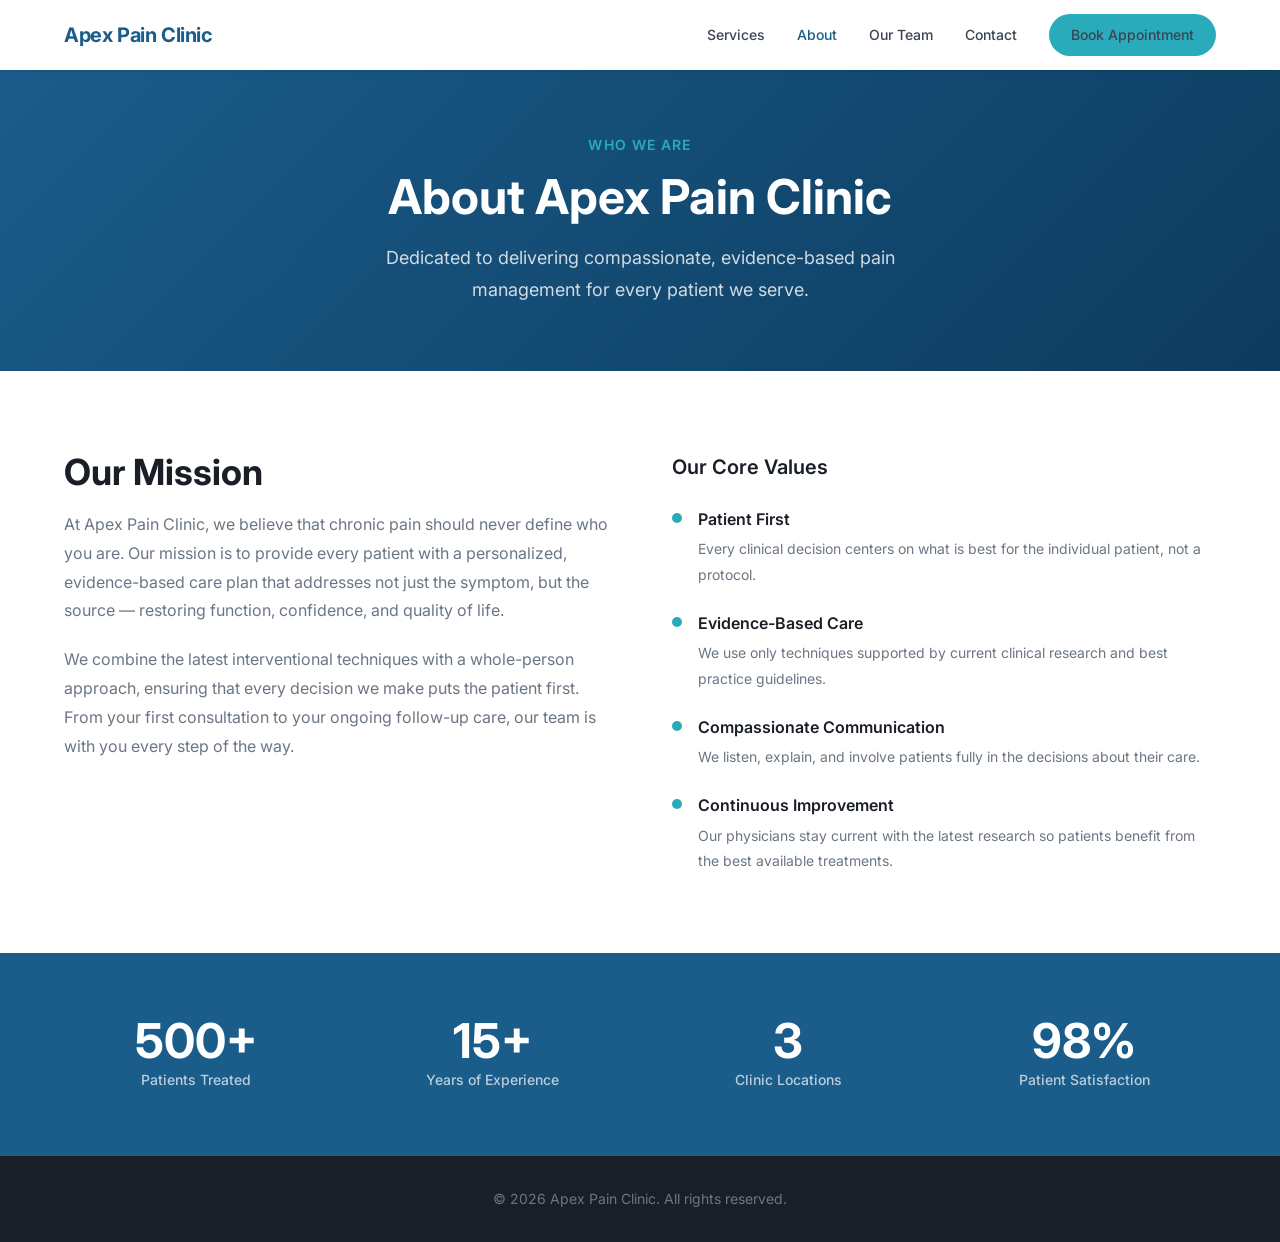
==== about.html @ 62c6f2ca "Session 3: Add about/team teasers on homepage, create about.html and team.html" ====
<!DOCTYPE html>
<html lang="en">
<head>
  <meta charset="UTF-8" />
  <meta name="viewport" content="width=device-width, initial-scale=1.0" />
  <meta name="description" content="About Apex Pain Clinic – Our mission, values, and commitment to patient-centered care." />
  <title>About Us – Apex Pain Clinic</title>
  <link rel="stylesheet" href="css/tokens.css" />
  <link rel="stylesheet" href="css/style.css" />
</head>
<body>

  <a class="skip-link" href="#main">Skip to main content</a>

  <header class="site-header" role="banner">
    <nav class="nav container" aria-label="Primary navigation">
      <a class="nav__logo" href="index.html">Apex Pain Clinic</a>
      <button class="nav__toggle" aria-label="Open navigation menu" aria-expanded="false" aria-controls="nav-menu">
        <span class="hamburger"></span>
        <span class="hamburger"></span>
        <span class="hamburger"></span>
      </button>
      <ul class="nav__links" id="nav-menu" role="list">
        <li><a href="index.html#services">Services</a></li>
        <li><a href="about.html" aria-current="page">About</a></li>
        <li><a href="team.html">Our Team</a></li>
        <li><a href="index.html#contact">Contact</a></li>
        <li><a class="btn btn--nav" href="index.html#contact">Book Appointment</a></li>
      </ul>
    </nav>
  </header>

  <main id="main">

    <!-- PAGE BANNER -->
    <section class="page-banner" aria-labelledby="about-banner-heading">
      <div class="container">
        <p class="section__eyebrow">Who We Are</p>
        <h1 id="about-banner-heading" class="page-banner__heading">About Apex Pain Clinic</h1>
        <p class="page-banner__sub">Dedicated to delivering compassionate, evidence-based pain management for every patient we serve.</p>
      </div>
    </section>

    <!-- MISSION -->
    <section class="section" aria-labelledby="mission-heading">
      <div class="container about-mission">
        <div class="about-mission__text">
          <h2 id="mission-heading" class="section__heading" style="text-align:left;">Our Mission</h2>
          <p>At Apex Pain Clinic, we believe that chronic pain should never define who you are. Our mission is to provide every patient with a personalized, evidence-based care plan that addresses not just the symptom, but the source — restoring function, confidence, and quality of life.</p>
          <p>We combine the latest interventional techniques with a whole-person approach, ensuring that every decision we make puts the patient first. From your first consultation to your ongoing follow-up care, our team is with you every step of the way.</p>
        </div>
        <div class="about-mission__values">
          <h3 class="about-values__heading">Our Core Values</h3>
          <ul class="values-list" role="list">
            <li class="values-list__item">
              <span class="values-list__dot" aria-hidden="true"></span>
              <div>
                <strong>Patient First</strong>
                <p>Every clinical decision centers on what is best for the individual patient, not a protocol.</p>
              </div>
            </li>
            <li class="values-list__item">
              <span class="values-list__dot" aria-hidden="true"></span>
              <div>
                <strong>Evidence-Based Care</strong>
                <p>We use only techniques supported by current clinical research and best practice guidelines.</p>
              </div>
            </li>
            <li class="values-list__item">
              <span class="values-list__dot" aria-hidden="true"></span>
              <div>
                <strong>Compassionate Communication</strong>
                <p>We listen, explain, and involve patients fully in the decisions about their care.</p>
              </div>
            </li>
            <li class="values-list__item">
              <span class="values-list__dot" aria-hidden="true"></span>
              <div>
                <strong>Continuous Improvement</strong>
                <p>Our physicians stay current with the latest research so patients benefit from the best available treatments.</p>
              </div>
            </li>
          </ul>
        </div>
      </div>
    </section>

    <!-- STATS ROW -->
    <section class="stats-band" aria-label="Clinic statistics">
      <div class="container stats-band__grid">
        <div class="stat stat--large">
          <span class="stat__number">500+</span>
          <span class="stat__label">Patients Treated</span>
        </div>
        <div class="stat stat--large">
          <span class="stat__number">15+</span>
          <span class="stat__label">Years of Experience</span>
        </div>
        <div class="stat stat--large">
          <span class="stat__number">3</span>
          <span class="stat__label">Clinic Locations</span>
        </div>
        <div class="stat stat--large">
          <span class="stat__number">98%</span>
          <span class="stat__label">Patient Satisfaction</span>
        </div>
      </div>
    </section>

  </main>

  <footer class="site-footer">
    <div class="container">
      <p>&copy; 2026 Apex Pain Clinic. All rights reserved.</p>
    </div>
  </footer>

  <script src="js/main.js"></script>
</body>
</html>
---- css/tokens.css ----
/* =============================================
   DESIGN TOKENS – Apex Pain Clinic v2
   ============================================= */

:root {

  /* --- Brand Colors --- */
  --color-primary:       #1A5C8A;   /* deep medical blue */
  --color-primary-dark:  #134770;   /* hover / active */
  --color-primary-light: #E8F2FA;   /* tinted backgrounds */
  --color-accent:        #2AABBB;   /* teal accent */
  --color-accent-dark:   #1E8A99;

  /* --- Neutrals --- */
  --color-white:   #FFFFFF;
  --color-gray-50: #F8FAFB;
  --color-gray-100:#EEF1F4;
  --color-gray-200:#D8DDE3;
  --color-gray-500:#6B7684;
  --color-gray-700:#3A4452;
  --color-gray-900:#1A1F27;

  /* --- Semantic --- */
  --color-text:        var(--color-gray-900);
  --color-text-muted:  var(--color-gray-500);
  --color-bg:          var(--color-white);
  --color-surface:     var(--color-gray-50);
  --color-border:      var(--color-gray-200);

  /* --- Typography --- */
  --font-sans:    'Inter', system-ui, -apple-system, sans-serif;
  --font-heading: 'Inter', system-ui, -apple-system, sans-serif;

  --text-xs:   0.75rem;   /* 12px */
  --text-sm:   0.875rem;  /* 14px */
  --text-base: 1rem;      /* 16px */
  --text-lg:   1.125rem;  /* 18px */
  --text-xl:   1.25rem;   /* 20px */
  --text-2xl:  1.5rem;    /* 24px */
  --text-3xl:  1.875rem;  /* 30px */
  --text-4xl:  2.25rem;   /* 36px */
  --text-5xl:  3rem;      /* 48px */

  --font-weight-normal:   400;
  --font-weight-medium:   500;
  --font-weight-semibold: 600;
  --font-weight-bold:     700;

  --line-height-tight:  1.2;
  --line-height-normal: 1.6;
  --line-height-loose:  1.8;

  /* --- Spacing --- */
  --space-1:  0.25rem;  /* 4px  */
  --space-2:  0.5rem;   /* 8px  */
  --space-3:  0.75rem;  /* 12px */
  --space-4:  1rem;     /* 16px */
  --space-5:  1.25rem;  /* 20px */
  --space-6:  1.5rem;   /* 24px */
  --space-8:  2rem;     /* 32px */
  --space-10: 2.5rem;   /* 40px */
  --space-12: 3rem;     /* 48px */
  --space-16: 4rem;     /* 64px */
  --space-20: 5rem;     /* 80px */
  --space-24: 6rem;     /* 96px */

  /* --- Layout --- */
  --container-max: 1200px;
  --container-pad: var(--space-6);

  /* --- Radius --- */
  --radius-sm:   4px;
  --radius-md:   8px;
  --radius-lg:   12px;
  --radius-full: 9999px;

  /* --- Shadows --- */
  --shadow-sm: 0 1px 3px rgba(0,0,0,0.08), 0 1px 2px rgba(0,0,0,0.04);
  --shadow-md: 0 4px 12px rgba(0,0,0,0.10), 0 2px 4px rgba(0,0,0,0.06);
  --shadow-lg: 0 10px 30px rgba(0,0,0,0.12), 0 4px 8px rgba(0,0,0,0.06);

  /* --- Transitions --- */
  --transition-fast:   150ms ease;
  --transition-normal: 250ms ease;
  --transition-slow:   400ms ease;

  /* --- Z-index --- */
  --z-nav:     100;
  --z-overlay: 200;
  --z-modal:   300;
}
---- css/style.css ----
/* =============================================
   GLOBAL STYLES – Apex Pain Clinic v2
   ============================================= */

@import url('https://fonts.googleapis.com/css2?family=Inter:wght@400;500;600;700&display=swap');

/* --- Reset --- */
*, *::before, *::after { box-sizing: border-box; margin: 0; padding: 0; }
img, video { max-width: 100%; display: block; }
a { color: inherit; text-decoration: none; }
ul { list-style: none; }

/* --- Base --- */
html { scroll-behavior: smooth; }
body {
  font-family: var(--font-sans);
  font-size: var(--text-base);
  color: var(--color-text);
  background: var(--color-bg);
  line-height: var(--line-height-normal);
  -webkit-font-smoothing: antialiased;
}

/* --- Skip Link --- */
.skip-link {
  position: absolute;
  top: -100%;
  left: var(--space-4);
  background: var(--color-primary);
  color: var(--color-white);
  padding: var(--space-2) var(--space-4);
  border-radius: var(--radius-md);
  font-weight: var(--font-weight-semibold);
  z-index: var(--z-modal);
  transition: top var(--transition-fast);
}
.skip-link:focus { top: var(--space-4); }

/* --- Screen reader only --- */
.sr-only {
  position: absolute;
  width: 1px; height: 1px;
  padding: 0; margin: -1px;
  overflow: hidden;
  clip: rect(0,0,0,0);
  white-space: nowrap;
  border: 0;
}

/* --- Container --- */
.container {
  max-width: var(--container-max);
  margin-inline: auto;
  padding-inline: var(--container-pad);
}

/* =============================================
   BUTTONS
   ============================================= */
.btn {
  display: inline-flex;
  align-items: center;
  gap: var(--space-2);
  padding: var(--space-3) var(--space-6);
  border-radius: var(--radius-full);
  font-family: var(--font-sans);
  font-size: var(--text-sm);
  font-weight: var(--font-weight-semibold);
  cursor: pointer;
  border: 2px solid transparent;
  transition: background var(--transition-fast), color var(--transition-fast), border-color var(--transition-fast), transform var(--transition-fast), box-shadow var(--transition-fast);
  white-space: nowrap;
}
.btn:focus-visible { outline: 3px solid var(--color-accent); outline-offset: 3px; }
.btn--primary { background: var(--color-primary); color: var(--color-white); }
.btn--primary:hover { background: var(--color-primary-dark); transform: translateY(-1px); box-shadow: var(--shadow-md); }
.btn--ghost { background: transparent; color: var(--color-white); border-color: rgba(255,255,255,0.6); }
.btn--ghost:hover { background: rgba(255,255,255,0.12); border-color: var(--color-white); }
.btn--nav { background: var(--color-accent); color: var(--color-white); padding: var(--space-2) var(--space-5); }
.btn--nav:hover { background: var(--color-accent-dark); }

/* =============================================
   HEADER / NAV
   ============================================= */
.site-header {
  position: sticky;
  top: 0;
  z-index: var(--z-nav);
  background: var(--color-white);
  box-shadow: var(--shadow-sm);
}
.nav {
  display: flex;
  align-items: center;
  justify-content: space-between;
  height: 70px;
  gap: var(--space-8);
}
.nav__logo {
  font-size: var(--text-xl);
  font-weight: var(--font-weight-bold);
  color: var(--color-primary);
  letter-spacing: -0.02em;
  flex-shrink: 0;
}
.nav__links { display: flex; align-items: center; gap: var(--space-8); }
.nav__links a { font-size: var(--text-sm); font-weight: var(--font-weight-medium); color: var(--color-gray-700); transition: color var(--transition-fast); }
.nav__links a:hover, .nav__links a[aria-current="page"] { color: var(--color-primary); }
.nav__toggle { display: none; flex-direction: column; gap: 5px; background: none; border: none; cursor: pointer; padding: var(--space-2); border-radius: var(--radius-sm); }
.nav__toggle:focus-visible { outline: 3px solid var(--color-primary); }
.hamburger { display: block; width: 24px; height: 2px; background: var(--color-gray-700); border-radius: 2px; transition: transform var(--transition-normal), opacity var(--transition-normal); }

/* =============================================
   HERO
   ============================================= */
.hero {
  position: relative;
  min-height: 92vh;
  display: flex;
  align-items: center;
  background: linear-gradient(135deg, var(--color-primary) 0%, #0d3b5e 60%, #1a2a3d 100%);
  overflow: hidden;
}
.hero__overlay {
  position: absolute; inset: 0;
  background: url('https://images.unsplash.com/photo-1579684385127-1ef15d508118?w=1600&auto=format&fit=crop&q=60') center/cover no-repeat;
  opacity: 0.08; pointer-events: none;
}
.hero__content { position: relative; z-index: 1; max-width: 680px; padding-block: var(--space-20); }
.hero__eyebrow { font-size: var(--text-sm); font-weight: var(--font-weight-semibold); color: var(--color-accent); letter-spacing: 0.08em; text-transform: uppercase; margin-bottom: var(--space-4); }
.hero__heading { font-size: clamp(var(--text-3xl), 5vw, var(--text-5xl)); font-weight: var(--font-weight-bold); color: var(--color-white); line-height: var(--line-height-tight); margin-bottom: var(--space-6); }
.hero__subtext { font-size: var(--text-lg); color: rgba(255,255,255,0.80); line-height: var(--line-height-loose); margin-bottom: var(--space-10); max-width: 540px; }
.hero__actions { display: flex; gap: var(--space-4); flex-wrap: wrap; }

/* =============================================
   PAGE BANNER (inner pages)
   ============================================= */
.page-banner {
  background: linear-gradient(135deg, var(--color-primary) 0%, #0d3b5e 100%);
  padding-block: var(--space-16);
  text-align: center;
}
.page-banner .section__eyebrow { margin-bottom: var(--space-3); }
.page-banner__heading {
  font-size: clamp(var(--text-3xl), 4vw, var(--text-5xl));
  font-weight: var(--font-weight-bold);
  color: var(--color-white);
  line-height: var(--line-height-tight);
  margin-bottom: var(--space-4);
}
.page-banner__sub {
  font-size: var(--text-lg);
  color: rgba(255,255,255,0.80);
  max-width: 560px;
  margin-inline: auto;
  line-height: var(--line-height-loose);
}

/* =============================================
   TRUST BAR
   ============================================= */
.trust-bar { background: var(--color-primary); padding-block: var(--space-5); }
.trust-bar__list { display: flex; align-items: center; justify-content: center; flex-wrap: wrap; gap: var(--space-8); }
.trust-bar__item { display: flex; align-items: center; gap: var(--space-3); color: var(--color-white); font-size: var(--text-sm); font-weight: var(--font-weight-medium); }
.trust-bar__icon { width: 20px; height: 20px; color: var(--color-accent); flex-shrink: 0; }

/* =============================================
   SECTION SHARED
   ============================================= */
.section { padding-block: var(--space-20); }
.section__header { text-align: center; max-width: 640px; margin-inline: auto; margin-bottom: var(--space-12); }
.section__eyebrow { font-size: var(--text-sm); font-weight: var(--font-weight-semibold); color: var(--color-accent); letter-spacing: 0.08em; text-transform: uppercase; margin-bottom: var(--space-3); }
.section__heading { font-size: clamp(var(--text-2xl), 3.5vw, var(--text-4xl)); font-weight: var(--font-weight-bold); color: var(--color-gray-900); line-height: var(--line-height-tight); margin-bottom: var(--space-4); }
.section__subtext { font-size: var(--text-lg); color: var(--color-text-muted); line-height: var(--line-height-loose); }

/* =============================================
   SERVICES
   ============================================= */
.services { background: var(--color-surface); }
.services__grid { display: grid; grid-template-columns: repeat(3, 1fr); gap: var(--space-6); }
.service-card { background: var(--color-white); border: 1px solid var(--color-border); border-radius: var(--radius-lg); padding: var(--space-8); transition: transform var(--transition-normal), box-shadow var(--transition-normal); }
.service-card:hover { transform: translateY(-4px); box-shadow: var(--shadow-lg); }
.service-card__icon { width: 48px; height: 48px; background: var(--color-primary-light); border-radius: var(--radius-md); display: flex; align-items: center; justify-content: center; margin-bottom: var(--space-5); color: var(--color-primary); }
.service-card__icon svg { width: 24px; height: 24px; }
.service-card__title { font-size: var(--text-lg); font-weight: var(--font-weight-semibold); color: var(--color-gray-900); margin-bottom: var(--space-3); line-height: var(--line-height-tight); }
.service-card__desc { font-size: var(--text-sm); color: var(--color-text-muted); line-height: var(--line-height-loose); }

/* =============================================
   TEASER SECTIONS (homepage)
   ============================================= */
.teaser { background: var(--color-white); }
.teaser--alt { background: var(--color-surface); }
.teaser__inner {
  display: grid;
  grid-template-columns: 1fr 1fr;
  gap: var(--space-16);
  align-items: center;
}
.teaser__text .section__eyebrow { text-align: left; }
.teaser__text .section__heading { text-align: left; margin-bottom: var(--space-4); }
.teaser__body { font-size: var(--text-base); color: var(--color-text-muted); line-height: var(--line-height-loose); margin-bottom: var(--space-8); }

/* Stats in teaser */
.teaser__stats { display: flex; flex-direction: column; gap: var(--space-6); }
.stat { display: flex; flex-direction: column; }
.stat__number { font-size: var(--text-4xl); font-weight: var(--font-weight-bold); color: var(--color-primary); line-height: 1; }
.stat__label { font-size: var(--text-sm); color: var(--color-text-muted); font-weight: var(--font-weight-medium); margin-top: var(--space-1); }
.stat--large .stat__number { font-size: clamp(var(--text-3xl), 4vw, var(--text-5xl)); }

/* Avatar row in team teaser */
.teaser__avatar-row { display: flex; gap: var(--space-6); justify-content: center; }
.avatar-placeholder {
  width: 120px; height: 120px;
  border-radius: 50%;
  background: var(--color-gray-100);
  border: 3px solid var(--color-border);
}

/* =============================================
   ABOUT PAGE
   ============================================= */
.about-mission {
  display: grid;
  grid-template-columns: 1fr 1fr;
  gap: var(--space-16);
  align-items: start;
}
.about-mission__text p {
  color: var(--color-text-muted);
  line-height: var(--line-height-loose);
  margin-bottom: var(--space-5);
}
.about-values__heading {
  font-size: var(--text-xl);
  font-weight: var(--font-weight-semibold);
  color: var(--color-gray-900);
  margin-bottom: var(--space-6);
}
.values-list { display: flex; flex-direction: column; gap: var(--space-6); }
.values-list__item { display: flex; gap: var(--space-4); align-items: flex-start; }
.values-list__dot {
  width: 10px; height: 10px;
  border-radius: 50%;
  background: var(--color-accent);
  flex-shrink: 0;
  margin-top: 6px;
}
.values-list__item strong { display: block; font-weight: var(--font-weight-semibold); color: var(--color-gray-900); margin-bottom: var(--space-1); }
.values-list__item p { font-size: var(--text-sm); color: var(--color-text-muted); line-height: var(--line-height-loose); margin: 0; }

/* Stats band */
.stats-band { background: var(--color-primary); padding-block: var(--space-16); }
.stats-band__grid { display: grid; grid-template-columns: repeat(4, 1fr); gap: var(--space-8); text-align: center; }
.stats-band .stat__number { color: var(--color-white); }
.stats-band .stat__label { color: rgba(255,255,255,0.70); }

/* =============================================
   TEAM PAGE
   ============================================= */
.team-grid {
  display: grid;
  grid-template-columns: repeat(3, 1fr);
  gap: var(--space-8);
}
.doctor-card {
  background: var(--color-white);
  border: 1px solid var(--color-border);
  border-radius: var(--radius-lg);
  overflow: hidden;
  transition: transform var(--transition-normal), box-shadow var(--transition-normal);
}
.doctor-card:hover { transform: translateY(-4px); box-shadow: var(--shadow-lg); }
.doctor-card__avatar {
  background: var(--color-gray-100);
  height: 180px;
  display: flex;
  align-items: center;
  justify-content: center;
  color: var(--color-gray-200);
}
.doctor-card__avatar svg { width: 80px; height: 80px; stroke: var(--color-gray-200); }
.doctor-card__body { padding: var(--space-6); }
.doctor-card__name { font-size: var(--text-xl); font-weight: var(--font-weight-bold); color: var(--color-gray-900); margin-bottom: var(--space-1); }
.doctor-card__specialty { font-size: var(--text-sm); font-weight: var(--font-weight-semibold); color: var(--color-accent); text-transform: uppercase; letter-spacing: 0.06em; margin-bottom: var(--space-4); }
.doctor-card__bio { font-size: var(--text-sm); color: var(--color-text-muted); line-height: var(--line-height-loose); margin-bottom: var(--space-5); }
.doctor-card__tags { display: flex; flex-wrap: wrap; gap: var(--space-2); }
.doctor-card__tags li { font-size: var(--text-xs); font-weight: var(--font-weight-medium); color: var(--color-primary); background: var(--color-primary-light); padding: var(--space-1) var(--space-3); border-radius: var(--radius-full); }

/* =============================================
   FOOTER
   ============================================= */
.site-footer { background: var(--color-gray-900); color: var(--color-gray-500); text-align: center; padding-block: var(--space-8); font-size: var(--text-sm); }

/* =============================================
   RESPONSIVE
   ============================================= */
@media (max-width: 900px) {
  .services__grid { grid-template-columns: repeat(2, 1fr); }
  .team-grid { grid-template-columns: repeat(2, 1fr); }
  .stats-band__grid { grid-template-columns: repeat(2, 1fr); }
  .about-mission { grid-template-columns: 1fr; gap: var(--space-10); }
  .teaser__inner { grid-template-columns: 1fr; gap: var(--space-10); }
}
@media (max-width: 768px) {
  .nav__toggle { display: flex; }
  .nav__links {
    display: none;
    position: absolute; top: 70px; left: 0; right: 0;
    background: var(--color-white);
    flex-direction: column;
    padding: var(--space-6);
    gap: var(--space-5);
    box-shadow: var(--shadow-md);
    z-index: var(--z-nav);
  }
  .nav__links.is-open { display: flex; }
  .nav { position: relative; }
  .hero__content { padding-block: var(--space-16); }
  .hero__actions { flex-direction: column; }
  .btn { width: 100%; justify-content: center; }
  .trust-bar__list { gap: var(--space-5); }
  .services__grid { grid-template-columns: 1fr; }
  .team-grid { grid-template-columns: 1fr; }
  .stats-band__grid { grid-template-columns: repeat(2, 1fr); }
  .teaser__avatar-row { gap: var(--space-4); }
  .avatar-placeholder { width: 80px; height: 80px; }
}

/* Reduced motion */
@media (prefers-reduced-motion: reduce) {
  *, *::before, *::after { transition-duration: 0.01ms !important; animation-duration: 0.01ms !important; }
  html { scroll-behavior: auto; }
}
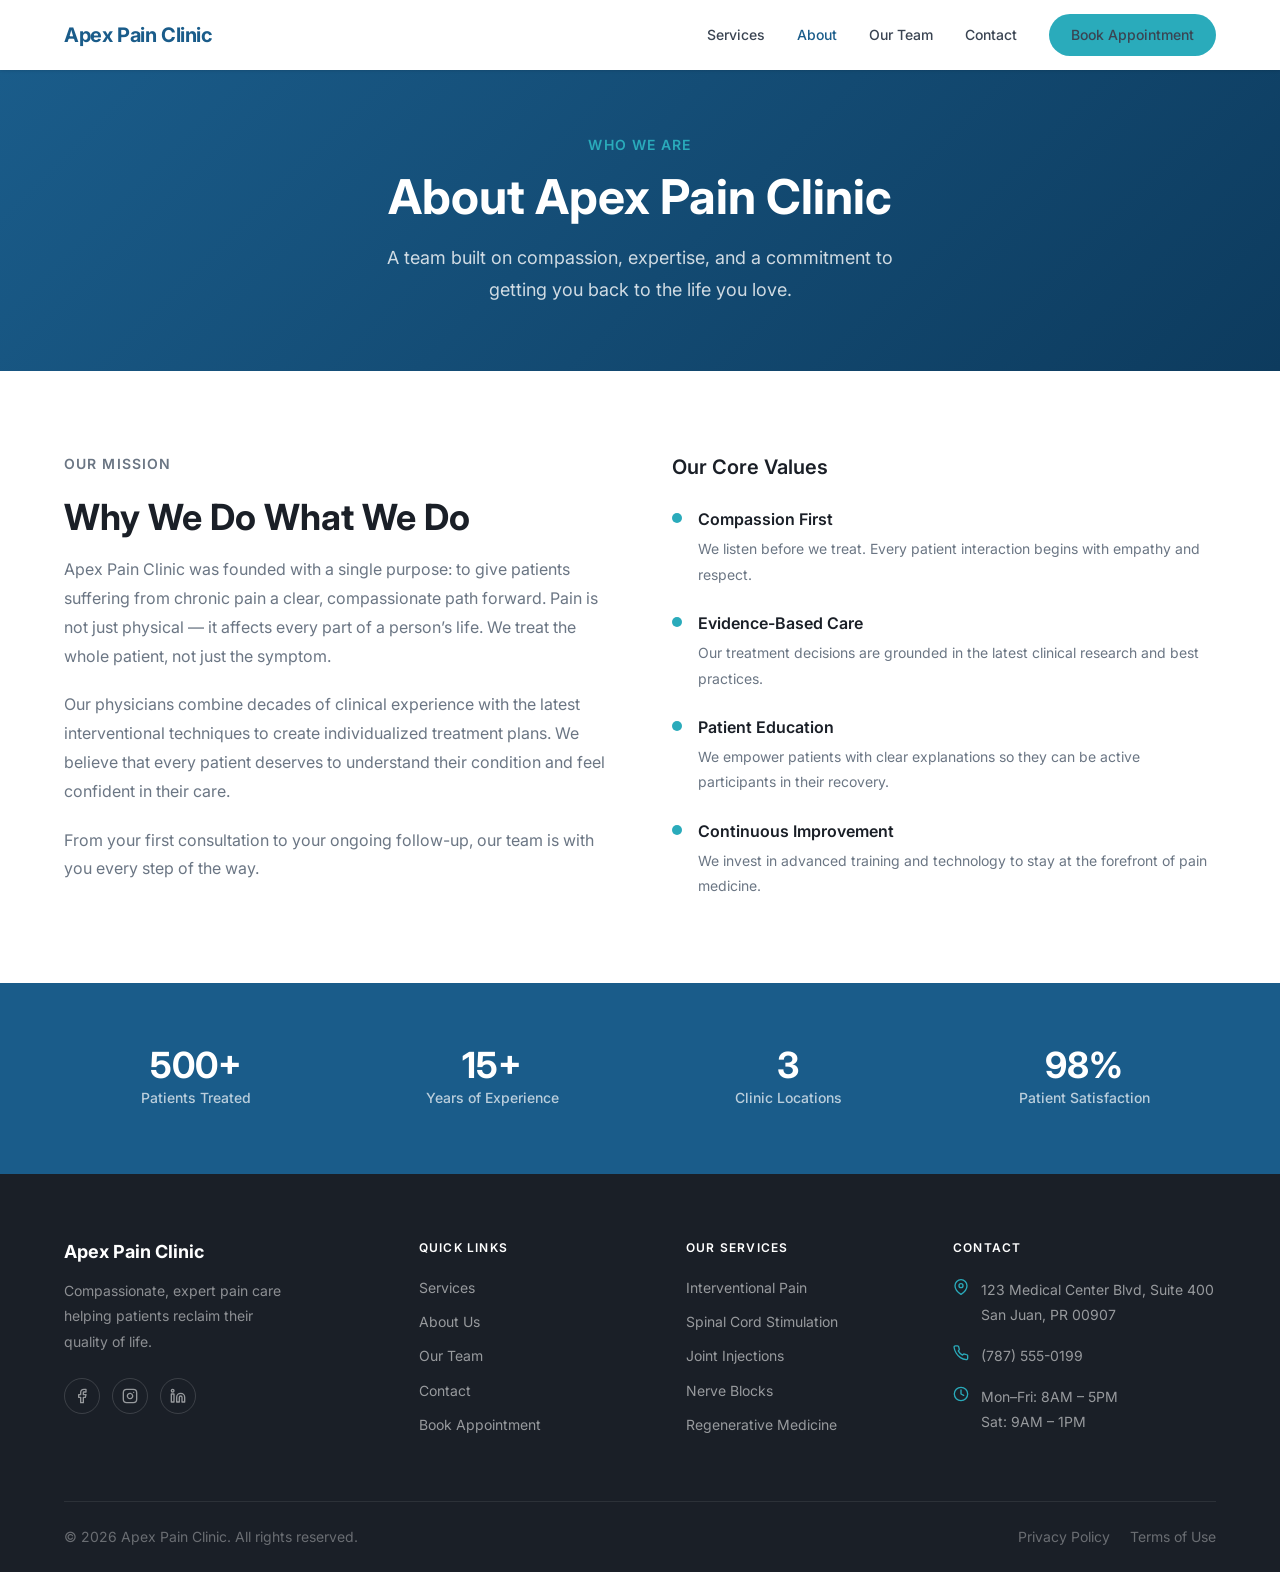
==== commit 5478ea95: "feat: sync full 4-column footer to about.html, team.html, services.html" ====
--- a/about.html
+++ b/about.html
@@ -3,8 +3,8 @@
 <head>
   <meta charset="UTF-8" />
   <meta name="viewport" content="width=device-width, initial-scale=1.0" />
-  <meta name="description" content="About Apex Pain Clinic – Our mission, values, and commitment to patient-centered care." />
-  <title>About Us – Apex Pain Clinic</title>
+  <meta name="description" content="About Apex Pain Clinic – Our mission, values, and story." />
+  <title>About – Apex Pain Clinic</title>
   <link rel="stylesheet" href="css/tokens.css" />
   <link rel="stylesheet" href="css/style.css" />
 </head>
@@ -21,7 +21,7 @@
         <span class="hamburger"></span>
       </button>
       <ul class="nav__links" id="nav-menu" role="list">
-        <li><a href="index.html#services">Services</a></li>
+        <li><a href="services.html">Services</a></li>
         <li><a href="about.html" aria-current="page">About</a></li>
         <li><a href="team.html">Our Team</a></li>
         <li><a href="index.html#contact">Contact</a></li>
@@ -32,89 +32,101 @@
 
   <main id="main">
 
-    <!-- PAGE BANNER -->
     <section class="page-banner" aria-labelledby="about-banner-heading">
       <div class="container">
         <p class="section__eyebrow">Who We Are</p>
         <h1 id="about-banner-heading" class="page-banner__heading">About Apex Pain Clinic</h1>
-        <p class="page-banner__sub">Dedicated to delivering compassionate, evidence-based pain management for every patient we serve.</p>
+        <p class="page-banner__sub">A team built on compassion, expertise, and a commitment to getting you back to the life you love.</p>
       </div>
     </section>
 
-    <!-- MISSION -->
     <section class="section" aria-labelledby="mission-heading">
-      <div class="container about-mission">
-        <div class="about-mission__text">
-          <h2 id="mission-heading" class="section__heading" style="text-align:left;">Our Mission</h2>
-          <p>At Apex Pain Clinic, we believe that chronic pain should never define who you are. Our mission is to provide every patient with a personalized, evidence-based care plan that addresses not just the symptom, but the source — restoring function, confidence, and quality of life.</p>
-          <p>We combine the latest interventional techniques with a whole-person approach, ensuring that every decision we make puts the patient first. From your first consultation to your ongoing follow-up care, our team is with you every step of the way.</p>
-        </div>
-        <div class="about-mission__values">
-          <h3 class="about-values__heading">Our Core Values</h3>
-          <ul class="values-list" role="list">
-            <li class="values-list__item">
-              <span class="values-list__dot" aria-hidden="true"></span>
-              <div>
-                <strong>Patient First</strong>
-                <p>Every clinical decision centers on what is best for the individual patient, not a protocol.</p>
-              </div>
-            </li>
-            <li class="values-list__item">
-              <span class="values-list__dot" aria-hidden="true"></span>
-              <div>
-                <strong>Evidence-Based Care</strong>
-                <p>We use only techniques supported by current clinical research and best practice guidelines.</p>
-              </div>
-            </li>
-            <li class="values-list__item">
-              <span class="values-list__dot" aria-hidden="true"></span>
-              <div>
-                <strong>Compassionate Communication</strong>
-                <p>We listen, explain, and involve patients fully in the decisions about their care.</p>
-              </div>
-            </li>
-            <li class="values-list__item">
-              <span class="values-list__dot" aria-hidden="true"></span>
-              <div>
-                <strong>Continuous Improvement</strong>
-                <p>Our physicians stay current with the latest research so patients benefit from the best available treatments.</p>
-              </div>
-            </li>
-          </ul>
+      <div class="container">
+        <div class="about-mission">
+          <div class="about-mission__text">
+            <p class="section__eyebrow">Our Mission</p>
+            <h2 id="mission-heading" class="section__heading" style="text-align:left;">Why We Do What We Do</h2>
+            <p>Apex Pain Clinic was founded with a single purpose: to give patients suffering from chronic pain a clear, compassionate path forward. Pain is not just physical — it affects every part of a person’s life. We treat the whole patient, not just the symptom.</p>
+            <p>Our physicians combine decades of clinical experience with the latest interventional techniques to create individualized treatment plans. We believe that every patient deserves to understand their condition and feel confident in their care.</p>
+            <p>From your first consultation to your ongoing follow-up, our team is with you every step of the way.</p>
+          </div>
+          <div class="about-values">
+            <h3 class="about-values__heading">Our Core Values</h3>
+            <ul class="values-list" role="list">
+              <li class="values-list__item"><span class="values-list__dot"></span><div><strong>Compassion First</strong><p>We listen before we treat. Every patient interaction begins with empathy and respect.</p></div></li>
+              <li class="values-list__item"><span class="values-list__dot"></span><div><strong>Evidence-Based Care</strong><p>Our treatment decisions are grounded in the latest clinical research and best practices.</p></div></li>
+              <li class="values-list__item"><span class="values-list__dot"></span><div><strong>Patient Education</strong><p>We empower patients with clear explanations so they can be active participants in their recovery.</p></div></li>
+              <li class="values-list__item"><span class="values-list__dot"></span><div><strong>Continuous Improvement</strong><p>We invest in advanced training and technology to stay at the forefront of pain medicine.</p></div></li>
+            </ul>
+          </div>
         </div>
       </div>
     </section>
 
-    <!-- STATS ROW -->
     <section class="stats-band" aria-label="Clinic statistics">
-      <div class="container stats-band__grid">
-        <div class="stat stat--large">
-          <span class="stat__number">500+</span>
-          <span class="stat__label">Patients Treated</span>
-        </div>
-        <div class="stat stat--large">
-          <span class="stat__number">15+</span>
-          <span class="stat__label">Years of Experience</span>
-        </div>
-        <div class="stat stat--large">
-          <span class="stat__number">3</span>
-          <span class="stat__label">Clinic Locations</span>
-        </div>
-        <div class="stat stat--large">
-          <span class="stat__number">98%</span>
-          <span class="stat__label">Patient Satisfaction</span>
+      <div class="container">
+        <div class="stats-band__grid">
+          <div class="stat"><span class="stat__number">500+</span><span class="stat__label">Patients Treated</span></div>
+          <div class="stat"><span class="stat__number">15+</span><span class="stat__label">Years of Experience</span></div>
+          <div class="stat"><span class="stat__number">3</span><span class="stat__label">Clinic Locations</span></div>
+          <div class="stat"><span class="stat__number">98%</span><span class="stat__label">Patient Satisfaction</span></div>
         </div>
       </div>
     </section>
 
   </main>
 
-  <footer class="site-footer">
+  <footer class="site-footer" role="contentinfo">
     <div class="container">
-      <p>&copy; 2026 Apex Pain Clinic. All rights reserved.</p>
+      <div class="footer__main">
+        <div class="footer__brand">
+          <p class="footer__brand-name">Apex Pain Clinic</p>
+          <p class="footer__tagline">Compassionate, expert pain care helping patients reclaim their quality of life.</p>
+          <div class="footer__socials">
+            <a class="footer__social-link" href="#" aria-label="Facebook"><svg xmlns="http://www.w3.org/2000/svg" viewBox="0 0 24 24" fill="none" stroke="currentColor" stroke-width="2" stroke-linecap="round" stroke-linejoin="round" aria-hidden="true"><path d="M18 2h-3a5 5 0 0 0-5 5v3H7v4h3v8h4v-8h3l1-4h-4V7a1 1 0 0 1 1-1h3z"/></svg></a>
+            <a class="footer__social-link" href="#" aria-label="Instagram"><svg xmlns="http://www.w3.org/2000/svg" viewBox="0 0 24 24" fill="none" stroke="currentColor" stroke-width="2" stroke-linecap="round" stroke-linejoin="round" aria-hidden="true"><rect x="2" y="2" width="20" height="20" rx="5" ry="5"/><path d="M16 11.37A4 4 0 1 1 12.63 8 4 4 0 0 1 16 11.37z"/><line x1="17.5" y1="6.5" x2="17.51" y2="6.5"/></svg></a>
+            <a class="footer__social-link" href="#" aria-label="LinkedIn"><svg xmlns="http://www.w3.org/2000/svg" viewBox="0 0 24 24" fill="none" stroke="currentColor" stroke-width="2" stroke-linecap="round" stroke-linejoin="round" aria-hidden="true"><path d="M16 8a6 6 0 0 1 6 6v7h-4v-7a2 2 0 0 0-2-2 2 2 0 0 0-2 2v7h-4v-7a6 6 0 0 1 6-6z"/><rect x="2" y="9" width="4" height="12"/><circle cx="4" cy="4" r="2"/></svg></a>
+          </div>
+        </div>
+        <div class="footer__col">
+          <h3 class="footer__col-heading">Quick Links</h3>
+          <ul class="footer__links" role="list">
+            <li><a href="services.html">Services</a></li>
+            <li><a href="about.html">About Us</a></li>
+            <li><a href="team.html">Our Team</a></li>
+            <li><a href="index.html#contact">Contact</a></li>
+            <li><a href="index.html#contact">Book Appointment</a></li>
+          </ul>
+        </div>
+        <div class="footer__col">
+          <h3 class="footer__col-heading">Our Services</h3>
+          <ul class="footer__links" role="list">
+            <li><a href="services.html">Interventional Pain</a></li>
+            <li><a href="services.html">Spinal Cord Stimulation</a></li>
+            <li><a href="services.html">Joint Injections</a></li>
+            <li><a href="services.html">Nerve Blocks</a></li>
+            <li><a href="services.html">Regenerative Medicine</a></li>
+          </ul>
+        </div>
+        <div class="footer__col">
+          <h3 class="footer__col-heading">Contact</h3>
+          <ul class="footer__contact-list" role="list">
+            <li class="footer__contact-item"><svg class="footer__contact-icon" xmlns="http://www.w3.org/2000/svg" viewBox="0 0 24 24" fill="none" stroke="currentColor" stroke-width="2" stroke-linecap="round" stroke-linejoin="round" aria-hidden="true"><path d="M21 10c0 7-9 13-9 13s-9-6-9-13a9 9 0 0 1 18 0z"/><circle cx="12" cy="10" r="3"/></svg><p>123 Medical Center Blvd, Suite 400<br>San Juan, PR 00907</p></li>
+            <li class="footer__contact-item"><svg class="footer__contact-icon" xmlns="http://www.w3.org/2000/svg" viewBox="0 0 24 24" fill="none" stroke="currentColor" stroke-width="2" stroke-linecap="round" stroke-linejoin="round" aria-hidden="true"><path d="M22 16.92v3a2 2 0 0 1-2.18 2 19.79 19.79 0 0 1-8.63-3.07A19.5 19.5 0 0 1 4.69 12 19.79 19.79 0 0 1 1.61 3.41 2 2 0 0 1 3.6 1.22h3a2 2 0 0 1 2 1.72c.127.96.361 1.903.7 2.81a2 2 0 0 1-.45 2.11L7.91 8.82a16 16 0 0 0 6.29 6.29l.96-.96a2 2 0 0 1 2.11-.45c.907.339 1.85.573 2.81.7A2 2 0 0 1 22 16.92z"/></svg><p><a href="tel:+17875550199">(787) 555-0199</a></p></li>
+            <li class="footer__contact-item"><svg class="footer__contact-icon" xmlns="http://www.w3.org/2000/svg" viewBox="0 0 24 24" fill="none" stroke="currentColor" stroke-width="2" stroke-linecap="round" stroke-linejoin="round" aria-hidden="true"><circle cx="12" cy="12" r="10"/><polyline points="12 6 12 12 16 14"/></svg><p>Mon&ndash;Fri: 8AM &ndash; 5PM<br>Sat: 9AM &ndash; 1PM</p></li>
+          </ul>
+        </div>
+      </div>
+      <div class="footer__bottom">
+        <p>&copy; 2026 Apex Pain Clinic. All rights reserved.</p>
+        <nav class="footer__legal" aria-label="Legal links">
+          <a href="#">Privacy Policy</a>
+          <a href="#">Terms of Use</a>
+        </nav>
+      </div>
     </div>
   </footer>
 
   <script src="js/main.js"></script>
 </body>
-</html>
+</html>
--- a/css/style.css
+++ b/css/style.css
@@ -132,6 +132,29 @@
 .hero__subtext { font-size: var(--text-lg); color: rgba(255,255,255,0.80); line-height: var(--line-height-loose); margin-bottom: var(--space-10); max-width: 540px; }
 .hero__actions { display: flex; gap: var(--space-4); flex-wrap: wrap; }
 
+/* Scroll arrow */
+.hero__scroll-arrow {
+  position: absolute;
+  bottom: var(--space-8);
+  left: 50%;
+  transform: translateX(-50%);
+  display: flex;
+  align-items: center;
+  justify-content: center;
+  width: 44px;
+  height: 44px;
+  color: rgba(255,255,255,0.55);
+  transition: color var(--transition-fast);
+  animation: arrow-bounce 2s ease-in-out infinite;
+  z-index: 1;
+}
+.hero__scroll-arrow:hover { color: rgba(255,255,255,0.9); }
+.hero__scroll-arrow svg { width: 28px; height: 28px; }
+@keyframes arrow-bounce {
+  0%, 100% { transform: translateX(-50%) translateY(0); }
+  50% { transform: translateX(-50%) translateY(8px); }
+}
+
 /* =============================================
    PAGE BANNER (inner pages)
    ============================================= */
@@ -157,12 +180,41 @@
 }
 
 /* =============================================
-   TRUST BAR
-   ============================================= */
-.trust-bar { background: var(--color-primary); padding-block: var(--space-5); }
-.trust-bar__list { display: flex; align-items: center; justify-content: center; flex-wrap: wrap; gap: var(--space-8); }
-.trust-bar__item { display: flex; align-items: center; gap: var(--space-3); color: var(--color-white); font-size: var(--text-sm); font-weight: var(--font-weight-medium); }
+   TRUST BAR — TICKER
+   ============================================= */
+.trust-bar {
+  background: var(--color-primary);
+  padding-block: var(--space-5);
+  overflow: hidden;
+}
+.trust-bar__track {
+  display: flex;
+  width: 100%;
+  overflow: hidden;
+}
+.trust-bar__list {
+  display: flex;
+  align-items: center;
+  gap: var(--space-12);
+  white-space: nowrap;
+  animation: ticker-scroll 22s linear infinite;
+  flex-shrink: 0;
+  padding-right: var(--space-12);
+}
+.trust-bar__item {
+  display: inline-flex;
+  align-items: center;
+  gap: var(--space-3);
+  color: var(--color-white);
+  font-size: var(--text-sm);
+  font-weight: var(--font-weight-medium);
+  flex-shrink: 0;
+}
 .trust-bar__icon { width: 20px; height: 20px; color: var(--color-accent); flex-shrink: 0; }
+@keyframes ticker-scroll {
+  0%   { transform: translateX(0); }
+  100% { transform: translateX(-50%); }
+}
 
 /* =============================================
    SECTION SHARED
@@ -178,77 +230,76 @@
    ============================================= */
 .services { background: var(--color-surface); }
 .services__grid { display: grid; grid-template-columns: repeat(3, 1fr); gap: var(--space-6); }
-.service-card { background: var(--color-white); border: 1px solid var(--color-border); border-radius: var(--radius-lg); padding: var(--space-8); transition: transform var(--transition-normal), box-shadow var(--transition-normal); }
-.service-card:hover { transform: translateY(-4px); box-shadow: var(--shadow-lg); }
+.service-card {
+  background: var(--color-white);
+  border: 1px solid var(--color-border);
+  border-left: 3px solid transparent;
+  border-radius: var(--radius-lg);
+  padding: var(--space-8);
+  transition: transform var(--transition-normal), box-shadow var(--transition-normal), border-left-color var(--transition-normal);
+}
+.service-card:hover {
+  transform: translateY(-4px);
+  box-shadow: var(--shadow-lg);
+  border-left-color: var(--color-accent);
+}
 .service-card__icon { width: 48px; height: 48px; background: var(--color-primary-light); border-radius: var(--radius-md); display: flex; align-items: center; justify-content: center; margin-bottom: var(--space-5); color: var(--color-primary); }
 .service-card__icon svg { width: 24px; height: 24px; }
 .service-card__title { font-size: var(--text-lg); font-weight: var(--font-weight-semibold); color: var(--color-gray-900); margin-bottom: var(--space-3); line-height: var(--line-height-tight); }
 .service-card__desc { font-size: var(--text-sm); color: var(--color-text-muted); line-height: var(--line-height-loose); }
+.services__cta { text-align: center; margin-top: var(--space-10); }
 
 /* =============================================
    TEASER SECTIONS (homepage)
    ============================================= */
 .teaser { background: var(--color-white); }
 .teaser--alt { background: var(--color-surface); }
-.teaser__inner {
-  display: grid;
-  grid-template-columns: 1fr 1fr;
-  gap: var(--space-16);
-  align-items: center;
-}
+.teaser__inner { display: grid; grid-template-columns: 1fr 1fr; gap: var(--space-16); align-items: center; }
 .teaser__text .section__eyebrow { text-align: left; }
 .teaser__text .section__heading { text-align: left; margin-bottom: var(--space-4); }
 .teaser__body { font-size: var(--text-base); color: var(--color-text-muted); line-height: var(--line-height-loose); margin-bottom: var(--space-8); }
-
-/* Stats in teaser */
-.teaser__stats { display: flex; flex-direction: column; gap: var(--space-6); }
+.teaser__stats { display: flex; flex-direction: column; gap: var(--space-8); }
 .stat { display: flex; flex-direction: column; }
 .stat__number { font-size: var(--text-4xl); font-weight: var(--font-weight-bold); color: var(--color-primary); line-height: 1; }
 .stat__label { font-size: var(--text-sm); color: var(--color-text-muted); font-weight: var(--font-weight-medium); margin-top: var(--space-1); }
-.stat--large .stat__number { font-size: clamp(var(--text-3xl), 4vw, var(--text-5xl)); }
-
-/* Avatar row in team teaser */
+.stat--large .stat__number { font-size: clamp(3rem, 5vw, 4.5rem); }
+.stat--large .stat__label { font-size: var(--text-base); margin-top: var(--space-2); }
 .teaser__avatar-row { display: flex; gap: var(--space-6); justify-content: center; }
 .avatar-placeholder {
-  width: 120px; height: 120px;
+  width: 120px;
+  height: 120px;
   border-radius: 50%;
   background: var(--color-gray-100);
-  border: 3px solid var(--color-border);
+  border: 4px solid var(--color-white);
+  box-shadow: 0 0 0 3px var(--color-primary), var(--shadow-md);
+  overflow: hidden;
+}
+.avatar-placeholder svg {
+  width: 100%;
+  height: 100%;
+  display: block;
+}
+
+/* =============================================
+   SECTION DIVIDER
+   ============================================= */
+.section-divider {
+  border: none;
+  border-top: 1px solid var(--color-border);
+  margin: 0;
 }
 
 /* =============================================
    ABOUT PAGE
    ============================================= */
-.about-mission {
-  display: grid;
-  grid-template-columns: 1fr 1fr;
-  gap: var(--space-16);
-  align-items: start;
-}
-.about-mission__text p {
-  color: var(--color-text-muted);
-  line-height: var(--line-height-loose);
-  margin-bottom: var(--space-5);
-}
-.about-values__heading {
-  font-size: var(--text-xl);
-  font-weight: var(--font-weight-semibold);
-  color: var(--color-gray-900);
-  margin-bottom: var(--space-6);
-}
+.about-mission { display: grid; grid-template-columns: 1fr 1fr; gap: var(--space-16); align-items: start; }
+.about-mission__text p { color: var(--color-text-muted); line-height: var(--line-height-loose); margin-bottom: var(--space-5); }
+.about-values__heading { font-size: var(--text-xl); font-weight: var(--font-weight-semibold); color: var(--color-gray-900); margin-bottom: var(--space-6); }
 .values-list { display: flex; flex-direction: column; gap: var(--space-6); }
 .values-list__item { display: flex; gap: var(--space-4); align-items: flex-start; }
-.values-list__dot {
-  width: 10px; height: 10px;
-  border-radius: 50%;
-  background: var(--color-accent);
-  flex-shrink: 0;
-  margin-top: 6px;
-}
+.values-list__dot { width: 10px; height: 10px; border-radius: 50%; background: var(--color-accent); flex-shrink: 0; margin-top: 6px; }
 .values-list__item strong { display: block; font-weight: var(--font-weight-semibold); color: var(--color-gray-900); margin-bottom: var(--space-1); }
 .values-list__item p { font-size: var(--text-sm); color: var(--color-text-muted); line-height: var(--line-height-loose); margin: 0; }
-
-/* Stats band */
 .stats-band { background: var(--color-primary); padding-block: var(--space-16); }
 .stats-band__grid { display: grid; grid-template-columns: repeat(4, 1fr); gap: var(--space-8); text-align: center; }
 .stats-band .stat__number { color: var(--color-white); }
@@ -257,28 +308,11 @@
 /* =============================================
    TEAM PAGE
    ============================================= */
-.team-grid {
-  display: grid;
-  grid-template-columns: repeat(3, 1fr);
-  gap: var(--space-8);
-}
-.doctor-card {
-  background: var(--color-white);
-  border: 1px solid var(--color-border);
-  border-radius: var(--radius-lg);
-  overflow: hidden;
-  transition: transform var(--transition-normal), box-shadow var(--transition-normal);
-}
+.team-grid { display: grid; grid-template-columns: repeat(3, 1fr); gap: var(--space-8); }
+.doctor-card { background: var(--color-white); border: 1px solid var(--color-border); border-radius: var(--radius-lg); overflow: hidden; transition: transform var(--transition-normal), box-shadow var(--transition-normal); }
 .doctor-card:hover { transform: translateY(-4px); box-shadow: var(--shadow-lg); }
-.doctor-card__avatar {
-  background: var(--color-gray-100);
-  height: 180px;
-  display: flex;
-  align-items: center;
-  justify-content: center;
-  color: var(--color-gray-200);
-}
-.doctor-card__avatar svg { width: 80px; height: 80px; stroke: var(--color-gray-200); }
+.doctor-card__avatar { background: var(--color-gray-100); height: 180px; display: flex; align-items: center; justify-content: center; overflow: hidden; }
+.doctor-card__avatar svg { width: 100%; height: 100%; display: block; }
 .doctor-card__body { padding: var(--space-6); }
 .doctor-card__name { font-size: var(--text-xl); font-weight: var(--font-weight-bold); color: var(--color-gray-900); margin-bottom: var(--space-1); }
 .doctor-card__specialty { font-size: var(--text-sm); font-weight: var(--font-weight-semibold); color: var(--color-accent); text-transform: uppercase; letter-spacing: 0.06em; margin-bottom: var(--space-4); }
@@ -287,9 +321,187 @@
 .doctor-card__tags li { font-size: var(--text-xs); font-weight: var(--font-weight-medium); color: var(--color-primary); background: var(--color-primary-light); padding: var(--space-1) var(--space-3); border-radius: var(--radius-full); }
 
 /* =============================================
+   CONTACT
+   ============================================= */
+.contact { background: var(--color-surface); }
+.contact__header { margin-bottom: var(--space-10); }
+.contact__grid {
+  display: grid;
+  grid-template-columns: 0.95fr 1.05fr;
+  gap: var(--space-10);
+  align-items: start;
+}
+.contact-info,
+.contact-form-wrap {
+  background: var(--color-white);
+  border: 1px solid var(--color-border);
+  border-radius: var(--radius-lg);
+  padding: var(--space-8);
+}
+.contact-info__title {
+  font-size: var(--text-xl);
+  font-weight: var(--font-weight-bold);
+  color: var(--color-gray-900);
+  margin-bottom: var(--space-6);
+}
+.contact-info__list { display: flex; flex-direction: column; gap: var(--space-6); }
+.contact-info__label {
+  display: inline-block;
+  font-size: var(--text-sm);
+  font-weight: var(--font-weight-semibold);
+  color: var(--color-accent);
+  text-transform: uppercase;
+  letter-spacing: 0.06em;
+  margin-bottom: var(--space-2);
+}
+.contact-info__list p,
+.contact-info__list a { color: var(--color-text-muted); line-height: var(--line-height-loose); }
+.contact-form { display: flex; flex-direction: column; gap: var(--space-5); }
+.form-row { display: grid; grid-template-columns: repeat(2, 1fr); gap: var(--space-5); }
+.form-group { display: flex; flex-direction: column; gap: var(--space-2); }
+.form-group label { font-size: var(--text-sm); font-weight: var(--font-weight-semibold); color: var(--color-gray-900); }
+.form-group input,
+.form-group select,
+.form-group textarea {
+  width: 100%;
+  border: 1px solid var(--color-border);
+  border-radius: var(--radius-md);
+  background: var(--color-white);
+  color: var(--color-text);
+  font: inherit;
+  padding: 0.9rem 1rem;
+  transition: border-color var(--transition-fast), box-shadow var(--transition-fast);
+}
+.form-group input:focus,
+.form-group select:focus,
+.form-group textarea:focus {
+  outline: none;
+  border-color: var(--color-primary);
+  box-shadow: 0 0 0 4px rgba(26, 92, 138, 0.12);
+}
+.form-group textarea { resize: vertical; min-height: 140px; }
+.form-note { font-size: var(--text-sm); color: var(--color-text-muted); }
+.form-success {
+  font-size: var(--text-sm);
+  font-weight: var(--font-weight-medium);
+  color: #146c43;
+  background: #e9f7ef;
+  border: 1px solid #b7e4c7;
+  border-radius: var(--radius-md);
+  padding: var(--space-4);
+}
+
+/* =============================================
    FOOTER
    ============================================= */
-.site-footer { background: var(--color-gray-900); color: var(--color-gray-500); text-align: center; padding-block: var(--space-8); font-size: var(--text-sm); }
+.site-footer {
+  background: var(--color-gray-900);
+  color: rgba(255,255,255,0.55);
+  font-size: var(--text-sm);
+}
+.footer__main {
+  display: grid;
+  grid-template-columns: 1.4fr 1fr 1fr 1.2fr;
+  gap: var(--space-12);
+  padding-block: var(--space-16);
+}
+.footer__brand-name {
+  font-size: var(--text-lg);
+  font-weight: var(--font-weight-bold);
+  color: var(--color-white);
+  margin-bottom: var(--space-3);
+}
+.footer__tagline {
+  color: rgba(255,255,255,0.50);
+  line-height: var(--line-height-loose);
+  margin-bottom: var(--space-6);
+  max-width: 220px;
+}
+.footer__socials {
+  display: flex;
+  gap: var(--space-3);
+}
+.footer__social-link {
+  display: flex;
+  align-items: center;
+  justify-content: center;
+  width: 36px;
+  height: 36px;
+  border-radius: 50%;
+  border: 1px solid rgba(255,255,255,0.15);
+  color: rgba(255,255,255,0.55);
+  transition: border-color var(--transition-fast), color var(--transition-fast), background var(--transition-fast);
+}
+.footer__social-link:hover {
+  border-color: var(--color-accent);
+  color: var(--color-accent);
+  background: rgba(32,178,170,0.08);
+}
+.footer__social-link svg { width: 16px; height: 16px; }
+.footer__col-heading {
+  font-size: var(--text-xs);
+  font-weight: var(--font-weight-semibold);
+  color: var(--color-white);
+  text-transform: uppercase;
+  letter-spacing: 0.1em;
+  margin-bottom: var(--space-5);
+}
+.footer__links {
+  display: flex;
+  flex-direction: column;
+  gap: var(--space-3);
+}
+.footer__links a {
+  color: rgba(255,255,255,0.55);
+  transition: color var(--transition-fast);
+  line-height: var(--line-height-normal);
+}
+.footer__links a:hover { color: var(--color-accent); }
+.footer__contact-list {
+  display: flex;
+  flex-direction: column;
+  gap: var(--space-4);
+}
+.footer__contact-item {
+  display: flex;
+  gap: var(--space-3);
+  align-items: flex-start;
+}
+.footer__contact-icon {
+  width: 16px;
+  height: 16px;
+  flex-shrink: 0;
+  margin-top: 2px;
+  color: var(--color-accent);
+}
+.footer__contact-item p {
+  color: rgba(255,255,255,0.55);
+  line-height: var(--line-height-loose);
+}
+.footer__contact-item a {
+  color: rgba(255,255,255,0.55);
+  transition: color var(--transition-fast);
+}
+.footer__contact-item a:hover { color: var(--color-accent); }
+.footer__bottom {
+  border-top: 1px solid rgba(255,255,255,0.08);
+  padding-block: var(--space-6);
+  display: flex;
+  align-items: center;
+  justify-content: space-between;
+  gap: var(--space-4);
+  flex-wrap: wrap;
+}
+.footer__bottom p { color: rgba(255,255,255,0.35); }
+.footer__legal {
+  display: flex;
+  gap: var(--space-5);
+}
+.footer__legal a {
+  color: rgba(255,255,255,0.35);
+  transition: color var(--transition-fast);
+}
+.footer__legal a:hover { color: rgba(255,255,255,0.7); }
 
 /* =============================================
    RESPONSIVE
@@ -300,6 +512,8 @@
   .stats-band__grid { grid-template-columns: repeat(2, 1fr); }
   .about-mission { grid-template-columns: 1fr; gap: var(--space-10); }
   .teaser__inner { grid-template-columns: 1fr; gap: var(--space-10); }
+  .contact__grid { grid-template-columns: 1fr; }
+  .footer__main { grid-template-columns: 1fr 1fr; gap: var(--space-10); }
 }
 @media (max-width: 768px) {
   .nav__toggle { display: flex; }
@@ -318,12 +532,14 @@
   .hero__content { padding-block: var(--space-16); }
   .hero__actions { flex-direction: column; }
   .btn { width: 100%; justify-content: center; }
-  .trust-bar__list { gap: var(--space-5); }
   .services__grid { grid-template-columns: 1fr; }
   .team-grid { grid-template-columns: 1fr; }
   .stats-band__grid { grid-template-columns: repeat(2, 1fr); }
   .teaser__avatar-row { gap: var(--space-4); }
   .avatar-placeholder { width: 80px; height: 80px; }
+  .form-row { grid-template-columns: 1fr; }
+  .footer__main { grid-template-columns: 1fr; gap: var(--space-8); }
+  .footer__bottom { flex-direction: column; align-items: flex-start; gap: var(--space-3); }
 }
 
 /* Reduced motion */
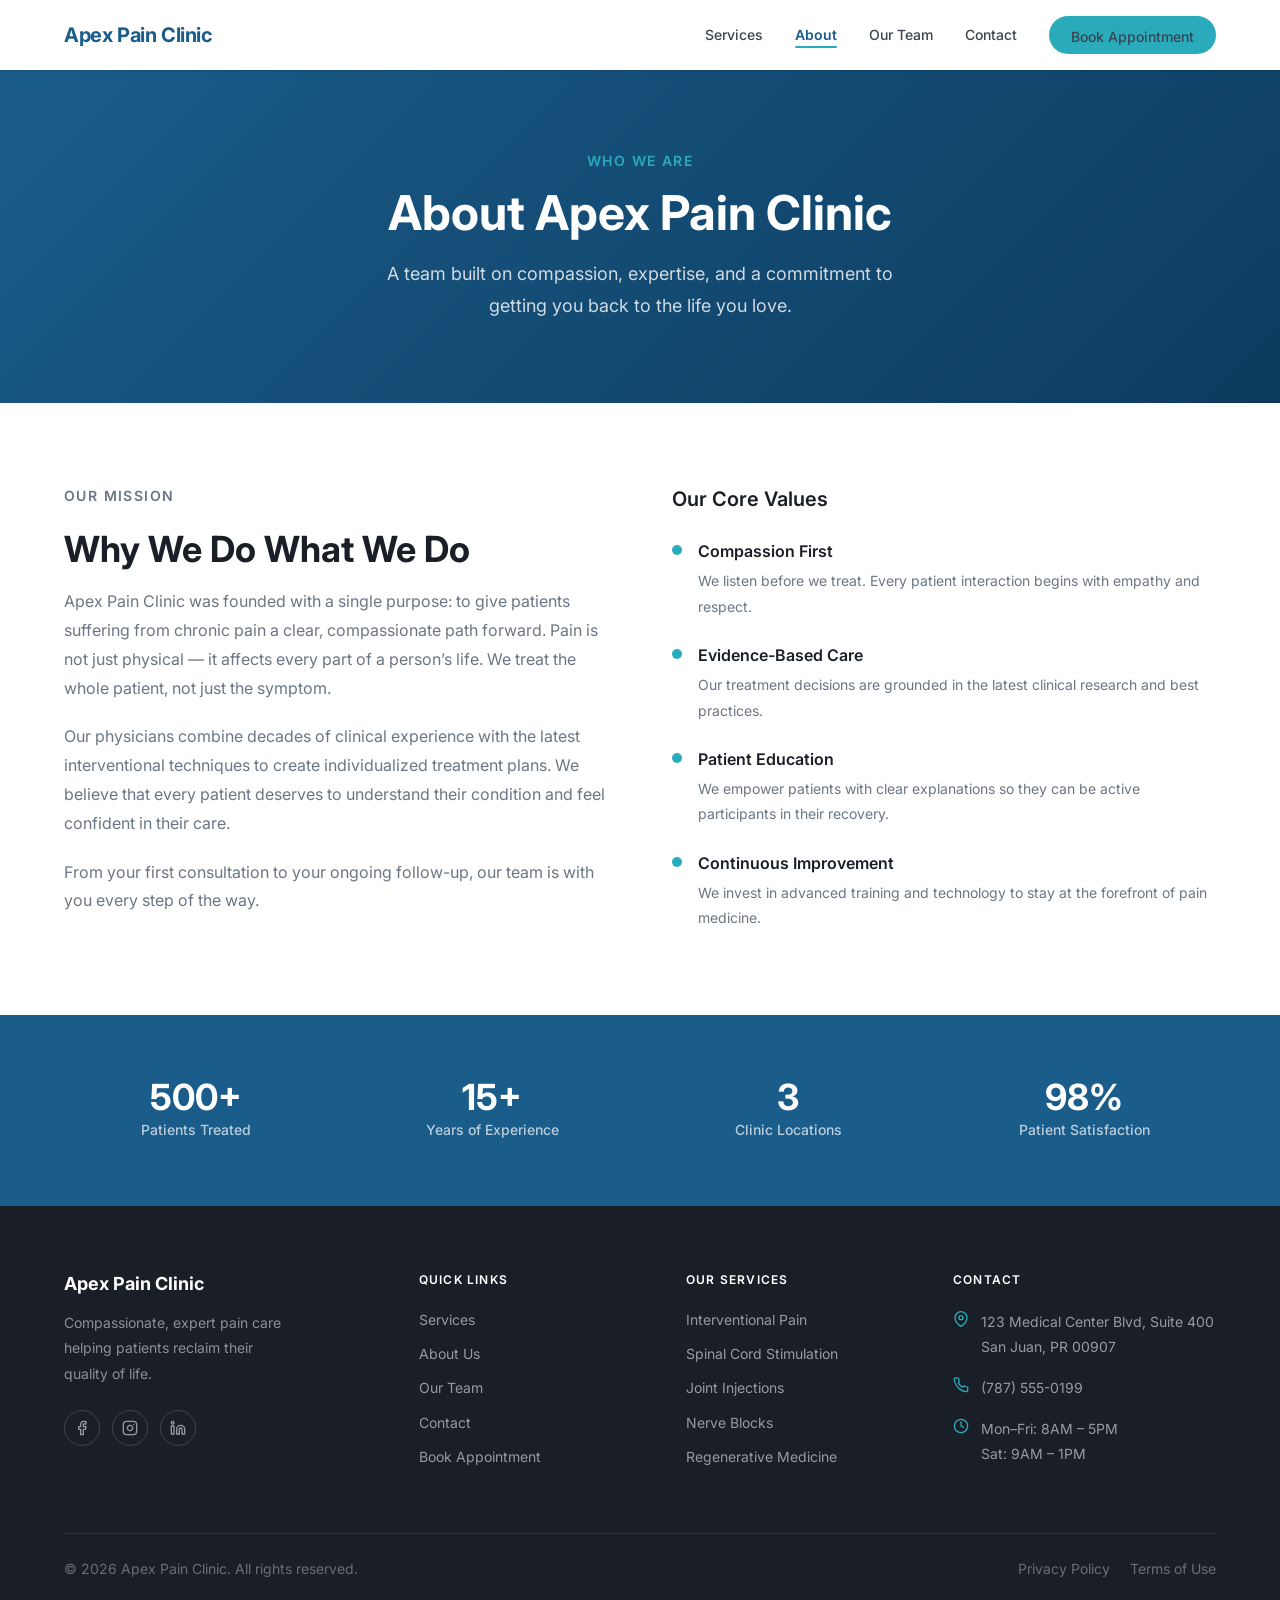
==== commit f0c90a02: "a11y: aria-hidden on decorative dots (about), aria-label on doctor tag lists (team), services clean" ====
--- a/about.html
+++ b/about.html
@@ -53,10 +53,10 @@
           <div class="about-values">
             <h3 class="about-values__heading">Our Core Values</h3>
             <ul class="values-list" role="list">
-              <li class="values-list__item"><span class="values-list__dot"></span><div><strong>Compassion First</strong><p>We listen before we treat. Every patient interaction begins with empathy and respect.</p></div></li>
-              <li class="values-list__item"><span class="values-list__dot"></span><div><strong>Evidence-Based Care</strong><p>Our treatment decisions are grounded in the latest clinical research and best practices.</p></div></li>
-              <li class="values-list__item"><span class="values-list__dot"></span><div><strong>Patient Education</strong><p>We empower patients with clear explanations so they can be active participants in their recovery.</p></div></li>
-              <li class="values-list__item"><span class="values-list__dot"></span><div><strong>Continuous Improvement</strong><p>We invest in advanced training and technology to stay at the forefront of pain medicine.</p></div></li>
+              <li class="values-list__item"><span class="values-list__dot" aria-hidden="true"></span><div><strong>Compassion First</strong><p>We listen before we treat. Every patient interaction begins with empathy and respect.</p></div></li>
+              <li class="values-list__item"><span class="values-list__dot" aria-hidden="true"></span><div><strong>Evidence-Based Care</strong><p>Our treatment decisions are grounded in the latest clinical research and best practices.</p></div></li>
+              <li class="values-list__item"><span class="values-list__dot" aria-hidden="true"></span><div><strong>Patient Education</strong><p>We empower patients with clear explanations so they can be active participants in their recovery.</p></div></li>
+              <li class="values-list__item"><span class="values-list__dot" aria-hidden="true"></span><div><strong>Continuous Improvement</strong><p>We invest in advanced training and technology to stay at the forefront of pain medicine.</p></div></li>
             </ul>
           </div>
         </div>
--- a/css/style.css
+++ b/css/style.css
@@ -71,13 +71,18 @@
   transition: background var(--transition-fast), color var(--transition-fast), border-color var(--transition-fast), transform var(--transition-fast), box-shadow var(--transition-fast);
   white-space: nowrap;
 }
-.btn:focus-visible { outline: 3px solid var(--color-accent); outline-offset: 3px; }
+.btn:focus-visible {
+  outline: 3px solid var(--color-accent);
+  outline-offset: 3px;
+}
 .btn--primary { background: var(--color-primary); color: var(--color-white); }
 .btn--primary:hover { background: var(--color-primary-dark); transform: translateY(-1px); box-shadow: var(--shadow-md); }
+.btn--primary:focus-visible { outline-color: var(--color-primary); }
 .btn--ghost { background: transparent; color: var(--color-white); border-color: rgba(255,255,255,0.6); }
 .btn--ghost:hover { background: rgba(255,255,255,0.12); border-color: var(--color-white); }
 .btn--nav { background: var(--color-accent); color: var(--color-white); padding: var(--space-2) var(--space-5); }
 .btn--nav:hover { background: var(--color-accent-dark); }
+.btn--nav:focus-visible { outline-color: var(--color-accent); }
 
 /* =============================================
    HEADER / NAV
@@ -104,10 +109,36 @@
   flex-shrink: 0;
 }
 .nav__links { display: flex; align-items: center; gap: var(--space-8); }
-.nav__links a { font-size: var(--text-sm); font-weight: var(--font-weight-medium); color: var(--color-gray-700); transition: color var(--transition-fast); }
-.nav__links a:hover, .nav__links a[aria-current="page"] { color: var(--color-primary); }
+.nav__links a {
+  position: relative;
+  font-size: var(--text-sm);
+  font-weight: var(--font-weight-medium);
+  color: var(--color-gray-700);
+  transition: color var(--transition-fast);
+  padding-bottom: 3px;
+}
+.nav__links a::after {
+  content: '';
+  position: absolute;
+  bottom: -2px;
+  left: 0;
+  right: 0;
+  height: 2px;
+  background: var(--color-accent);
+  border-radius: 2px;
+  transform: scaleX(0);
+  transform-origin: left;
+  transition: transform var(--transition-fast);
+}
+.nav__links a:hover { color: var(--color-primary); }
+.nav__links a:hover::after { transform: scaleX(1); }
+.nav__links a[aria-current="page"] {
+  color: var(--color-primary);
+  font-weight: var(--font-weight-semibold);
+}
+.nav__links a[aria-current="page"]::after { transform: scaleX(1); }
 .nav__toggle { display: none; flex-direction: column; gap: 5px; background: none; border: none; cursor: pointer; padding: var(--space-2); border-radius: var(--radius-sm); }
-.nav__toggle:focus-visible { outline: 3px solid var(--color-primary); }
+.nav__toggle:focus-visible { outline: 3px solid var(--color-primary); outline-offset: 2px; }
 .hamburger { display: block; width: 24px; height: 2px; background: var(--color-gray-700); border-radius: 2px; transition: transform var(--transition-normal), opacity var(--transition-normal); }
 
 /* =============================================
@@ -127,7 +158,7 @@
   opacity: 0.08; pointer-events: none;
 }
 .hero__content { position: relative; z-index: 1; max-width: 680px; padding-block: var(--space-20); }
-.hero__eyebrow { font-size: var(--text-sm); font-weight: var(--font-weight-semibold); color: var(--color-accent); letter-spacing: 0.08em; text-transform: uppercase; margin-bottom: var(--space-4); }
+.hero__eyebrow { font-size: var(--text-sm); font-weight: var(--font-weight-semibold); color: var(--color-accent); letter-spacing: 0.10em; text-transform: uppercase; margin-bottom: var(--space-4); }
 .hero__heading { font-size: clamp(var(--text-3xl), 5vw, var(--text-5xl)); font-weight: var(--font-weight-bold); color: var(--color-white); line-height: var(--line-height-tight); margin-bottom: var(--space-6); }
 .hero__subtext { font-size: var(--text-lg); color: rgba(255,255,255,0.80); line-height: var(--line-height-loose); margin-bottom: var(--space-10); max-width: 540px; }
 .hero__actions { display: flex; gap: var(--space-4); flex-wrap: wrap; }
@@ -160,7 +191,7 @@
    ============================================= */
 .page-banner {
   background: linear-gradient(135deg, var(--color-primary) 0%, #0d3b5e 100%);
-  padding-block: var(--space-16);
+  padding-block: var(--space-20);
   text-align: center;
 }
 .page-banner .section__eyebrow { margin-bottom: var(--space-3); }
@@ -221,7 +252,14 @@
    ============================================= */
 .section { padding-block: var(--space-20); }
 .section__header { text-align: center; max-width: 640px; margin-inline: auto; margin-bottom: var(--space-12); }
-.section__eyebrow { font-size: var(--text-sm); font-weight: var(--font-weight-semibold); color: var(--color-accent); letter-spacing: 0.08em; text-transform: uppercase; margin-bottom: var(--space-3); }
+.section__eyebrow {
+  font-size: var(--text-sm);
+  font-weight: var(--font-weight-semibold);
+  color: var(--color-accent);
+  letter-spacing: 0.10em;
+  text-transform: uppercase;
+  margin-bottom: var(--space-3);
+}
 .section__heading { font-size: clamp(var(--text-2xl), 3.5vw, var(--text-4xl)); font-weight: var(--font-weight-bold); color: var(--color-gray-900); line-height: var(--line-height-tight); margin-bottom: var(--space-4); }
 .section__subtext { font-size: var(--text-lg); color: var(--color-text-muted); line-height: var(--line-height-loose); }
 
@@ -243,7 +281,22 @@
   box-shadow: var(--shadow-lg);
   border-left-color: var(--color-accent);
 }
-.service-card__icon { width: 48px; height: 48px; background: var(--color-primary-light); border-radius: var(--radius-md); display: flex; align-items: center; justify-content: center; margin-bottom: var(--space-5); color: var(--color-primary); }
+.service-card__icon {
+  width: 48px;
+  height: 48px;
+  background: var(--color-primary-light);
+  border-radius: var(--radius-md);
+  display: flex;
+  align-items: center;
+  justify-content: center;
+  margin-bottom: var(--space-5);
+  color: var(--color-primary);
+  transition: background var(--transition-fast), color var(--transition-fast);
+}
+.service-card:hover .service-card__icon {
+  background: var(--color-accent);
+  color: var(--color-white);
+}
 .service-card__icon svg { width: 24px; height: 24px; }
 .service-card__title { font-size: var(--text-lg); font-weight: var(--font-weight-semibold); color: var(--color-gray-900); margin-bottom: var(--space-3); line-height: var(--line-height-tight); }
 .service-card__desc { font-size: var(--text-sm); color: var(--color-text-muted); line-height: var(--line-height-loose); }
@@ -273,6 +326,11 @@
   border: 4px solid var(--color-white);
   box-shadow: 0 0 0 3px var(--color-primary), var(--shadow-md);
   overflow: hidden;
+  transition: box-shadow var(--transition-normal), transform var(--transition-normal);
+}
+.avatar-placeholder:hover {
+  box-shadow: 0 0 0 3px var(--color-accent), var(--shadow-lg);
+  transform: translateY(-3px);
 }
 .avatar-placeholder svg {
   width: 100%;
@@ -318,7 +376,19 @@
 .doctor-card__specialty { font-size: var(--text-sm); font-weight: var(--font-weight-semibold); color: var(--color-accent); text-transform: uppercase; letter-spacing: 0.06em; margin-bottom: var(--space-4); }
 .doctor-card__bio { font-size: var(--text-sm); color: var(--color-text-muted); line-height: var(--line-height-loose); margin-bottom: var(--space-5); }
 .doctor-card__tags { display: flex; flex-wrap: wrap; gap: var(--space-2); }
-.doctor-card__tags li { font-size: var(--text-xs); font-weight: var(--font-weight-medium); color: var(--color-primary); background: var(--color-primary-light); padding: var(--space-1) var(--space-3); border-radius: var(--radius-full); }
+.doctor-card__tags li {
+  font-size: var(--text-xs);
+  font-weight: var(--font-weight-medium);
+  color: var(--color-primary);
+  background: var(--color-primary-light);
+  padding: var(--space-1) var(--space-3);
+  border-radius: var(--radius-full);
+  transition: background var(--transition-fast), color var(--transition-fast);
+}
+.doctor-card__tags li:hover {
+  background: var(--color-accent);
+  color: var(--color-white);
+}
 
 /* =============================================
    CONTACT
@@ -372,6 +442,10 @@
   padding: 0.9rem 1rem;
   transition: border-color var(--transition-fast), box-shadow var(--transition-fast);
 }
+.form-group input::placeholder,
+.form-group textarea::placeholder {
+  color: var(--color-gray-400);
+}
 .form-group input:focus,
 .form-group select:focus,
 .form-group textarea:focus {
@@ -437,6 +511,10 @@
   color: var(--color-accent);
   background: rgba(32,178,170,0.08);
 }
+.footer__social-link:focus-visible {
+  outline: 3px solid var(--color-accent);
+  outline-offset: 3px;
+}
 .footer__social-link svg { width: 16px; height: 16px; }
 .footer__col-heading {
   font-size: var(--text-xs);
@@ -453,10 +531,14 @@
 }
 .footer__links a {
   color: rgba(255,255,255,0.55);
-  transition: color var(--transition-fast);
+  transition: color var(--transition-fast), transform var(--transition-fast);
+  display: inline-block;
   line-height: var(--line-height-normal);
 }
-.footer__links a:hover { color: var(--color-accent); }
+.footer__links a:hover {
+  color: var(--color-accent);
+  transform: translateX(3px);
+}
 .footer__contact-list {
   display: flex;
   flex-direction: column;
@@ -504,7 +586,7 @@
 .footer__legal a:hover { color: rgba(255,255,255,0.7); }
 
 /* =============================================
-   RESPONSIVE
+   RESPONSIVE — TABLET (max 900px)
    ============================================= */
 @media (max-width: 900px) {
   .services__grid { grid-template-columns: repeat(2, 1fr); }
@@ -515,7 +597,12 @@
   .contact__grid { grid-template-columns: 1fr; }
   .footer__main { grid-template-columns: 1fr 1fr; gap: var(--space-10); }
 }
+
+/* =============================================
+   RESPONSIVE — MOBILE (max 768px)
+   ============================================= */
 @media (max-width: 768px) {
+  /* Nav */
   .nav__toggle { display: flex; }
   .nav__links {
     display: none;
@@ -528,18 +615,87 @@
     z-index: var(--z-nav);
   }
   .nav__links.is-open { display: flex; }
+  .nav__links a::after { display: none; }
   .nav { position: relative; }
-  .hero__content { padding-block: var(--space-16); }
+
+  /* Hero */
+  .hero { min-height: 80vh; }
+  .hero__content { padding-block: var(--space-12); }
+  .hero__subtext { font-size: var(--text-base); }
   .hero__actions { flex-direction: column; }
-  .btn { width: 100%; justify-content: center; }
+
+  /* Sections */
+  .section { padding-block: var(--space-12); }
+  .section__header { margin-bottom: var(--space-8); }
+
+  /* Page banner */
+  .page-banner { padding-block: var(--space-12); }
+  .page-banner__sub { font-size: var(--text-base); }
+
+  /* Grids */
   .services__grid { grid-template-columns: 1fr; }
   .team-grid { grid-template-columns: 1fr; }
   .stats-band__grid { grid-template-columns: repeat(2, 1fr); }
+  .stats-band { padding-block: var(--space-10); }
+
+  /* Teaser */
   .teaser__avatar-row { gap: var(--space-4); }
   .avatar-placeholder { width: 80px; height: 80px; }
+
+  /* Contact */
+  .contact-info,
+  .contact-form-wrap { padding: var(--space-6); }
   .form-row { grid-template-columns: 1fr; }
-  .footer__main { grid-template-columns: 1fr; gap: var(--space-8); }
+
+  /* Doctor cards */
+  .doctor-card__body { padding: var(--space-4); }
+
+  /* Footer */
+  .footer__main { grid-template-columns: 1fr; gap: var(--space-8); padding-block: var(--space-10); }
   .footer__bottom { flex-direction: column; align-items: flex-start; gap: var(--space-3); }
+}
+
+/* =============================================
+   RESPONSIVE — SMALL MOBILE (max 480px)
+   ============================================= */
+@media (max-width: 480px) {
+  /* Nav logo smaller */
+  .nav__logo { font-size: var(--text-lg); }
+
+  /* Hero tighter */
+  .hero { min-height: 70vh; }
+  .hero__content { padding-block: var(--space-10); }
+  .hero__heading { margin-bottom: var(--space-4); }
+  .hero__subtext { margin-bottom: var(--space-8); }
+
+  /* Sections */
+  .section { padding-block: var(--space-10); }
+  .page-banner { padding-block: var(--space-10); }
+
+  /* Buttons full-width only at 480px and below */
+  .btn { width: 100%; justify-content: center; }
+  /* But keep nav btn compact in the mobile menu */
+  .nav__links .btn--nav { width: auto; justify-content: flex-start; }
+
+  /* Service cards tighter */
+  .service-card { padding: var(--space-6); }
+
+  /* Stats 2-col with smaller numbers */
+  .stats-band__grid { gap: var(--space-4); }
+  .stat--large .stat__number { font-size: clamp(2rem, 8vw, 3rem); }
+
+  /* Contact cards tighter */
+  .contact-info,
+  .contact-form-wrap { padding: var(--space-5); }
+
+  /* Footer tighter */
+  .footer__main { padding-block: var(--space-8); gap: var(--space-6); }
+  .footer__bottom { padding-block: var(--space-4); }
+  .footer__legal { gap: var(--space-4); }
+
+  /* Team card body */
+  .doctor-card__body { padding: var(--space-4); }
+  .doctor-card__name { font-size: var(--text-lg); }
 }
 
 /* Reduced motion */
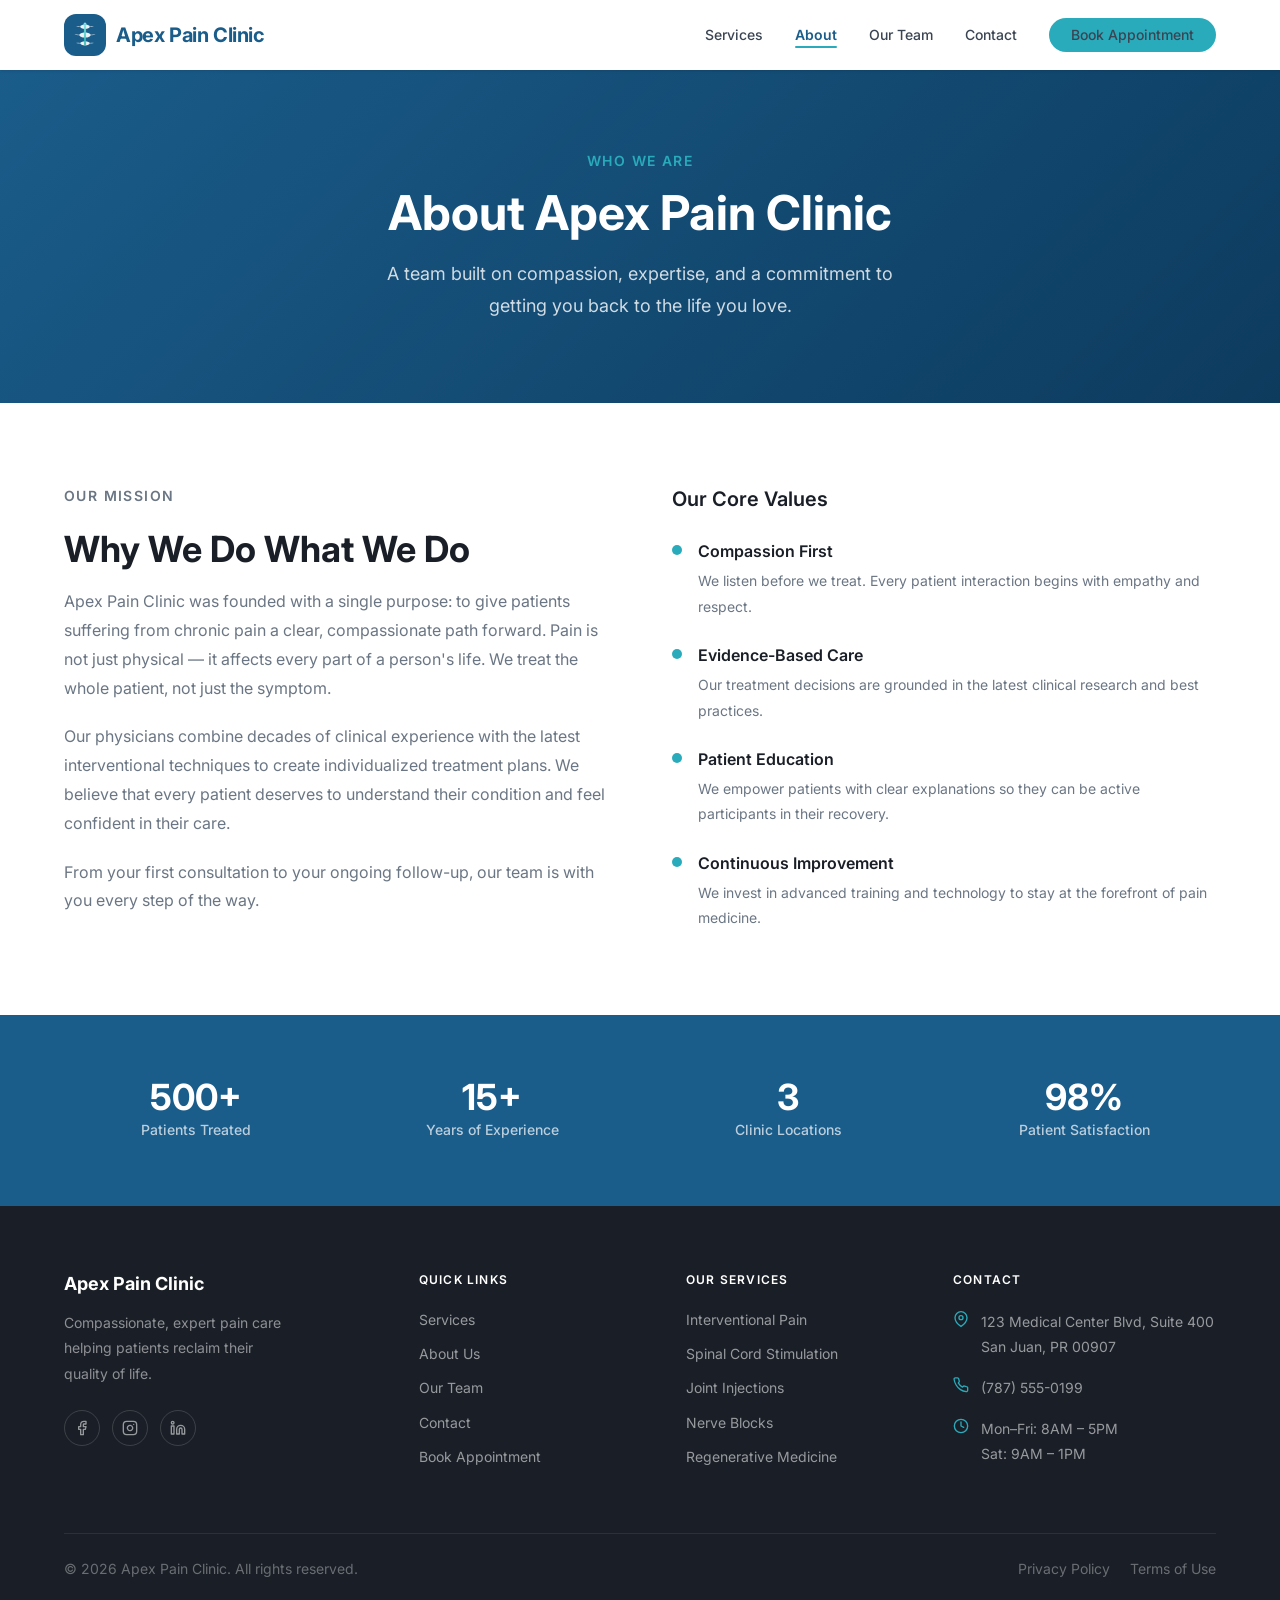
==== commit 86cacf89: "feat: sync nav logo mark + favicon across all pages; replace homepage team teaser blobs with initial" ====
--- a/about.html
+++ b/about.html
@@ -5,6 +5,7 @@
   <meta name="viewport" content="width=device-width, initial-scale=1.0" />
   <meta name="description" content="About Apex Pain Clinic – Our mission, values, and story." />
   <title>About – Apex Pain Clinic</title>
+  <link rel="icon" type="image/svg+xml" href="data:image/svg+xml,%3Csvg xmlns='http://www.w3.org/2000/svg' viewBox='0 0 32 32'%3E%3Crect width='32' height='32' rx='8' fill='%231a5c8a'/%3E%3Cdefs%3E%3ClinearGradient id='cg' x1='0' y1='0' x2='0' y2='1'%3E%3Cstop offset='0' stop-color='%237ee8e4'/%3E%3Cstop offset='1' stop-color='%2320b2aa' stop-opacity='0.6'/%3E%3C/linearGradient%3E%3Cfilter id='gl'%3E%3CfeGaussianBlur stdDeviation='0.6' result='b'/%3E%3CfeMerge%3E%3CfeMergeNode in='b'/%3E%3CfeMergeNode in='SourceGraphic'/%3E%3C/feMerge%3E%3C/filter%3E%3C/defs%3E%3Cpath d='M16 4 C13 4 10.5 5.2 10.5 6.5 C10.5 7.8 13 9 16 9 C19 9 21.5 7.8 21.5 6.5 C21.5 5.2 19 4 16 4Z' fill='rgba(255,255,255,0.92)'/%3E%3Cpath d='M10.5 6.2 C9 5.8 7 5.5 6 6 C7 6.3 9 6.6 10.5 6.8Z' fill='rgba(255,255,255,0.65)'/%3E%3Cpath d='M21.5 6.2 C23 5.8 25 5.5 26 6 C25 6.3 23 6.6 21.5 6.8Z' fill='rgba(255,255,255,0.65)'/%3E%3Cpath d='M16 13 C12.5 13 9.5 14.4 9.5 16 C9.5 17.6 12.5 19 16 19 C19.5 19 22.5 17.6 22.5 16 C22.5 14.4 19.5 13 16 13Z' fill='rgba(255,255,255,0.92)'/%3E%3Cpath d='M9.5 15.6 C7.5 15 5 14.8 4 15.5 C5 15.9 7.5 16.2 9.5 16.4Z' fill='rgba(255,255,255,0.6)'/%3E%3Cpath d='M22.5 15.6 C24.5 15 27 14.8 28 15.5 C27 15.9 24.5 16.2 22.5 16.4Z' fill='rgba(255,255,255,0.6)'/%3E%3Cpath d='M16 23 C13 23 10.5 24.2 10.5 25.5 C10.5 26.8 13 28 16 28 C19 28 21.5 26.8 21.5 25.5 C21.5 24.2 19 23 16 23Z' fill='rgba(255,255,255,0.92)'/%3E%3Cpath d='M10.5 25.2 C9 24.8 7 24.5 6 25 C7 25.3 9 25.6 10.5 25.8Z' fill='rgba(255,255,255,0.65)'/%3E%3Cpath d='M21.5 25.2 C23 24.8 25 24.5 26 25 C25 25.3 23 25.6 21.5 25.8Z' fill='rgba(255,255,255,0.65)'/%3E%3Crect x='14.8' y='4' width='2.4' height='24' rx='1.2' fill='url(%23cg)' filter='url(%23gl)' opacity='0.9'/%3E%3Cpath d='M16 1.5 L13.2 4.2 L16 3.6 L18.8 4.2 Z' fill='%237ee8e4'/%3E%3C/svg%3E" />
   <link rel="stylesheet" href="css/tokens.css" />
   <link rel="stylesheet" href="css/style.css" />
 </head>
@@ -14,7 +15,34 @@
 
   <header class="site-header" role="banner">
     <nav class="nav container" aria-label="Primary navigation">
-      <a class="nav__logo" href="index.html">Apex Pain Clinic</a>
+      <a class="nav__logo" href="index.html">
+        <span class="nav__logo-mark" aria-hidden="true">
+          <svg xmlns="http://www.w3.org/2000/svg" viewBox="0 0 32 32" aria-hidden="true">
+            <defs>
+              <linearGradient id="canalGrad" x1="0" y1="0" x2="0" y2="1">
+                <stop offset="0%" stop-color="#7ee8e4" stop-opacity="1"/>
+                <stop offset="100%" stop-color="#20b2aa" stop-opacity="0.6"/>
+              </linearGradient>
+              <filter id="glow" x="-50%" y="-50%" width="200%" height="200%">
+                <feGaussianBlur stdDeviation="0.6" result="blur"/>
+                <feMerge><feMergeNode in="blur"/><feMergeNode in="SourceGraphic"/></feMerge>
+              </filter>
+            </defs>
+            <path d="M16 4 C13 4 10.5 5.2 10.5 6.5 C10.5 7.8 13 9 16 9 C19 9 21.5 7.8 21.5 6.5 C21.5 5.2 19 4 16 4Z" fill="rgba(255,255,255,0.92)"/>
+            <path d="M10.5 6.2 C9 5.8 7 5.5 6 6 C7 6.3 9 6.6 10.5 6.8Z" fill="rgba(255,255,255,0.65)"/>
+            <path d="M21.5 6.2 C23 5.8 25 5.5 26 6 C25 6.3 23 6.6 21.5 6.8Z" fill="rgba(255,255,255,0.65)"/>
+            <path d="M16 13 C12.5 13 9.5 14.4 9.5 16 C9.5 17.6 12.5 19 16 19 C19.5 19 22.5 17.6 22.5 16 C22.5 14.4 19.5 13 16 13Z" fill="rgba(255,255,255,0.92)"/>
+            <path d="M9.5 15.6 C7.5 15 5 14.8 4 15.5 C5 15.9 7.5 16.2 9.5 16.4Z" fill="rgba(255,255,255,0.6)"/>
+            <path d="M22.5 15.6 C24.5 15 27 14.8 28 15.5 C27 15.9 24.5 16.2 22.5 16.4Z" fill="rgba(255,255,255,0.6)"/>
+            <path d="M16 23 C13 23 10.5 24.2 10.5 25.5 C10.5 26.8 13 28 16 28 C19 28 21.5 26.8 21.5 25.5 C21.5 24.2 19 23 16 23Z" fill="rgba(255,255,255,0.92)"/>
+            <path d="M10.5 25.2 C9 24.8 7 24.5 6 25 C7 25.3 9 25.6 10.5 25.8Z" fill="rgba(255,255,255,0.65)"/>
+            <path d="M21.5 25.2 C23 24.8 25 24.5 26 25 C25 25.3 23 25.6 21.5 25.8Z" fill="rgba(255,255,255,0.65)"/>
+            <rect x="14.8" y="4" width="2.4" height="24" rx="1.2" fill="url(#canalGrad)" filter="url(#glow)" opacity="0.9"/>
+            <path d="M16 1.5 L13.2 4.2 L16 3.6 L18.8 4.2 Z" fill="#7ee8e4"/>
+          </svg>
+        </span>
+        <span>Apex Pain Clinic</span>
+      </a>
       <button class="nav__toggle" aria-label="Open navigation menu" aria-expanded="false" aria-controls="nav-menu">
         <span class="hamburger"></span>
         <span class="hamburger"></span>
@@ -46,7 +74,7 @@
           <div class="about-mission__text">
             <p class="section__eyebrow">Our Mission</p>
             <h2 id="mission-heading" class="section__heading" style="text-align:left;">Why We Do What We Do</h2>
-            <p>Apex Pain Clinic was founded with a single purpose: to give patients suffering from chronic pain a clear, compassionate path forward. Pain is not just physical — it affects every part of a person’s life. We treat the whole patient, not just the symptom.</p>
+            <p>Apex Pain Clinic was founded with a single purpose: to give patients suffering from chronic pain a clear, compassionate path forward. Pain is not just physical — it affects every part of a person's life. We treat the whole patient, not just the symptom.</p>
             <p>Our physicians combine decades of clinical experience with the latest interventional techniques to create individualized treatment plans. We believe that every patient deserves to understand their condition and feel confident in their care.</p>
             <p>From your first consultation to your ongoing follow-up, our team is with you every step of the way.</p>
           </div>
@@ -88,41 +116,13 @@
             <a class="footer__social-link" href="#" aria-label="LinkedIn"><svg xmlns="http://www.w3.org/2000/svg" viewBox="0 0 24 24" fill="none" stroke="currentColor" stroke-width="2" stroke-linecap="round" stroke-linejoin="round" aria-hidden="true"><path d="M16 8a6 6 0 0 1 6 6v7h-4v-7a2 2 0 0 0-2-2 2 2 0 0 0-2 2v7h-4v-7a6 6 0 0 1 6-6z"/><rect x="2" y="9" width="4" height="12"/><circle cx="4" cy="4" r="2"/></svg></a>
           </div>
         </div>
-        <div class="footer__col">
-          <h3 class="footer__col-heading">Quick Links</h3>
-          <ul class="footer__links" role="list">
-            <li><a href="services.html">Services</a></li>
-            <li><a href="about.html">About Us</a></li>
-            <li><a href="team.html">Our Team</a></li>
-            <li><a href="index.html#contact">Contact</a></li>
-            <li><a href="index.html#contact">Book Appointment</a></li>
-          </ul>
-        </div>
-        <div class="footer__col">
-          <h3 class="footer__col-heading">Our Services</h3>
-          <ul class="footer__links" role="list">
-            <li><a href="services.html">Interventional Pain</a></li>
-            <li><a href="services.html">Spinal Cord Stimulation</a></li>
-            <li><a href="services.html">Joint Injections</a></li>
-            <li><a href="services.html">Nerve Blocks</a></li>
-            <li><a href="services.html">Regenerative Medicine</a></li>
-          </ul>
-        </div>
-        <div class="footer__col">
-          <h3 class="footer__col-heading">Contact</h3>
-          <ul class="footer__contact-list" role="list">
-            <li class="footer__contact-item"><svg class="footer__contact-icon" xmlns="http://www.w3.org/2000/svg" viewBox="0 0 24 24" fill="none" stroke="currentColor" stroke-width="2" stroke-linecap="round" stroke-linejoin="round" aria-hidden="true"><path d="M21 10c0 7-9 13-9 13s-9-6-9-13a9 9 0 0 1 18 0z"/><circle cx="12" cy="10" r="3"/></svg><p>123 Medical Center Blvd, Suite 400<br>San Juan, PR 00907</p></li>
-            <li class="footer__contact-item"><svg class="footer__contact-icon" xmlns="http://www.w3.org/2000/svg" viewBox="0 0 24 24" fill="none" stroke="currentColor" stroke-width="2" stroke-linecap="round" stroke-linejoin="round" aria-hidden="true"><path d="M22 16.92v3a2 2 0 0 1-2.18 2 19.79 19.79 0 0 1-8.63-3.07A19.5 19.5 0 0 1 4.69 12 19.79 19.79 0 0 1 1.61 3.41 2 2 0 0 1 3.6 1.22h3a2 2 0 0 1 2 1.72c.127.96.361 1.903.7 2.81a2 2 0 0 1-.45 2.11L7.91 8.82a16 16 0 0 0 6.29 6.29l.96-.96a2 2 0 0 1 2.11-.45c.907.339 1.85.573 2.81.7A2 2 0 0 1 22 16.92z"/></svg><p><a href="tel:+17875550199">(787) 555-0199</a></p></li>
-            <li class="footer__contact-item"><svg class="footer__contact-icon" xmlns="http://www.w3.org/2000/svg" viewBox="0 0 24 24" fill="none" stroke="currentColor" stroke-width="2" stroke-linecap="round" stroke-linejoin="round" aria-hidden="true"><circle cx="12" cy="12" r="10"/><polyline points="12 6 12 12 16 14"/></svg><p>Mon&ndash;Fri: 8AM &ndash; 5PM<br>Sat: 9AM &ndash; 1PM</p></li>
-          </ul>
-        </div>
+        <div class="footer__col"><h3 class="footer__col-heading">Quick Links</h3><ul class="footer__links" role="list"><li><a href="services.html">Services</a></li><li><a href="about.html">About Us</a></li><li><a href="team.html">Our Team</a></li><li><a href="index.html#contact">Contact</a></li><li><a href="index.html#contact">Book Appointment</a></li></ul></div>
+        <div class="footer__col"><h3 class="footer__col-heading">Our Services</h3><ul class="footer__links" role="list"><li><a href="services.html">Interventional Pain</a></li><li><a href="services.html">Spinal Cord Stimulation</a></li><li><a href="services.html">Joint Injections</a></li><li><a href="services.html">Nerve Blocks</a></li><li><a href="services.html">Regenerative Medicine</a></li></ul></div>
+        <div class="footer__col"><h3 class="footer__col-heading">Contact</h3><ul class="footer__contact-list" role="list"><li class="footer__contact-item"><svg class="footer__contact-icon" xmlns="http://www.w3.org/2000/svg" viewBox="0 0 24 24" fill="none" stroke="currentColor" stroke-width="2" stroke-linecap="round" stroke-linejoin="round" aria-hidden="true"><path d="M21 10c0 7-9 13-9 13s-9-6-9-13a9 9 0 0 1 18 0z"/><circle cx="12" cy="10" r="3"/></svg><p>123 Medical Center Blvd, Suite 400<br>San Juan, PR 00907</p></li><li class="footer__contact-item"><svg class="footer__contact-icon" xmlns="http://www.w3.org/2000/svg" viewBox="0 0 24 24" fill="none" stroke="currentColor" stroke-width="2" stroke-linecap="round" stroke-linejoin="round" aria-hidden="true"><path d="M22 16.92v3a2 2 0 0 1-2.18 2 19.79 19.79 0 0 1-8.63-3.07A19.5 19.5 0 0 1 4.69 12 19.79 19.79 0 0 1 1.61 3.41 2 2 0 0 1 3.6 1.22h3a2 2 0 0 1 2 1.72c.127.96.361 1.903.7 2.81a2 2 0 0 1-.45 2.11L7.91 8.82a16 16 0 0 0 6.29 6.29l.96-.96a2 2 0 0 1 2.11-.45c.907.339 1.85.573 2.81.7A2 2 0 0 1 22 16.92z"/></svg><p><a href="tel:+17875550199">(787) 555-0199</a></p></li><li class="footer__contact-item"><svg class="footer__contact-icon" xmlns="http://www.w3.org/2000/svg" viewBox="0 0 24 24" fill="none" stroke="currentColor" stroke-width="2" stroke-linecap="round" stroke-linejoin="round" aria-hidden="true"><circle cx="12" cy="12" r="10"/><polyline points="12 6 12 12 16 14"/></svg><p>Mon&ndash;Fri: 8AM &ndash; 5PM<br>Sat: 9AM &ndash; 1PM</p></li></ul></div>
       </div>
       <div class="footer__bottom">
         <p>&copy; 2026 Apex Pain Clinic. All rights reserved.</p>
-        <nav class="footer__legal" aria-label="Legal links">
-          <a href="#">Privacy Policy</a>
-          <a href="#">Terms of Use</a>
-        </nav>
+        <nav class="footer__legal" aria-label="Legal links"><a href="#">Privacy Policy</a><a href="#">Terms of Use</a></nav>
       </div>
     </div>
   </footer>
--- a/css/style.css
+++ b/css/style.css
@@ -60,16 +60,19 @@
 .btn {
   display: inline-flex;
   align-items: center;
+  justify-content: center;
   gap: var(--space-2);
   padding: var(--space-3) var(--space-6);
   border-radius: var(--radius-full);
   font-family: var(--font-sans);
   font-size: var(--text-sm);
   font-weight: var(--font-weight-semibold);
+  line-height: 1;
   cursor: pointer;
   border: 2px solid transparent;
   transition: background var(--transition-fast), color var(--transition-fast), border-color var(--transition-fast), transform var(--transition-fast), box-shadow var(--transition-fast);
   white-space: nowrap;
+  vertical-align: middle;
 }
 .btn:focus-visible {
   outline: 3px solid var(--color-accent);
@@ -80,9 +83,21 @@
 .btn--primary:focus-visible { outline-color: var(--color-primary); }
 .btn--ghost { background: transparent; color: var(--color-white); border-color: rgba(255,255,255,0.6); }
 .btn--ghost:hover { background: rgba(255,255,255,0.12); border-color: var(--color-white); }
-.btn--nav { background: var(--color-accent); color: var(--color-white); padding: var(--space-2) var(--space-5); }
+.btn--nav {
+  background: var(--color-accent);
+  color: var(--color-white);
+  padding: var(--space-2) var(--space-5);
+  line-height: 1;
+  display: inline-flex;
+  align-items: center;
+  justify-content: center;
+  padding-bottom: var(--space-2);
+}
 .btn--nav:hover { background: var(--color-accent-dark); }
 .btn--nav:focus-visible { outline-color: var(--color-accent); }
+/* Neutralise the underline pseudo-element on the nav btn */
+.nav__links .btn--nav::after { display: none !important; }
+.nav__links .btn--nav { padding-bottom: var(--space-2); }
 
 /* =============================================
    HEADER / NAV
@@ -101,13 +116,40 @@
   height: 70px;
   gap: var(--space-8);
 }
+
+/* Logo lockup */
 .nav__logo {
+  display: inline-flex;
+  align-items: center;
+  gap: 10px;
   font-size: var(--text-xl);
   font-weight: var(--font-weight-bold);
   color: var(--color-primary);
   letter-spacing: -0.02em;
   flex-shrink: 0;
-}
+  text-decoration: none;
+}
+.nav__logo-mark {
+  display: flex;
+  align-items: center;
+  justify-content: center;
+  width: 42px;
+  height: 42px;
+  background: var(--color-primary);
+  border-radius: 12px;
+  flex-shrink: 0;
+  color: var(--color-white);
+  transition: background var(--transition-fast);
+  overflow: hidden;
+}
+.nav__logo:hover .nav__logo-mark {
+  background: var(--color-accent);
+}
+.nav__logo-mark svg {
+  width: 28px;
+  height: 28px;
+}
+
 .nav__links { display: flex; align-items: center; gap: var(--space-8); }
 .nav__links a {
   position: relative;
@@ -369,8 +411,35 @@
 .team-grid { display: grid; grid-template-columns: repeat(3, 1fr); gap: var(--space-8); }
 .doctor-card { background: var(--color-white); border: 1px solid var(--color-border); border-radius: var(--radius-lg); overflow: hidden; transition: transform var(--transition-normal), box-shadow var(--transition-normal); }
 .doctor-card:hover { transform: translateY(-4px); box-shadow: var(--shadow-lg); }
-.doctor-card__avatar { background: var(--color-gray-100); height: 180px; display: flex; align-items: center; justify-content: center; overflow: hidden; }
+.doctor-card__avatar {
+  height: 180px;
+  display: flex;
+  align-items: center;
+  justify-content: center;
+  overflow: hidden;
+  background: var(--color-gray-100);
+}
 .doctor-card__avatar svg { width: 100%; height: 100%; display: block; }
+
+/* Initials-based colored avatar */
+.avatar-initials {
+  width: 96px;
+  height: 96px;
+  border-radius: 50%;
+  background: var(--avatar-bg, var(--color-primary));
+  box-shadow: 0 0 0 4px rgba(255,255,255,0.9), 0 0 0 6px var(--avatar-ring, var(--color-accent));
+  display: flex;
+  align-items: center;
+  justify-content: center;
+  font-family: var(--font-sans);
+  font-size: 1.75rem;
+  font-weight: var(--font-weight-bold);
+  color: #ffffff;
+  letter-spacing: 0.04em;
+  user-select: none;
+  flex-shrink: 0;
+}
+
 .doctor-card__body { padding: var(--space-6); }
 .doctor-card__name { font-size: var(--text-xl); font-weight: var(--font-weight-bold); color: var(--color-gray-900); margin-bottom: var(--space-1); }
 .doctor-card__specialty { font-size: var(--text-sm); font-weight: var(--font-weight-semibold); color: var(--color-accent); text-transform: uppercase; letter-spacing: 0.06em; margin-bottom: var(--space-4); }
@@ -586,6 +655,27 @@
 .footer__legal a:hover { color: rgba(255,255,255,0.7); }
 
 /* =============================================
+   SCROLL ANIMATIONS
+   ============================================= */
+.fade-up {
+  opacity: 0;
+  transform: translateY(28px);
+  transition: opacity 0.55s ease, transform 0.55s ease;
+}
+.fade-up.is-visible {
+  opacity: 1;
+  transform: translateY(0);
+}
+/* Stagger cards within a grid */
+.services__grid .fade-up:nth-child(2),
+.team-grid .fade-up:nth-child(2) { transition-delay: 0.10s; }
+.services__grid .fade-up:nth-child(3),
+.team-grid .fade-up:nth-child(3) { transition-delay: 0.20s; }
+.services__grid .fade-up:nth-child(4) { transition-delay: 0.05s; }
+.services__grid .fade-up:nth-child(5) { transition-delay: 0.15s; }
+.services__grid .fade-up:nth-child(6) { transition-delay: 0.25s; }
+
+/* =============================================
    RESPONSIVE — TABLET (max 900px)
    ============================================= */
 @media (max-width: 900px) {
@@ -661,6 +751,8 @@
 @media (max-width: 480px) {
   /* Nav logo smaller */
   .nav__logo { font-size: var(--text-lg); }
+  .nav__logo-mark { width: 36px; height: 36px; border-radius: 10px; }
+  .nav__logo-mark svg { width: 22px; height: 22px; }
 
   /* Hero tighter */
   .hero { min-height: 70vh; }
@@ -696,6 +788,9 @@
   /* Team card body */
   .doctor-card__body { padding: var(--space-4); }
   .doctor-card__name { font-size: var(--text-lg); }
+
+  /* Avatar initials scale down on small screens */
+  .avatar-initials { width: 80px; height: 80px; font-size: 1.4rem; }
 }
 
 /* Reduced motion */
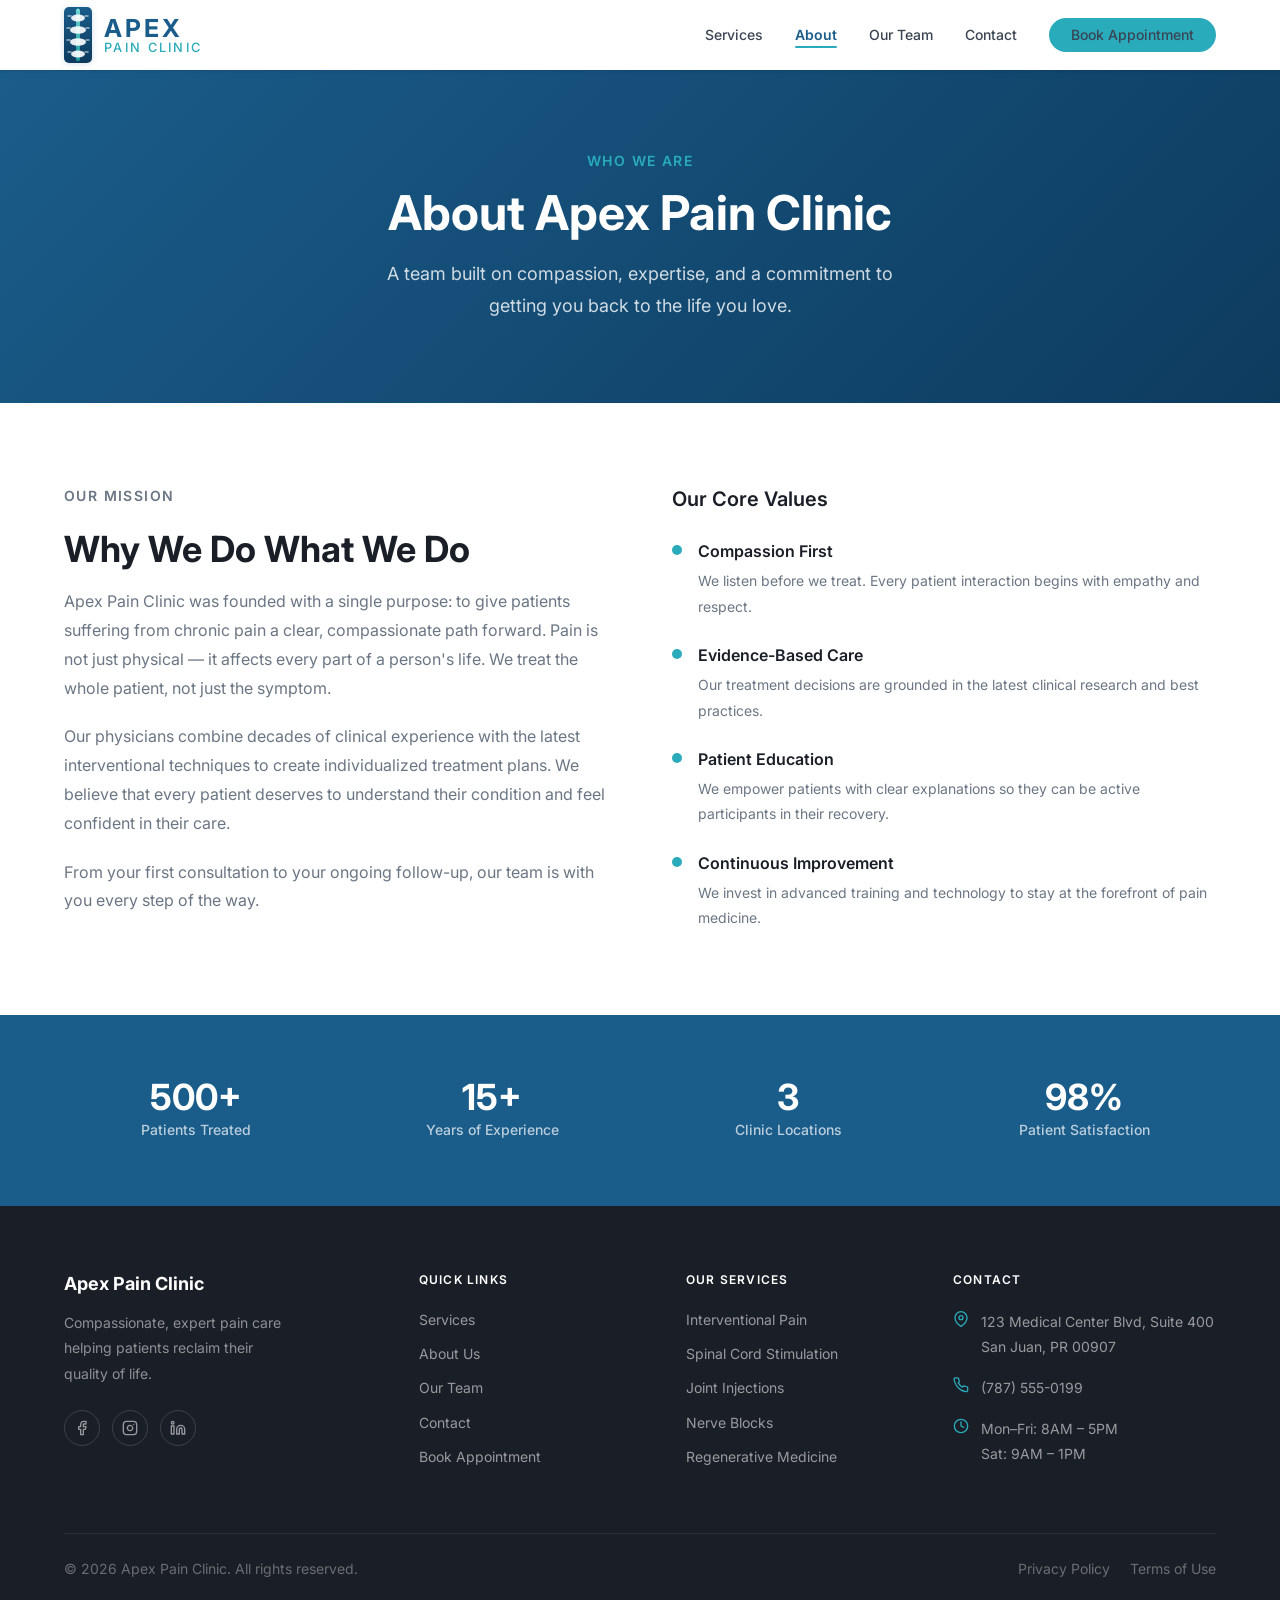
==== commit b1d6d172: "nav: sync updated spine logo + favicon across services, about, team pages" ====
--- a/about.html
+++ b/about.html
@@ -5,7 +5,7 @@
   <meta name="viewport" content="width=device-width, initial-scale=1.0" />
   <meta name="description" content="About Apex Pain Clinic – Our mission, values, and story." />
   <title>About – Apex Pain Clinic</title>
-  <link rel="icon" type="image/svg+xml" href="data:image/svg+xml,%3Csvg xmlns='http://www.w3.org/2000/svg' viewBox='0 0 32 32'%3E%3Crect width='32' height='32' rx='8' fill='%231a5c8a'/%3E%3Cdefs%3E%3ClinearGradient id='cg' x1='0' y1='0' x2='0' y2='1'%3E%3Cstop offset='0' stop-color='%237ee8e4'/%3E%3Cstop offset='1' stop-color='%2320b2aa' stop-opacity='0.6'/%3E%3C/linearGradient%3E%3Cfilter id='gl'%3E%3CfeGaussianBlur stdDeviation='0.6' result='b'/%3E%3CfeMerge%3E%3CfeMergeNode in='b'/%3E%3CfeMergeNode in='SourceGraphic'/%3E%3C/feMerge%3E%3C/filter%3E%3C/defs%3E%3Cpath d='M16 4 C13 4 10.5 5.2 10.5 6.5 C10.5 7.8 13 9 16 9 C19 9 21.5 7.8 21.5 6.5 C21.5 5.2 19 4 16 4Z' fill='rgba(255,255,255,0.92)'/%3E%3Cpath d='M10.5 6.2 C9 5.8 7 5.5 6 6 C7 6.3 9 6.6 10.5 6.8Z' fill='rgba(255,255,255,0.65)'/%3E%3Cpath d='M21.5 6.2 C23 5.8 25 5.5 26 6 C25 6.3 23 6.6 21.5 6.8Z' fill='rgba(255,255,255,0.65)'/%3E%3Cpath d='M16 13 C12.5 13 9.5 14.4 9.5 16 C9.5 17.6 12.5 19 16 19 C19.5 19 22.5 17.6 22.5 16 C22.5 14.4 19.5 13 16 13Z' fill='rgba(255,255,255,0.92)'/%3E%3Cpath d='M9.5 15.6 C7.5 15 5 14.8 4 15.5 C5 15.9 7.5 16.2 9.5 16.4Z' fill='rgba(255,255,255,0.6)'/%3E%3Cpath d='M22.5 15.6 C24.5 15 27 14.8 28 15.5 C27 15.9 24.5 16.2 22.5 16.4Z' fill='rgba(255,255,255,0.6)'/%3E%3Cpath d='M16 23 C13 23 10.5 24.2 10.5 25.5 C10.5 26.8 13 28 16 28 C19 28 21.5 26.8 21.5 25.5 C21.5 24.2 19 23 16 23Z' fill='rgba(255,255,255,0.92)'/%3E%3Cpath d='M10.5 25.2 C9 24.8 7 24.5 6 25 C7 25.3 9 25.6 10.5 25.8Z' fill='rgba(255,255,255,0.65)'/%3E%3Cpath d='M21.5 25.2 C23 24.8 25 24.5 26 25 C25 25.3 23 25.6 21.5 25.8Z' fill='rgba(255,255,255,0.65)'/%3E%3Crect x='14.8' y='4' width='2.4' height='24' rx='1.2' fill='url(%23cg)' filter='url(%23gl)' opacity='0.9'/%3E%3Cpath d='M16 1.5 L13.2 4.2 L16 3.6 L18.8 4.2 Z' fill='%237ee8e4'/%3E%3C/svg%3E" />
+  <link rel="icon" type="image/svg+xml" href="data:image/svg+xml,%3Csvg xmlns='http://www.w3.org/2000/svg' viewBox='0 0 28 56'%3E%3Cdefs%3E%3ClinearGradient id='sg' x1='0' y1='0' x2='0' y2='1'%3E%3Cstop offset='0' stop-color='%237ee8e4'/%3E%3Cstop offset='1' stop-color='%2320b2aa' stop-opacity='0.7'/%3E%3C/linearGradient%3E%3ClinearGradient id='bg' x1='0' y1='0' x2='0' y2='1'%3E%3Cstop offset='0' stop-color='%231a5c8a'/%3E%3Cstop offset='1' stop-color='%230d3b5e'/%3E%3C/linearGradient%3E%3Cfilter id='gl'%3E%3CfeGaussianBlur stdDeviation='0.5' result='b'/%3E%3CfeMerge%3E%3CfeMergeNode in='b'/%3E%3CfeMergeNode in='SourceGraphic'/%3E%3C/feMerge%3E%3C/filter%3E%3C/defs%3E%3Crect width='28' height='56' rx='5' fill='url(%23bg)'/%3E%3Crect x='12' y='2' width='4' height='52' rx='2' fill='url(%23sg)' opacity='0.85' filter='url(%23gl)'/%3E%3Cellipse cx='14' cy='11' rx='7' ry='3.5' fill='rgba(255,255,255,0.90)'/%3E%3Cline x1='7' y1='9' x2='4' y2='9' stroke='rgba(255,255,255,0.60)' stroke-width='1.5' stroke-linecap='round'/%3E%3Cline x1='21' y1='9' x2='24' y2='9' stroke='rgba(255,255,255,0.60)' stroke-width='1.5' stroke-linecap='round'/%3E%3Cellipse cx='14' cy='23' rx='8' ry='3.8' fill='rgba(255,255,255,0.90)'/%3E%3Cline x1='6' y1='21' x2='3' y2='21' stroke='rgba(255,255,255,0.60)' stroke-width='1.5' stroke-linecap='round'/%3E%3Cline x1='22' y1='21' x2='25' y2='21' stroke='rgba(255,255,255,0.60)' stroke-width='1.5' stroke-linecap='round'/%3E%3Cellipse cx='14' cy='35' rx='8' ry='3.8' fill='rgba(255,255,255,0.90)'/%3E%3Cline x1='6' y1='33' x2='3' y2='33' stroke='rgba(255,255,255,0.60)' stroke-width='1.5' stroke-linecap='round'/%3E%3Cline x1='22' y1='33' x2='25' y2='33' stroke='rgba(255,255,255,0.60)' stroke-width='1.5' stroke-linecap='round'/%3E%3Cellipse cx='14' cy='47' rx='7' ry='3.5' fill='rgba(255,255,255,0.90)'/%3E%3Cline x1='7' y1='45' x2='4' y2='45' stroke='rgba(255,255,255,0.60)' stroke-width='1.5' stroke-linecap='round'/%3E%3Cline x1='21' y1='45' x2='24' y2='45' stroke='rgba(255,255,255,0.60)' stroke-width='1.5' stroke-linecap='round'/%3E%3Cpolygon points='14,1 16,4 14,3.2 12,4' fill='%237ee8e4'/%3E%3C/svg%3E" />
   <link rel="stylesheet" href="css/tokens.css" />
   <link rel="stylesheet" href="css/style.css" />
 </head>
@@ -15,33 +15,44 @@
 
   <header class="site-header" role="banner">
     <nav class="nav container" aria-label="Primary navigation">
-      <a class="nav__logo" href="index.html">
-        <span class="nav__logo-mark" aria-hidden="true">
-          <svg xmlns="http://www.w3.org/2000/svg" viewBox="0 0 32 32" aria-hidden="true">
+      <a class="nav__logo" href="index.html" aria-label="Apex Pain Clinic home">
+        <span class="nav__logo-emblem" aria-hidden="true">
+          <svg class="nav__logo-spine" xmlns="http://www.w3.org/2000/svg" viewBox="0 0 28 56" aria-hidden="true" focusable="false">
             <defs>
-              <linearGradient id="canalGrad" x1="0" y1="0" x2="0" y2="1">
+              <linearGradient id="spine-grad-a" x1="0" y1="0" x2="0" y2="1">
                 <stop offset="0%" stop-color="#7ee8e4" stop-opacity="1"/>
-                <stop offset="100%" stop-color="#20b2aa" stop-opacity="0.6"/>
+                <stop offset="100%" stop-color="#20b2aa" stop-opacity="0.7"/>
               </linearGradient>
-              <filter id="glow" x="-50%" y="-50%" width="200%" height="200%">
-                <feGaussianBlur stdDeviation="0.6" result="blur"/>
+              <linearGradient id="bg-grad-a" x1="0" y1="0" x2="0" y2="1">
+                <stop offset="0%" stop-color="#1a5c8a"/>
+                <stop offset="100%" stop-color="#0d3b5e"/>
+              </linearGradient>
+              <filter id="glow-a">
+                <feGaussianBlur stdDeviation="0.5" result="blur"/>
                 <feMerge><feMergeNode in="blur"/><feMergeNode in="SourceGraphic"/></feMerge>
               </filter>
             </defs>
-            <path d="M16 4 C13 4 10.5 5.2 10.5 6.5 C10.5 7.8 13 9 16 9 C19 9 21.5 7.8 21.5 6.5 C21.5 5.2 19 4 16 4Z" fill="rgba(255,255,255,0.92)"/>
-            <path d="M10.5 6.2 C9 5.8 7 5.5 6 6 C7 6.3 9 6.6 10.5 6.8Z" fill="rgba(255,255,255,0.65)"/>
-            <path d="M21.5 6.2 C23 5.8 25 5.5 26 6 C25 6.3 23 6.6 21.5 6.8Z" fill="rgba(255,255,255,0.65)"/>
-            <path d="M16 13 C12.5 13 9.5 14.4 9.5 16 C9.5 17.6 12.5 19 16 19 C19.5 19 22.5 17.6 22.5 16 C22.5 14.4 19.5 13 16 13Z" fill="rgba(255,255,255,0.92)"/>
-            <path d="M9.5 15.6 C7.5 15 5 14.8 4 15.5 C5 15.9 7.5 16.2 9.5 16.4Z" fill="rgba(255,255,255,0.6)"/>
-            <path d="M22.5 15.6 C24.5 15 27 14.8 28 15.5 C27 15.9 24.5 16.2 22.5 16.4Z" fill="rgba(255,255,255,0.6)"/>
-            <path d="M16 23 C13 23 10.5 24.2 10.5 25.5 C10.5 26.8 13 28 16 28 C19 28 21.5 26.8 21.5 25.5 C21.5 24.2 19 23 16 23Z" fill="rgba(255,255,255,0.92)"/>
-            <path d="M10.5 25.2 C9 24.8 7 24.5 6 25 C7 25.3 9 25.6 10.5 25.8Z" fill="rgba(255,255,255,0.65)"/>
-            <path d="M21.5 25.2 C23 24.8 25 24.5 26 25 C25 25.3 23 25.6 21.5 25.8Z" fill="rgba(255,255,255,0.65)"/>
-            <rect x="14.8" y="4" width="2.4" height="24" rx="1.2" fill="url(#canalGrad)" filter="url(#glow)" opacity="0.9"/>
-            <path d="M16 1.5 L13.2 4.2 L16 3.6 L18.8 4.2 Z" fill="#7ee8e4"/>
+            <rect width="28" height="56" rx="5" fill="url(#bg-grad-a)"/>
+            <rect x="12" y="2" width="4" height="52" rx="2" fill="url(#spine-grad-a)" opacity="0.85" filter="url(#glow-a)"/>
+            <ellipse cx="14" cy="11" rx="7" ry="3.5" fill="rgba(255,255,255,0.90)"/>
+            <line x1="7" y1="9" x2="4" y2="9" stroke="rgba(255,255,255,0.60)" stroke-width="1.5" stroke-linecap="round"/>
+            <line x1="21" y1="9" x2="24" y2="9" stroke="rgba(255,255,255,0.60)" stroke-width="1.5" stroke-linecap="round"/>
+            <ellipse cx="14" cy="23" rx="8" ry="3.8" fill="rgba(255,255,255,0.90)"/>
+            <line x1="6" y1="21" x2="3" y2="21" stroke="rgba(255,255,255,0.60)" stroke-width="1.5" stroke-linecap="round"/>
+            <line x1="22" y1="21" x2="25" y2="21" stroke="rgba(255,255,255,0.60)" stroke-width="1.5" stroke-linecap="round"/>
+            <ellipse cx="14" cy="35" rx="8" ry="3.8" fill="rgba(255,255,255,0.90)"/>
+            <line x1="6" y1="33" x2="3" y2="33" stroke="rgba(255,255,255,0.60)" stroke-width="1.5" stroke-linecap="round"/>
+            <line x1="22" y1="33" x2="25" y2="33" stroke="rgba(255,255,255,0.60)" stroke-width="1.5" stroke-linecap="round"/>
+            <ellipse cx="14" cy="47" rx="7" ry="3.5" fill="rgba(255,255,255,0.90)"/>
+            <line x1="7" y1="45" x2="4" y2="45" stroke="rgba(255,255,255,0.60)" stroke-width="1.5" stroke-linecap="round"/>
+            <line x1="21" y1="45" x2="24" y2="45" stroke="rgba(255,255,255,0.60)" stroke-width="1.5" stroke-linecap="round"/>
+            <polygon points="14,1 16,4 14,3.2 12,4" fill="#7ee8e4"/>
           </svg>
         </span>
-        <span>Apex Pain Clinic</span>
+        <span class="nav__logo-wordmark">
+          <span class="nav__logo-apex">APEX</span>
+          <span class="nav__logo-sub">Pain Clinic</span>
+        </span>
       </a>
       <button class="nav__toggle" aria-label="Open navigation menu" aria-expanded="false" aria-controls="nav-menu">
         <span class="hamburger"></span>
@@ -129,4 +140,4 @@
 
   <script src="js/main.js"></script>
 </body>
-</html>+</html>
--- a/css/style.css
+++ b/css/style.css
@@ -95,7 +95,6 @@
 }
 .btn--nav:hover { background: var(--color-accent-dark); }
 .btn--nav:focus-visible { outline-color: var(--color-accent); }
-/* Neutralise the underline pseudo-element on the nav btn */
 .nav__links .btn--nav::after { display: none !important; }
 .nav__links .btn--nav { padding-bottom: var(--space-2); }
 
@@ -117,37 +116,63 @@
   gap: var(--space-8);
 }
 
-/* Logo lockup */
+/* --- Logo: Horizontal Emblem + Wordmark --- */
 .nav__logo {
   display: inline-flex;
   align-items: center;
-  gap: 10px;
-  font-size: var(--text-xl);
-  font-weight: var(--font-weight-bold);
+  gap: var(--space-3);
+  text-decoration: none;
+  flex-shrink: 0;
+  transition: opacity var(--transition-fast);
+}
+.nav__logo:hover { opacity: 0.82; }
+.nav__logo:focus-visible {
+  outline: 3px solid var(--color-primary);
+  outline-offset: 4px;
+  border-radius: var(--radius-sm);
+}
+
+.nav__logo-emblem {
+  display: flex;
+  align-items: center;
+  flex-shrink: 0;
+}
+
+/* Spine tile: increased from 22×44 to 28×56 */
+.nav__logo-spine {
+  width: 28px;
+  height: 56px;
+  display: block;
+  filter: drop-shadow(0 1px 3px rgba(26,92,138,0.18));
+  transition: filter var(--transition-fast);
+}
+.nav__logo:hover .nav__logo-spine {
+  filter: drop-shadow(0 2px 6px rgba(42,171,187,0.35));
+}
+
+/* Wordmark stacked text — scaled proportionally */
+.nav__logo-wordmark {
+  display: flex;
+  flex-direction: column;
+  gap: 1px;
+  line-height: 1;
+}
+.nav__logo-apex {
+  font-size: 1.55rem;
+  font-weight: 700;
+  letter-spacing: 0.12em;
   color: var(--color-primary);
-  letter-spacing: -0.02em;
-  flex-shrink: 0;
-  text-decoration: none;
-}
-.nav__logo-mark {
-  display: flex;
-  align-items: center;
-  justify-content: center;
-  width: 42px;
-  height: 42px;
-  background: var(--color-primary);
-  border-radius: 12px;
-  flex-shrink: 0;
-  color: var(--color-white);
-  transition: background var(--transition-fast);
-  overflow: hidden;
-}
-.nav__logo:hover .nav__logo-mark {
-  background: var(--color-accent);
-}
-.nav__logo-mark svg {
-  width: 28px;
-  height: 28px;
+  line-height: 1;
+  font-family: var(--font-sans);
+}
+.nav__logo-sub {
+  font-size: 0.80rem;
+  font-weight: 500;
+  letter-spacing: 0.18em;
+  color: var(--color-accent);
+  text-transform: uppercase;
+  line-height: 1;
+  font-family: var(--font-sans);
 }
 
 .nav__links { display: flex; align-items: center; gap: var(--space-8); }
@@ -174,10 +199,7 @@
 }
 .nav__links a:hover { color: var(--color-primary); }
 .nav__links a:hover::after { transform: scaleX(1); }
-.nav__links a[aria-current="page"] {
-  color: var(--color-primary);
-  font-weight: var(--font-weight-semibold);
-}
+.nav__links a[aria-current="page"] { color: var(--color-primary); font-weight: var(--font-weight-semibold); }
 .nav__links a[aria-current="page"]::after { transform: scaleX(1); }
 .nav__toggle { display: none; flex-direction: column; gap: 5px; background: none; border: none; cursor: pointer; padding: var(--space-2); border-radius: var(--radius-sm); }
 .nav__toggle:focus-visible { outline: 3px solid var(--color-primary); outline-offset: 2px; }
@@ -204,8 +226,6 @@
 .hero__heading { font-size: clamp(var(--text-3xl), 5vw, var(--text-5xl)); font-weight: var(--font-weight-bold); color: var(--color-white); line-height: var(--line-height-tight); margin-bottom: var(--space-6); }
 .hero__subtext { font-size: var(--text-lg); color: rgba(255,255,255,0.80); line-height: var(--line-height-loose); margin-bottom: var(--space-10); max-width: 540px; }
 .hero__actions { display: flex; gap: var(--space-4); flex-wrap: wrap; }
-
-/* Scroll arrow */
 .hero__scroll-arrow {
   position: absolute;
   bottom: var(--space-8);
@@ -225,7 +245,7 @@
 .hero__scroll-arrow svg { width: 28px; height: 28px; }
 @keyframes arrow-bounce {
   0%, 100% { transform: translateX(-50%) translateY(0); }
-  50% { transform: translateX(-50%) translateY(8px); }
+  50%       { transform: translateX(-50%) translateY(8px); }
 }
 
 /* =============================================
@@ -253,18 +273,14 @@
 }
 
 /* =============================================
-   TRUST BAR — TICKER
+   TRUST BAR
    ============================================= */
 .trust-bar {
   background: var(--color-primary);
   padding-block: var(--space-5);
   overflow: hidden;
 }
-.trust-bar__track {
-  display: flex;
-  width: 100%;
-  overflow: hidden;
-}
+.trust-bar__track { display: flex; width: 100%; overflow: hidden; }
 .trust-bar__list {
   display: flex;
   align-items: center;
@@ -310,7 +326,11 @@
    ============================================= */
 .services { background: var(--color-surface); }
 .services__grid { display: grid; grid-template-columns: repeat(3, 1fr); gap: var(--space-6); }
+
+/* Card base — ghost image lives in ::before */
 .service-card {
+  position: relative;
+  overflow: hidden;
   background: var(--color-white);
   border: 1px solid var(--color-border);
   border-left: 3px solid transparent;
@@ -323,23 +343,47 @@
   box-shadow: var(--shadow-lg);
   border-left-color: var(--color-accent);
 }
-.service-card__icon {
-  width: 48px;
-  height: 48px;
-  background: var(--color-primary-light);
-  border-radius: var(--radius-md);
-  display: flex;
-  align-items: center;
-  justify-content: center;
-  margin-bottom: var(--space-5);
-  color: var(--color-primary);
-  transition: background var(--transition-fast), color var(--transition-fast);
-}
-.service-card:hover .service-card__icon {
-  background: var(--color-accent);
-  color: var(--color-white);
-}
-.service-card__icon svg { width: 24px; height: 24px; }
+
+/* Ghost background image */
+.service-card::before {
+  content: '';
+  position: absolute;
+  inset: 0;
+  background-size: cover;
+  background-position: center;
+  background-repeat: no-repeat;
+  opacity: 0.13;
+  transition: opacity var(--transition-normal);
+  z-index: 0;
+  border-radius: inherit;
+}
+.service-card:hover::before {
+  opacity: 0.18;
+}
+
+/* Lift all direct children above the ghost layer */
+.service-card > * { position: relative; z-index: 1; }
+
+/* Per-card image assignments */
+.service-card--pain::before {
+  background-image: url('https://images.pexels.com/photos/7298867/pexels-photo-7298867.jpeg?auto=compress&cs=tinysrgb&w=1920&q=90');
+}
+.service-card--scs::before {
+  background-image: url('https://images.pexels.com/photos/13185359/pexels-photo-13185359.jpeg?auto=compress&cs=tinysrgb&w=1920&q=90');
+}
+.service-card--joint::before {
+  background-image: url('https://images.pexels.com/photos/11349880/pexels-photo-11349880.jpeg?auto=compress&cs=tinysrgb&w=1920&q=90');
+}
+.service-card--nerve::before {
+  background-image: url('https://images.unsplash.com/photo-1559757148-5c350d0d3c56?w=1920&auto=format&fit=crop&q=90');
+}
+.service-card--prp::before {
+  background-image: url('https://images.unsplash.com/photo-1615461066841-6116e61058f4?w=1920&auto=format&fit=crop&q=90');
+}
+.service-card--meds::before {
+  background-image: url('https://images.unsplash.com/photo-1584308666744-24d5c474f2ae?w=1920&auto=format&fit=crop&q=90');
+}
+
 .service-card__title { font-size: var(--text-lg); font-weight: var(--font-weight-semibold); color: var(--color-gray-900); margin-bottom: var(--space-3); line-height: var(--line-height-tight); }
 .service-card__desc { font-size: var(--text-sm); color: var(--color-text-muted); line-height: var(--line-height-loose); }
 .services__cta { text-align: center; margin-top: var(--space-10); }
@@ -359,35 +403,20 @@
 .stat__label { font-size: var(--text-sm); color: var(--color-text-muted); font-weight: var(--font-weight-medium); margin-top: var(--space-1); }
 .stat--large .stat__number { font-size: clamp(3rem, 5vw, 4.5rem); }
 .stat--large .stat__label { font-size: var(--text-base); margin-top: var(--space-2); }
-.teaser__avatar-row { display: flex; gap: var(--space-6); justify-content: center; }
-.avatar-placeholder {
-  width: 120px;
-  height: 120px;
-  border-radius: 50%;
-  background: var(--color-gray-100);
-  border: 4px solid var(--color-white);
-  box-shadow: 0 0 0 3px var(--color-primary), var(--shadow-md);
-  overflow: hidden;
-  transition: box-shadow var(--transition-normal), transform var(--transition-normal);
-}
-.avatar-placeholder:hover {
-  box-shadow: 0 0 0 3px var(--color-accent), var(--shadow-lg);
-  transform: translateY(-3px);
-}
-.avatar-placeholder svg {
-  width: 100%;
-  height: 100%;
-  display: block;
-}
+.teaser__avatar-row {
+  display: flex;
+  gap: var(--space-8);
+  justify-content: center;
+  align-items: center;
+  padding: var(--space-6) 0;
+}
+.avatar-placeholder { display: flex; align-items: center; justify-content: center; transition: transform var(--transition-normal); }
+.avatar-placeholder:hover { transform: translateY(-4px); }
 
 /* =============================================
    SECTION DIVIDER
    ============================================= */
-.section-divider {
-  border: none;
-  border-top: 1px solid var(--color-border);
-  margin: 0;
-}
+.section-divider { border: none; border-top: 1px solid var(--color-border); margin: 0; }
 
 /* =============================================
    ABOUT PAGE
@@ -416,18 +445,16 @@
   display: flex;
   align-items: center;
   justify-content: center;
-  overflow: hidden;
+  overflow: visible;
   background: var(--color-gray-100);
 }
 .doctor-card__avatar svg { width: 100%; height: 100%; display: block; }
-
-/* Initials-based colored avatar */
 .avatar-initials {
   width: 96px;
   height: 96px;
   border-radius: 50%;
   background: var(--avatar-bg, var(--color-primary));
-  box-shadow: 0 0 0 4px rgba(255,255,255,0.9), 0 0 0 6px var(--avatar-ring, var(--color-accent));
+  box-shadow: 0 0 0 4px rgba(255,255,255,0.9), 0 0 0 7px var(--avatar-ring, var(--color-accent));
   display: flex;
   align-items: center;
   justify-content: center;
@@ -439,7 +466,6 @@
   user-select: none;
   flex-shrink: 0;
 }
-
 .doctor-card__body { padding: var(--space-6); }
 .doctor-card__name { font-size: var(--text-xl); font-weight: var(--font-weight-bold); color: var(--color-gray-900); margin-bottom: var(--space-1); }
 .doctor-card__specialty { font-size: var(--text-sm); font-weight: var(--font-weight-semibold); color: var(--color-accent); text-transform: uppercase; letter-spacing: 0.06em; margin-bottom: var(--space-4); }
@@ -454,10 +480,7 @@
   border-radius: var(--radius-full);
   transition: background var(--transition-fast), color var(--transition-fast);
 }
-.doctor-card__tags li:hover {
-  background: var(--color-accent);
-  color: var(--color-white);
-}
+.doctor-card__tags li:hover { background: var(--color-accent); color: var(--color-white); }
 
 /* =============================================
    CONTACT
@@ -477,12 +500,7 @@
   border-radius: var(--radius-lg);
   padding: var(--space-8);
 }
-.contact-info__title {
-  font-size: var(--text-xl);
-  font-weight: var(--font-weight-bold);
-  color: var(--color-gray-900);
-  margin-bottom: var(--space-6);
-}
+.contact-info__title { font-size: var(--text-xl); font-weight: var(--font-weight-bold); color: var(--color-gray-900); margin-bottom: var(--space-6); }
 .contact-info__list { display: flex; flex-direction: column; gap: var(--space-6); }
 .contact-info__label {
   display: inline-block;
@@ -512,9 +530,7 @@
   transition: border-color var(--transition-fast), box-shadow var(--transition-fast);
 }
 .form-group input::placeholder,
-.form-group textarea::placeholder {
-  color: var(--color-gray-400);
-}
+.form-group textarea::placeholder { color: var(--color-gray-400); }
 .form-group input:focus,
 .form-group select:focus,
 .form-group textarea:focus {
@@ -548,22 +564,9 @@
   gap: var(--space-12);
   padding-block: var(--space-16);
 }
-.footer__brand-name {
-  font-size: var(--text-lg);
-  font-weight: var(--font-weight-bold);
-  color: var(--color-white);
-  margin-bottom: var(--space-3);
-}
-.footer__tagline {
-  color: rgba(255,255,255,0.50);
-  line-height: var(--line-height-loose);
-  margin-bottom: var(--space-6);
-  max-width: 220px;
-}
-.footer__socials {
-  display: flex;
-  gap: var(--space-3);
-}
+.footer__brand-name { font-size: var(--text-lg); font-weight: var(--font-weight-bold); color: var(--color-white); margin-bottom: var(--space-3); }
+.footer__tagline { color: rgba(255,255,255,0.50); line-height: var(--line-height-loose); margin-bottom: var(--space-6); max-width: 220px; }
+.footer__socials { display: flex; gap: var(--space-3); }
 .footer__social-link {
   display: flex;
   align-items: center;
@@ -575,15 +578,8 @@
   color: rgba(255,255,255,0.55);
   transition: border-color var(--transition-fast), color var(--transition-fast), background var(--transition-fast);
 }
-.footer__social-link:hover {
-  border-color: var(--color-accent);
-  color: var(--color-accent);
-  background: rgba(32,178,170,0.08);
-}
-.footer__social-link:focus-visible {
-  outline: 3px solid var(--color-accent);
-  outline-offset: 3px;
-}
+.footer__social-link:hover { border-color: var(--color-accent); color: var(--color-accent); background: rgba(32,178,170,0.08); }
+.footer__social-link:focus-visible { outline: 3px solid var(--color-accent); outline-offset: 3px; }
 .footer__social-link svg { width: 16px; height: 16px; }
 .footer__col-heading {
   font-size: var(--text-xs);
@@ -593,46 +589,14 @@
   letter-spacing: 0.1em;
   margin-bottom: var(--space-5);
 }
-.footer__links {
-  display: flex;
-  flex-direction: column;
-  gap: var(--space-3);
-}
-.footer__links a {
-  color: rgba(255,255,255,0.55);
-  transition: color var(--transition-fast), transform var(--transition-fast);
-  display: inline-block;
-  line-height: var(--line-height-normal);
-}
-.footer__links a:hover {
-  color: var(--color-accent);
-  transform: translateX(3px);
-}
-.footer__contact-list {
-  display: flex;
-  flex-direction: column;
-  gap: var(--space-4);
-}
-.footer__contact-item {
-  display: flex;
-  gap: var(--space-3);
-  align-items: flex-start;
-}
-.footer__contact-icon {
-  width: 16px;
-  height: 16px;
-  flex-shrink: 0;
-  margin-top: 2px;
-  color: var(--color-accent);
-}
-.footer__contact-item p {
-  color: rgba(255,255,255,0.55);
-  line-height: var(--line-height-loose);
-}
-.footer__contact-item a {
-  color: rgba(255,255,255,0.55);
-  transition: color var(--transition-fast);
-}
+.footer__links { display: flex; flex-direction: column; gap: var(--space-3); }
+.footer__links a { color: rgba(255,255,255,0.55); transition: color var(--transition-fast), transform var(--transition-fast); display: inline-block; line-height: var(--line-height-normal); }
+.footer__links a:hover { color: var(--color-accent); transform: translateX(3px); }
+.footer__contact-list { display: flex; flex-direction: column; gap: var(--space-4); }
+.footer__contact-item { display: flex; gap: var(--space-3); align-items: flex-start; }
+.footer__contact-icon { width: 16px; height: 16px; flex-shrink: 0; margin-top: 2px; color: var(--color-accent); }
+.footer__contact-item p { color: rgba(255,255,255,0.55); line-height: var(--line-height-loose); }
+.footer__contact-item a { color: rgba(255,255,255,0.55); transition: color var(--transition-fast); }
 .footer__contact-item a:hover { color: var(--color-accent); }
 .footer__bottom {
   border-top: 1px solid rgba(255,255,255,0.08);
@@ -644,14 +608,8 @@
   flex-wrap: wrap;
 }
 .footer__bottom p { color: rgba(255,255,255,0.35); }
-.footer__legal {
-  display: flex;
-  gap: var(--space-5);
-}
-.footer__legal a {
-  color: rgba(255,255,255,0.35);
-  transition: color var(--transition-fast);
-}
+.footer__legal { display: flex; gap: var(--space-5); }
+.footer__legal a { color: rgba(255,255,255,0.35); transition: color var(--transition-fast); }
 .footer__legal a:hover { color: rgba(255,255,255,0.7); }
 
 /* =============================================
@@ -662,11 +620,7 @@
   transform: translateY(28px);
   transition: opacity 0.55s ease, transform 0.55s ease;
 }
-.fade-up.is-visible {
-  opacity: 1;
-  transform: translateY(0);
-}
-/* Stagger cards within a grid */
+.fade-up.is-visible { opacity: 1; transform: translateY(0); }
 .services__grid .fade-up:nth-child(2),
 .team-grid .fade-up:nth-child(2) { transition-delay: 0.10s; }
 .services__grid .fade-up:nth-child(3),
@@ -692,7 +646,6 @@
    RESPONSIVE — MOBILE (max 768px)
    ============================================= */
 @media (max-width: 768px) {
-  /* Nav */
   .nav__toggle { display: flex; }
   .nav__links {
     display: none;
@@ -707,90 +660,59 @@
   .nav__links.is-open { display: flex; }
   .nav__links a::after { display: none; }
   .nav { position: relative; }
-
-  /* Hero */
   .hero { min-height: 80vh; }
   .hero__content { padding-block: var(--space-12); }
   .hero__subtext { font-size: var(--text-base); }
   .hero__actions { flex-direction: column; }
-
-  /* Sections */
   .section { padding-block: var(--space-12); }
   .section__header { margin-bottom: var(--space-8); }
-
-  /* Page banner */
   .page-banner { padding-block: var(--space-12); }
   .page-banner__sub { font-size: var(--text-base); }
-
-  /* Grids */
   .services__grid { grid-template-columns: 1fr; }
   .team-grid { grid-template-columns: 1fr; }
   .stats-band__grid { grid-template-columns: repeat(2, 1fr); }
   .stats-band { padding-block: var(--space-10); }
-
-  /* Teaser */
-  .teaser__avatar-row { gap: var(--space-4); }
-  .avatar-placeholder { width: 80px; height: 80px; }
-
-  /* Contact */
+  .teaser__avatar-row { gap: var(--space-5); }
   .contact-info,
   .contact-form-wrap { padding: var(--space-6); }
   .form-row { grid-template-columns: 1fr; }
-
-  /* Doctor cards */
   .doctor-card__body { padding: var(--space-4); }
-
-  /* Footer */
   .footer__main { grid-template-columns: 1fr; gap: var(--space-8); padding-block: var(--space-10); }
   .footer__bottom { flex-direction: column; align-items: flex-start; gap: var(--space-3); }
+  /* Spine logo mobile scale */
+  .nav__logo-spine { width: 22px; height: 44px; }
+  .nav__logo-apex { font-size: 1.30rem; }
+  .nav__logo-sub { font-size: 0.70rem; }
 }
 
 /* =============================================
    RESPONSIVE — SMALL MOBILE (max 480px)
    ============================================= */
 @media (max-width: 480px) {
-  /* Nav logo smaller */
-  .nav__logo { font-size: var(--text-lg); }
-  .nav__logo-mark { width: 36px; height: 36px; border-radius: 10px; }
-  .nav__logo-mark svg { width: 22px; height: 22px; }
-
-  /* Hero tighter */
+  .nav__logo { gap: var(--space-2); }
+  .nav__logo-spine { width: 18px; height: 36px; }
+  .nav__logo-apex { font-size: 1.10rem; letter-spacing: 0.09em; }
+  .nav__logo-sub { font-size: 0.63rem; letter-spacing: 0.14em; }
   .hero { min-height: 70vh; }
   .hero__content { padding-block: var(--space-10); }
   .hero__heading { margin-bottom: var(--space-4); }
   .hero__subtext { margin-bottom: var(--space-8); }
-
-  /* Sections */
   .section { padding-block: var(--space-10); }
   .page-banner { padding-block: var(--space-10); }
-
-  /* Buttons full-width only at 480px and below */
   .btn { width: 100%; justify-content: center; }
-  /* But keep nav btn compact in the mobile menu */
   .nav__links .btn--nav { width: auto; justify-content: flex-start; }
-
-  /* Service cards tighter */
   .service-card { padding: var(--space-6); }
-
-  /* Stats 2-col with smaller numbers */
   .stats-band__grid { gap: var(--space-4); }
   .stat--large .stat__number { font-size: clamp(2rem, 8vw, 3rem); }
-
-  /* Contact cards tighter */
   .contact-info,
   .contact-form-wrap { padding: var(--space-5); }
-
-  /* Footer tighter */
   .footer__main { padding-block: var(--space-8); gap: var(--space-6); }
   .footer__bottom { padding-block: var(--space-4); }
   .footer__legal { gap: var(--space-4); }
-
-  /* Team card body */
   .doctor-card__body { padding: var(--space-4); }
   .doctor-card__name { font-size: var(--text-lg); }
-
-  /* Avatar initials scale down on small screens */
-  .avatar-initials { width: 80px; height: 80px; font-size: 1.4rem; }
+  .avatar-initials { width: 76px; height: 76px; font-size: 1.3rem; }
+  .teaser__avatar-row { gap: var(--space-4); }
 }
 
 /* Reduced motion */
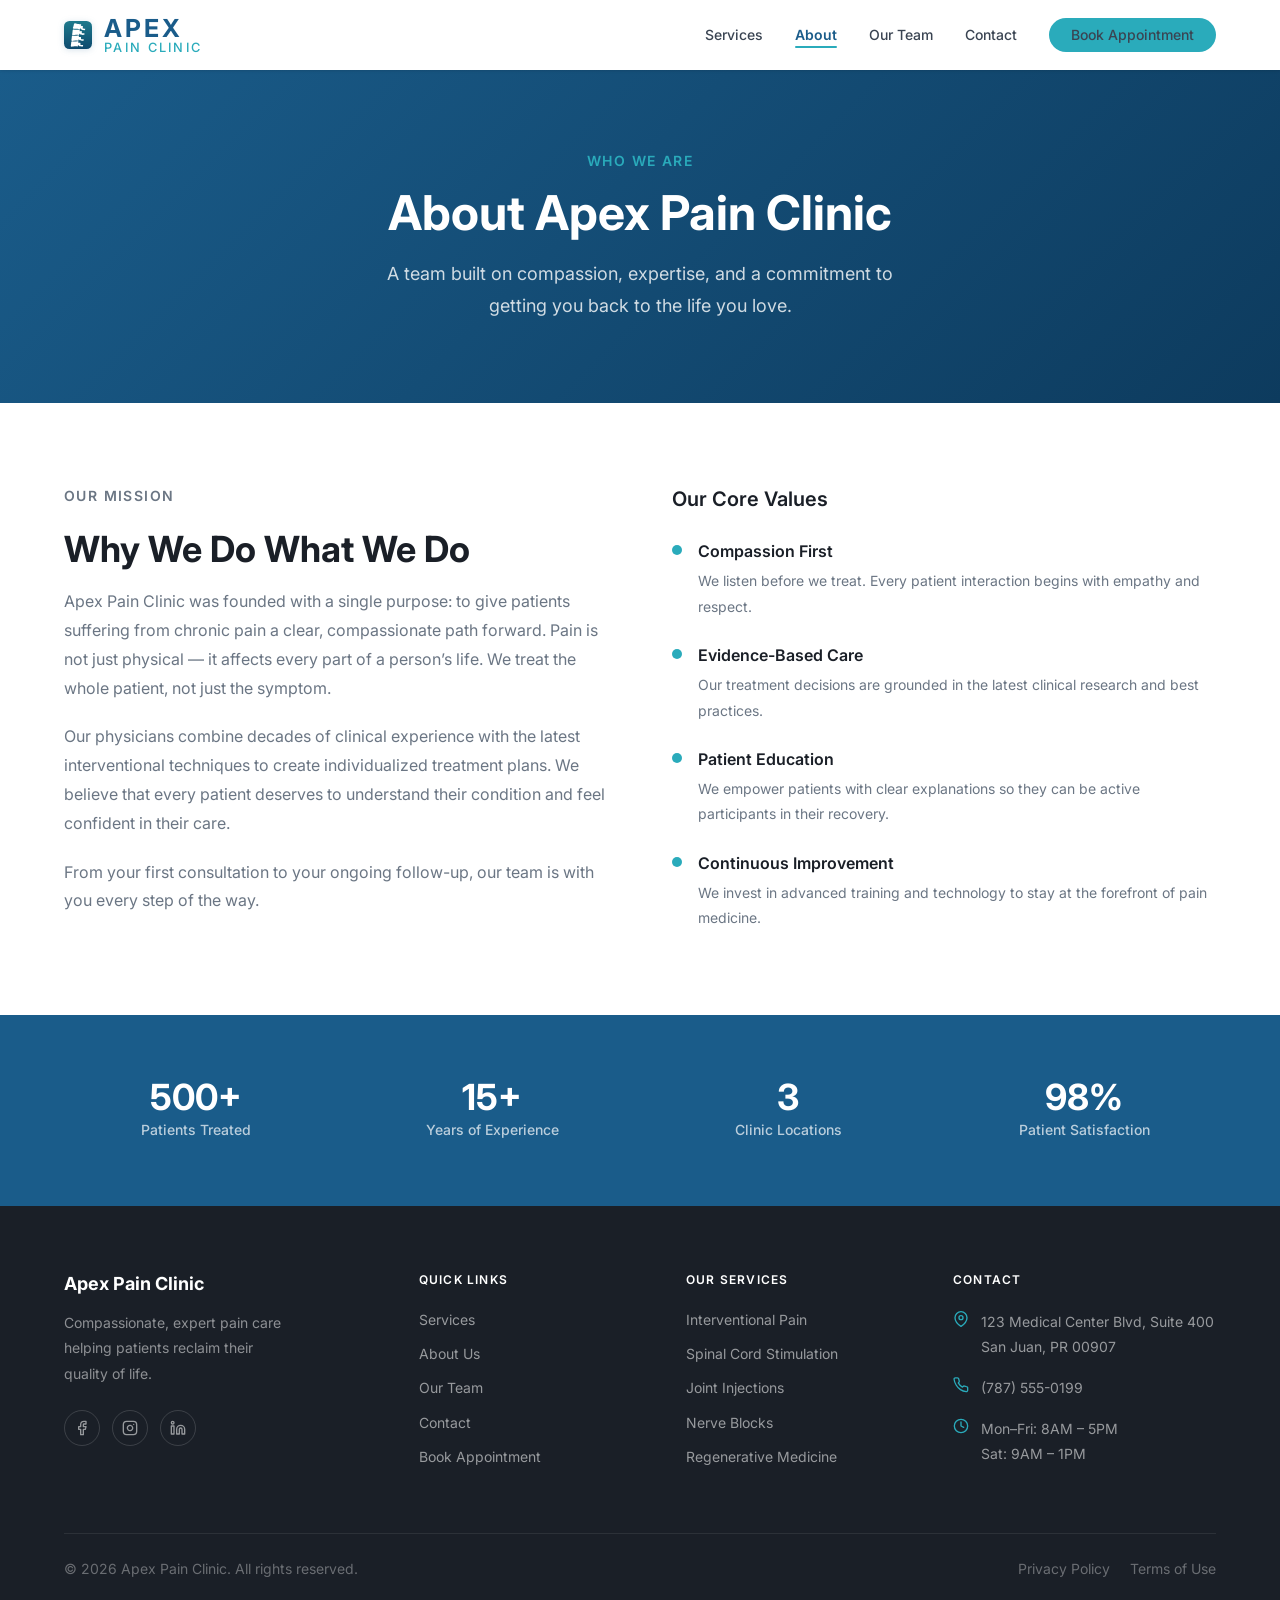
==== commit fd93898b: "nav: about.html — replace logo + favicon with exact homepage version" ====
--- a/about.html
+++ b/about.html
@@ -5,9 +5,9 @@
   <meta name="viewport" content="width=device-width, initial-scale=1.0" />
   <meta name="description" content="About Apex Pain Clinic – Our mission, values, and story." />
   <title>About – Apex Pain Clinic</title>
-  <link rel="icon" type="image/svg+xml" href="data:image/svg+xml,%3Csvg xmlns='http://www.w3.org/2000/svg' viewBox='0 0 28 56'%3E%3Cdefs%3E%3ClinearGradient id='sg' x1='0' y1='0' x2='0' y2='1'%3E%3Cstop offset='0' stop-color='%237ee8e4'/%3E%3Cstop offset='1' stop-color='%2320b2aa' stop-opacity='0.7'/%3E%3C/linearGradient%3E%3ClinearGradient id='bg' x1='0' y1='0' x2='0' y2='1'%3E%3Cstop offset='0' stop-color='%231a5c8a'/%3E%3Cstop offset='1' stop-color='%230d3b5e'/%3E%3C/linearGradient%3E%3Cfilter id='gl'%3E%3CfeGaussianBlur stdDeviation='0.5' result='b'/%3E%3CfeMerge%3E%3CfeMergeNode in='b'/%3E%3CfeMergeNode in='SourceGraphic'/%3E%3C/feMerge%3E%3C/filter%3E%3C/defs%3E%3Crect width='28' height='56' rx='5' fill='url(%23bg)'/%3E%3Crect x='12' y='2' width='4' height='52' rx='2' fill='url(%23sg)' opacity='0.85' filter='url(%23gl)'/%3E%3Cellipse cx='14' cy='11' rx='7' ry='3.5' fill='rgba(255,255,255,0.90)'/%3E%3Cline x1='7' y1='9' x2='4' y2='9' stroke='rgba(255,255,255,0.60)' stroke-width='1.5' stroke-linecap='round'/%3E%3Cline x1='21' y1='9' x2='24' y2='9' stroke='rgba(255,255,255,0.60)' stroke-width='1.5' stroke-linecap='round'/%3E%3Cellipse cx='14' cy='23' rx='8' ry='3.8' fill='rgba(255,255,255,0.90)'/%3E%3Cline x1='6' y1='21' x2='3' y2='21' stroke='rgba(255,255,255,0.60)' stroke-width='1.5' stroke-linecap='round'/%3E%3Cline x1='22' y1='21' x2='25' y2='21' stroke='rgba(255,255,255,0.60)' stroke-width='1.5' stroke-linecap='round'/%3E%3Cellipse cx='14' cy='35' rx='8' ry='3.8' fill='rgba(255,255,255,0.90)'/%3E%3Cline x1='6' y1='33' x2='3' y2='33' stroke='rgba(255,255,255,0.60)' stroke-width='1.5' stroke-linecap='round'/%3E%3Cline x1='22' y1='33' x2='25' y2='33' stroke='rgba(255,255,255,0.60)' stroke-width='1.5' stroke-linecap='round'/%3E%3Cellipse cx='14' cy='47' rx='7' ry='3.5' fill='rgba(255,255,255,0.90)'/%3E%3Cline x1='7' y1='45' x2='4' y2='45' stroke='rgba(255,255,255,0.60)' stroke-width='1.5' stroke-linecap='round'/%3E%3Cline x1='21' y1='45' x2='24' y2='45' stroke='rgba(255,255,255,0.60)' stroke-width='1.5' stroke-linecap='round'/%3E%3Cpolygon points='14,1 16,4 14,3.2 12,4' fill='%237ee8e4'/%3E%3C/svg%3E" />
-  <link rel="stylesheet" href="css/tokens.css" />
-  <link rel="stylesheet" href="css/style.css" />
+  <link rel="icon" type="image/svg+xml" href="data:image/svg+xml,%3Csvg xmlns='http://www.w3.org/2000/svg' viewBox='0 0 32 32'%3E%3Crect width='32' height='32' rx='7' fill='%231a5c8a'/%3E%3Cg transform='translate(2,2) scale(0.0578)'%3E%3Cpath d='M391.745,114.138c-0.769-1.032-1.965-1.659-3.251-1.706c-0.367-0.014-35.121-1.422-51.205-12.485c3.222-8.449,9.949-28.502,5.212-37.722c-1.381-2.689-3.611-4.463-6.449-5.131c-5.178-1.218-11.607-1.598-17.826-1.965c-6.818-0.402-14.374-0.848-18.805-2.454l9.026-25.79c0.446-1.274,0.26-2.684-0.5-3.799c-0.761-1.115-2.006-1.802-3.355-1.852c-0.788-0.029-79.312-3.105-123.326-20.853c-0.274-0.111-0.56-0.192-0.851-0.244C180.182,0.096,179.534,0,178.565,0c-3.549,0-15.517,1.498-20.512,20.766c-1.353,5.217-2.554,10.132-3.715,14.885c-3.186,13.042-6.195,25.359-11.495,40.2c-1.017,2.847-1.983,5.368-2.837,7.592c-3.173,8.275-5.088,13.271-2.841,18.025c2.019,4.272,6.726,6.545,14.173,9.027c6.715,2.238,19.115,2.331,34.815,2.447c26.736,0.199,63.316,0.47,81.36,12.918c0.808,0.686,2.686,1.995,5.263,1.995c8.389,0,11.413-12.35,12.779-23.575c4.569,1.318,12.032,4.512,17.67,12.029c0.326,0.436,0.646,0.873,0.965,1.312c6.734,9.229,13.697,18.771,77.842,25.898c0.159,0.018,0.316,0.026,0.473,0.026c1.916,0,3.623-1.295,4.112-3.188l5.836-22.617C392.775,116.495,392.514,115.17,391.745,114.138z' fill='white'/%3E%3Cpath d='M372.224,207.441c-0.085,0.011-8.685,1.062-19.517,1.063c-14.407,0-25.723-1.806-33.021-5.245c1.836-8.857,5.285-29.719-0.857-38.066c-1.792-2.435-4.275-3.832-7.183-4.039c-1.055-0.075-2.208-0.113-3.427-0.113c-4.501,0-9.576,0.513-14.485,1.01c-4.689,0.474-9.537,0.965-13.59,0.965c-2.14,0-3.932-0.136-5.364-0.406l4.806-26.886c0.238-1.329-0.17-2.691-1.099-3.671c-0.928-0.98-2.268-1.459-3.606-1.294c-0.325,0.04-32.923,4.019-68.242,4.02c-23.162,0.001-42.282-1.676-56.832-4.983c-0.309-0.07-0.637-0.105-0.954-0.105c-0.672,0-16.493,0.272-18.72,23.925c-0.505,5.369-0.909,10.414-1.299,15.294c-1.07,13.38-2.081,26.018-4.951,41.51c-0.551,2.972-1.104,5.614-1.592,7.946c-1.816,8.675-2.913,13.912,0.063,18.249c2.673,3.896,7.682,5.392,15.429,6.657c1.419,0.232,3.048,0.345,4.979,0.345c7.192,0,17.66-1.607,29.779-3.469c16.425-2.522,35.042-5.381,52.008-5.381c13.093,0,23.028,1.695,30.36,5.182c0.775,0.475,2.327,1.234,4.319,1.234c2.18,0,4.168-0.895,5.748-2.588c2.179-2.335,4.884-7.24,4.317-22.811c4.785,0.58,12.627,2.558,19.367,9.06c0.391,0.377,0.775,0.758,1.16,1.139c6.892,6.825,14.018,13.882,55.447,13.882c7.513,0,16.101-0.235,25.526-0.698c2.112-0.104,3.827-1.746,4.023-3.852l2.163-23.258c0.119-1.282-0.349-2.548-1.273-3.444C374.782,207.712,373.502,207.283,372.224,207.441z' fill='white'/%3E%3Cpath d='M356.175,329.283c-0.086,0.011-8.72,1.062-19.517,1.062c-14.407,0-25.724-1.806-33.022-5.245c1.836-8.857,5.285-29.718-0.857-38.066c-1.792-2.435-4.275-3.832-7.183-4.039c-1.056-0.075-2.209-0.114-3.428-0.114c-4.501,0-9.576,0.514-14.485,1.01c-4.689,0.475-9.536,0.965-13.589,0.965c-2.139,0-3.932-0.136-5.363-0.406l4.806-26.887c0.238-1.329-0.17-2.691-1.099-3.671c-0.929-0.979-2.269-1.458-3.606-1.294c-0.325,0.04-32.923,4.02-68.242,4.02c-23.161,0-42.282-1.676-56.831-4.982c-0.309-0.07-0.637-0.106-0.954-0.106c-0.672,0-16.493,0.272-18.72,23.925c-0.505,5.368-0.909,10.414-1.299,15.293c-1.07,13.38-2.081,26.019-4.952,41.512c-0.551,2.973-1.104,5.615-1.592,7.946c-1.816,8.675-2.912,13.911,0.063,18.248c2.673,3.897,7.681,5.392,15.429,6.658c1.42,0.232,3.049,0.345,4.979,0.345c7.192,0,17.66-1.607,29.78-3.469c16.425-2.522,35.042-5.381,52.008-5.381c13.092,0,23.027,1.695,30.359,5.182c0.775,0.475,2.327,1.234,4.319,1.234c2.18,0,4.167-0.895,5.748-2.588c2.179-2.335,4.884-7.24,4.317-22.811c4.785,0.58,12.627,2.558,19.367,9.06c0.391,0.377,0.775,0.758,1.16,1.139c6.892,6.825,14.018,13.882,55.448,13.882c7.512,0,16.1-0.235,25.525-0.698c2.112-0.104,3.827-1.746,4.023-3.851l2.164-23.258c0.119-1.281-0.349-2.547-1.273-3.444C358.732,329.554,357.449,329.125,356.175,329.283z' fill='white'/%3E%3Cpath d='M343.602,448.298c-0.086,0.011-8.72,1.062-19.517,1.062c-14.407,0-25.724-1.806-33.022-5.245c1.836-8.857,5.285-29.718-0.857-38.066c-1.792-2.435-4.275-3.832-7.183-4.039c-1.055-0.075-2.209-0.114-3.428-0.114c-4.5,0-9.576,0.514-14.484,1.01c-4.688,0.475-9.537,0.965-13.589,0.965c-2.139,0-3.932-0.136-5.363-0.406l4.805-26.887c0.238-1.329-0.17-2.691-1.099-3.671c-0.929-0.979-2.268-1.46-3.607-1.294c-0.325,0.04-32.898,4.02-68.241,4.02c-23.162,0.001-42.282-1.676-56.831-4.982c-0.309-0.07-0.637-0.106-0.954-0.106c-0.672,0-16.493,0.272-18.72,23.925c-0.505,5.366-0.908,10.409-1.298,15.286c-1.07,13.382-2.081,26.023-4.952,41.518c-0.551,2.973-1.104,5.615-1.592,7.947c-1.816,8.675-2.912,13.911,0.063,18.248c2.673,3.897,7.681,5.392,15.429,6.658c1.42,0.232,3.049,0.345,4.979,0.345c7.192,0,17.66-1.607,29.78-3.469c16.425-2.522,35.042-5.381,52.008-5.381c13.092,0,23.027,1.695,30.359,5.182c0.775,0.475,2.327,1.234,4.319,1.234c2.18,0,4.167-0.895,5.748-2.588c2.179-2.335,4.884-7.24,4.317-22.812c4.785,0.58,12.628,2.558,19.367,9.06c0.391,0.377,0.775,0.757,1.16,1.139c6.892,6.825,14.019,13.882,55.448,13.882c7.513,0,16.1-0.235,25.525-0.698c2.112-0.104,3.827-1.746,4.023-3.852l2.164-23.258c0.119-1.281-0.349-2.547-1.273-3.444C346.158,448.57,344.877,448.14,343.602,448.298z' fill='white'/%3E%3C/g%3E%3C/svg%3E" />
+  <link rel="stylesheet" href="css/tokens.css?v=2" />
+  <link rel="stylesheet" href="css/style.css?v=2" />
 </head>
 <body>
 
@@ -15,38 +15,22 @@
 
   <header class="site-header" role="banner">
     <nav class="nav container" aria-label="Primary navigation">
-      <a class="nav__logo" href="index.html" aria-label="Apex Pain Clinic home">
+      <a class="nav__logo" href="index.html" aria-label="Apex Pain Clinic – Home">
         <span class="nav__logo-emblem" aria-hidden="true">
-          <svg class="nav__logo-spine" xmlns="http://www.w3.org/2000/svg" viewBox="0 0 28 56" aria-hidden="true" focusable="false">
+          <svg class="nav__logo-spine" xmlns="http://www.w3.org/2000/svg" viewBox="0 0 36 36" aria-hidden="true">
             <defs>
-              <linearGradient id="spine-grad-a" x1="0" y1="0" x2="0" y2="1">
-                <stop offset="0%" stop-color="#7ee8e4" stop-opacity="1"/>
-                <stop offset="100%" stop-color="#20b2aa" stop-opacity="0.7"/>
+              <linearGradient id="tileGrad-ab" x1="0" y1="0" x2="0" y2="1">
+                <stop offset="0%"  stop-color="#1e7a8c"/>
+                <stop offset="100%" stop-color="#0e4a6e"/>
               </linearGradient>
-              <linearGradient id="bg-grad-a" x1="0" y1="0" x2="0" y2="1">
-                <stop offset="0%" stop-color="#1a5c8a"/>
-                <stop offset="100%" stop-color="#0d3b5e"/>
-              </linearGradient>
-              <filter id="glow-a">
-                <feGaussianBlur stdDeviation="0.5" result="blur"/>
-                <feMerge><feMergeNode in="blur"/><feMergeNode in="SourceGraphic"/></feMerge>
-              </filter>
             </defs>
-            <rect width="28" height="56" rx="5" fill="url(#bg-grad-a)"/>
-            <rect x="12" y="2" width="4" height="52" rx="2" fill="url(#spine-grad-a)" opacity="0.85" filter="url(#glow-a)"/>
-            <ellipse cx="14" cy="11" rx="7" ry="3.5" fill="rgba(255,255,255,0.90)"/>
-            <line x1="7" y1="9" x2="4" y2="9" stroke="rgba(255,255,255,0.60)" stroke-width="1.5" stroke-linecap="round"/>
-            <line x1="21" y1="9" x2="24" y2="9" stroke="rgba(255,255,255,0.60)" stroke-width="1.5" stroke-linecap="round"/>
-            <ellipse cx="14" cy="23" rx="8" ry="3.8" fill="rgba(255,255,255,0.90)"/>
-            <line x1="6" y1="21" x2="3" y2="21" stroke="rgba(255,255,255,0.60)" stroke-width="1.5" stroke-linecap="round"/>
-            <line x1="22" y1="21" x2="25" y2="21" stroke="rgba(255,255,255,0.60)" stroke-width="1.5" stroke-linecap="round"/>
-            <ellipse cx="14" cy="35" rx="8" ry="3.8" fill="rgba(255,255,255,0.90)"/>
-            <line x1="6" y1="33" x2="3" y2="33" stroke="rgba(255,255,255,0.60)" stroke-width="1.5" stroke-linecap="round"/>
-            <line x1="22" y1="33" x2="25" y2="33" stroke="rgba(255,255,255,0.60)" stroke-width="1.5" stroke-linecap="round"/>
-            <ellipse cx="14" cy="47" rx="7" ry="3.5" fill="rgba(255,255,255,0.90)"/>
-            <line x1="7" y1="45" x2="4" y2="45" stroke="rgba(255,255,255,0.60)" stroke-width="1.5" stroke-linecap="round"/>
-            <line x1="21" y1="45" x2="24" y2="45" stroke="rgba(255,255,255,0.60)" stroke-width="1.5" stroke-linecap="round"/>
-            <polygon points="14,1 16,4 14,3.2 12,4" fill="#7ee8e4"/>
+            <rect width="36" height="36" rx="7" fill="url(#tileGrad-ab)"/>
+            <g transform="translate(3,3) scale(0.0619)">
+              <path fill="white" d="M391.745,114.138c-0.769-1.032-1.965-1.659-3.251-1.706c-0.367-0.014-35.121-1.422-51.205-12.485c3.222-8.449,9.949-28.502,5.212-37.722c-1.381-2.689-3.611-4.463-6.449-5.131c-5.178-1.218-11.607-1.598-17.826-1.965c-6.818-0.402-14.374-0.848-18.805-2.454l9.026-25.79c0.446-1.274,0.26-2.684-0.5-3.799c-0.761-1.115-2.006-1.802-3.355-1.852c-0.788-0.029-79.312-3.105-123.326-20.853c-0.274-0.111-0.56-0.192-0.851-0.244C180.182,0.096,179.534,0,178.565,0c-3.549,0-15.517,1.498-20.512,20.766c-1.353,5.217-2.554,10.132-3.715,14.885c-3.186,13.042-6.195,25.359-11.495,40.2c-1.017,2.847-1.983,5.368-2.837,7.592c-3.173,8.275-5.088,13.271-2.841,18.025c2.019,4.272,6.726,6.545,14.173,9.027c6.715,2.238,19.115,2.331,34.815,2.447c26.736,0.199,63.316,0.47,81.36,12.918c0.808,0.686,2.686,1.995,5.263,1.995c8.389,0,11.413-12.35,12.779-23.575c4.569,1.318,12.032,4.512,17.67,12.029c0.326,0.436,0.646,0.873,0.965,1.312c6.734,9.229,13.697,18.771,77.842,25.898c0.159,0.018,0.316,0.026,0.473,0.026c1.916,0,3.623-1.295,4.112-3.188l5.836-22.617C392.775,116.495,392.514,115.17,391.745,114.138z"/>
+              <path fill="white" d="M372.224,207.441c-0.085,0.011-8.685,1.062-19.517,1.063c-14.407,0-25.723-1.806-33.021-5.245c1.836-8.857,5.285-29.719-0.857-38.066c-1.792-2.435-4.275-3.832-7.183-4.039c-1.055-0.075-2.208-0.113-3.427-0.113c-4.501,0-9.576,0.513-14.485,1.01c-4.689,0.474-9.537,0.965-13.59,0.965c-2.14,0-3.932-0.136-5.364-0.406l4.806-26.886c0.238-1.329-0.17-2.691-1.099-3.671c-0.928-0.98-2.268-1.459-3.606-1.294c-0.325,0.04-32.923,4.019-68.242,4.02c-23.162,0.001-42.282-1.676-56.832-4.983c-0.309-0.07-0.637-0.105-0.954-0.105c-0.672,0-16.493,0.272-18.72,23.925c-0.505,5.369-0.909,10.414-1.299,15.294c-1.07,13.38-2.081,26.018-4.951,41.51c-0.551,2.972-1.104,5.614-1.592,7.946c-1.816,8.675-2.913,13.912,0.063,18.249c2.673,3.896,7.682,5.392,15.429,6.657c1.419,0.232,3.048,0.345,4.979,0.345c7.192,0,17.66-1.607,29.779-3.469c16.425-2.522,35.042-5.381,52.008-5.381c13.093,0,23.028,1.695,30.36,5.182c0.775,0.475,2.327,1.234,4.319,1.234c2.18,0,4.168-0.895,5.748-2.588c2.179-2.335,4.884-7.24,4.317-22.811c4.785,0.58,12.627,2.558,19.367,9.06c0.391,0.377,0.775,0.758,1.16,1.139c6.892,6.825,14.018,13.882,55.447,13.882c7.513,0,16.101-0.235,25.526-0.698c2.112-0.104,3.827-1.746,4.023-3.852l2.163-23.258c0.119-1.282-0.349-2.548-1.273-3.444C374.782,207.712,373.502,207.283,372.224,207.441z"/>
+              <path fill="white" d="M356.175,329.283c-0.086,0.011-8.72,1.062-19.517,1.062c-14.407,0-25.724-1.806-33.022-5.245c1.836-8.857,5.285-29.718-0.857-38.066c-1.792-2.435-4.275-3.832-7.183-4.039c-1.056-0.075-2.209-0.114-3.428-0.114c-4.501,0-9.576,0.514-14.485,1.01c-4.689,0.475-9.536,0.965-13.589,0.965c-2.139,0-3.932-0.136-5.363-0.406l4.806-26.887c0.238-1.329-0.17-2.691-1.099-3.671c-0.929-0.979-2.269-1.458-3.606-1.294c-0.325,0.04-32.923,4.02-68.242,4.02c-23.161,0-42.282-1.676-56.831-4.982c-0.309-0.07-0.637-0.106-0.954-0.106c-0.672,0-16.493,0.272-18.72,23.925c-0.505,5.368-0.909,10.414-1.299,15.293c-1.07,13.38-2.081,26.019-4.952,41.512c-0.551,2.973-1.104,5.615-1.592,7.946c-1.816,8.675-2.912,13.911,0.063,18.248c2.673,3.897,7.681,5.392,15.429,6.658c1.42,0.232,3.049,0.345,4.979,0.345c7.192,0,17.66-1.607,29.78-3.469c16.425-2.522,35.042-5.381,52.008-5.381c13.092,0,23.027,1.695,30.359,5.182c0.775,0.475,2.327,1.234,4.319,1.234c2.18,0,4.167-0.895,5.748-2.588c2.179-2.335,4.884-7.24,4.317-22.811c4.785,0.58,12.627,2.558,19.367,9.06c0.391,0.377,0.775,0.758,1.16,1.139c6.892,6.825,14.018,13.882,55.448,13.882c7.512,0,16.1-0.235,25.525-0.698c2.112-0.104,3.827-1.746,4.023-3.851l2.164-23.258c0.119-1.281-0.349-2.547-1.273-3.444C358.732,329.554,357.449,329.125,356.175,329.283z"/>
+              <path fill="white" d="M343.602,448.298c-0.086,0.011-8.72,1.062-19.517,1.062c-14.407,0-25.724-1.806-33.022-5.245c1.836-8.857,5.285-29.718-0.857-38.066c-1.792-2.435-4.275-3.832-7.183-4.039c-1.055-0.075-2.209-0.114-3.428-0.114c-4.5,0-9.576,0.514-14.484,1.01c-4.688,0.475-9.537,0.965-13.589,0.965c-2.139,0-3.932-0.136-5.363-0.406l4.805-26.887c0.238-1.329-0.17-2.691-1.099-3.671c-0.929-0.979-2.268-1.46-3.607-1.294c-0.325,0.04-32.898,4.02-68.241,4.02c-23.162,0.001-42.282-1.676-56.831-4.982c-0.309-0.07-0.637-0.106-0.954-0.106c-0.672,0-16.493,0.272-18.72,23.925c-0.505,5.366-0.908,10.409-1.298,15.286c-1.07,13.382-2.081,26.023-4.952,41.518c-0.551,2.973-1.104,5.615-1.592,7.947c-1.816,8.675-2.912,13.911,0.063,18.248c2.673,3.897,7.681,5.392,15.429,6.658c1.42,0.232,3.049,0.345,4.979,0.345c7.192,0,17.66-1.607,29.78-3.469c16.425-2.522,35.042-5.381,52.008-5.381c13.092,0,23.027,1.695,30.359,5.182c0.775,0.475,2.327,1.234,4.319,1.234c2.18,0,4.167-0.895,5.748-2.588c2.179-2.335,4.884-7.24,4.317-22.812c4.785,0.58,12.628,2.558,19.367,9.06c0.391,0.377,0.775,0.757,1.16,1.139c6.892,6.825,14.019,13.882,55.448,13.882c7.513,0,16.1-0.235,25.525-0.698c2.112-0.104,3.827-1.746,4.023-3.852l2.164-23.258c0.119-1.281-0.349-2.547-1.273-3.444C346.158,448.57,344.877,448.14,343.602,448.298z"/>
+            </g>
           </svg>
         </span>
         <span class="nav__logo-wordmark">
@@ -85,7 +69,7 @@
           <div class="about-mission__text">
             <p class="section__eyebrow">Our Mission</p>
             <h2 id="mission-heading" class="section__heading" style="text-align:left;">Why We Do What We Do</h2>
-            <p>Apex Pain Clinic was founded with a single purpose: to give patients suffering from chronic pain a clear, compassionate path forward. Pain is not just physical — it affects every part of a person's life. We treat the whole patient, not just the symptom.</p>
+            <p>Apex Pain Clinic was founded with a single purpose: to give patients suffering from chronic pain a clear, compassionate path forward. Pain is not just physical — it affects every part of a person’s life. We treat the whole patient, not just the symptom.</p>
             <p>Our physicians combine decades of clinical experience with the latest interventional techniques to create individualized treatment plans. We believe that every patient deserves to understand their condition and feel confident in their care.</p>
             <p>From your first consultation to your ongoing follow-up, our team is with you every step of the way.</p>
           </div>
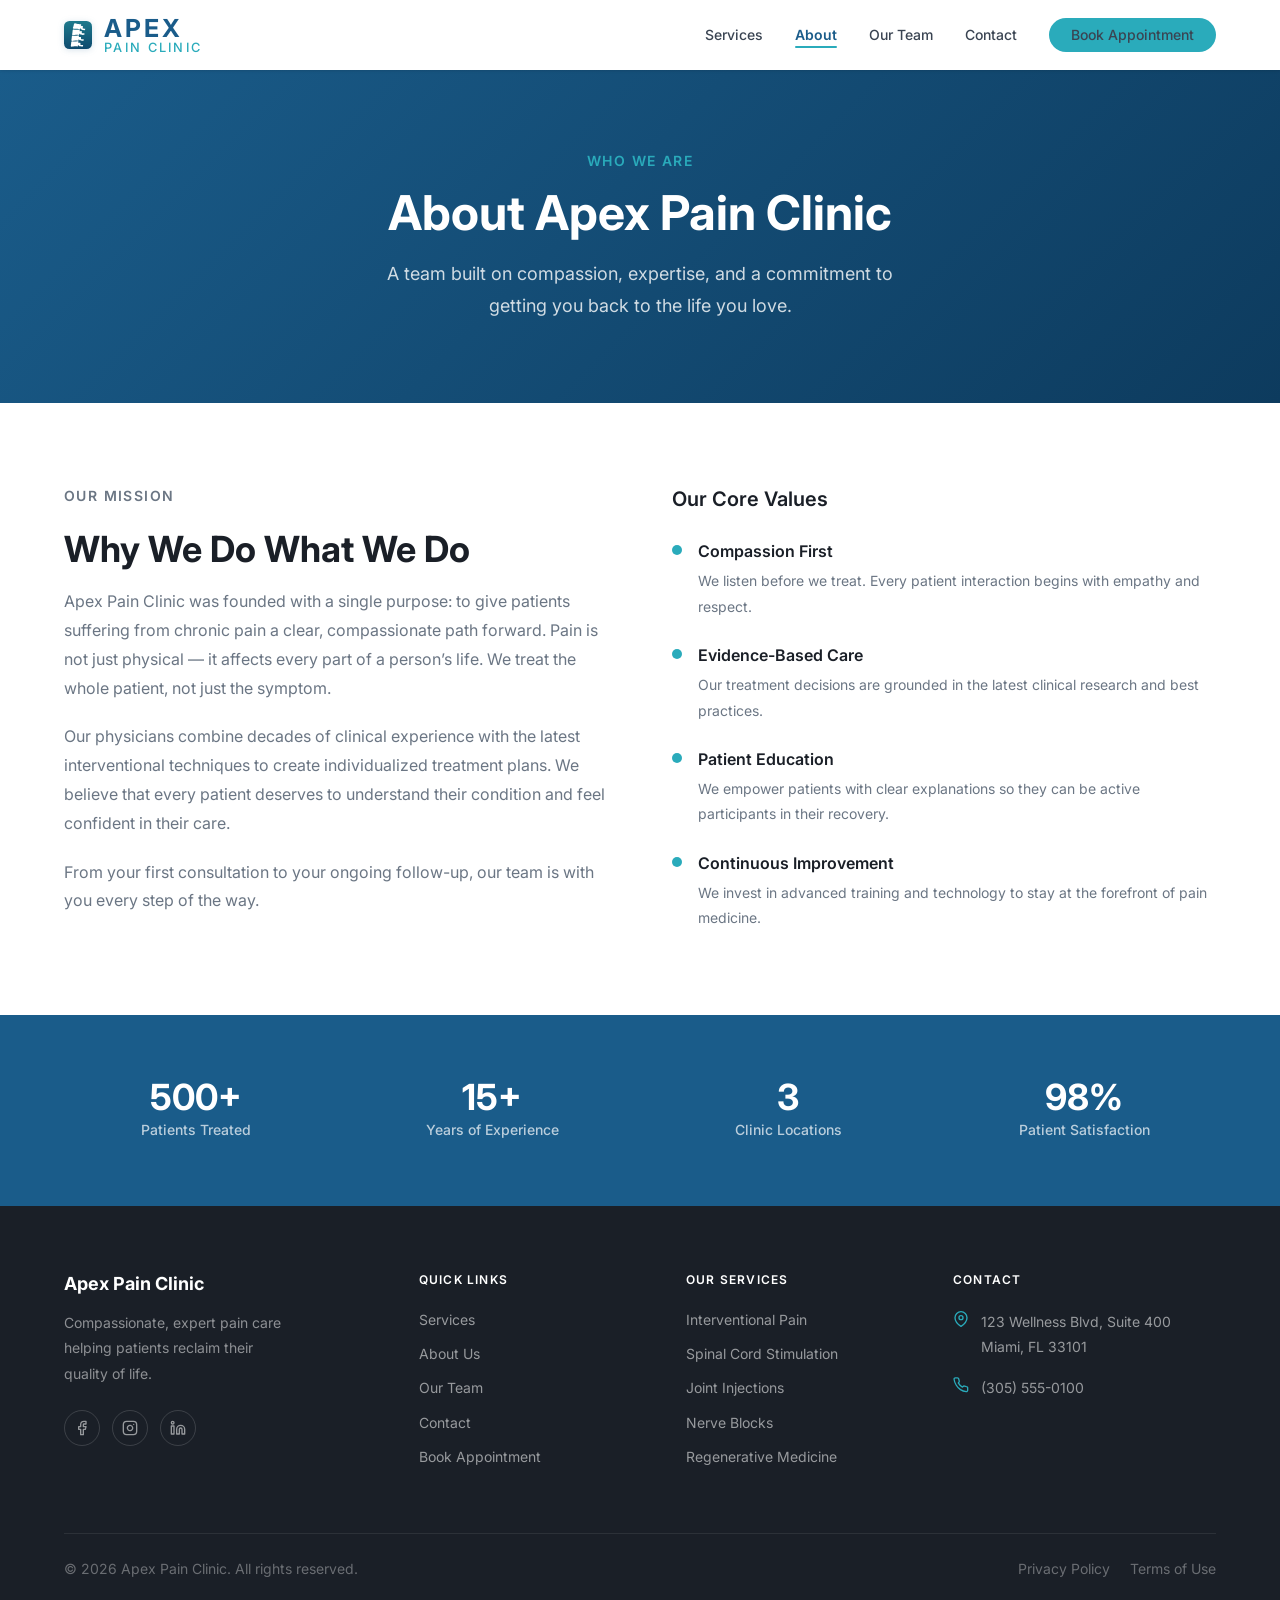
==== commit 698f98ea: "Step E: Add data-cms attributes to about.html + add cms.js script tag" ====
--- a/about.html
+++ b/about.html
@@ -3,8 +3,8 @@
 <head>
   <meta charset="UTF-8" />
   <meta name="viewport" content="width=device-width, initial-scale=1.0" />
-  <meta name="description" content="About Apex Pain Clinic – Our mission, values, and story." />
-  <title>About – Apex Pain Clinic</title>
+  <meta name="description" data-cms="seo-description-about" content="About Apex Pain Clinic – Our mission, values, and story." />
+  <title data-cms="seo-title-about">About – Apex Pain Clinic</title>
   <link rel="icon" type="image/svg+xml" href="data:image/svg+xml,%3Csvg xmlns='http://www.w3.org/2000/svg' viewBox='0 0 32 32'%3E%3Crect width='32' height='32' rx='7' fill='%231a5c8a'/%3E%3Cg transform='translate(2,2) scale(0.0578)'%3E%3Cpath d='M391.745,114.138c-0.769-1.032-1.965-1.659-3.251-1.706c-0.367-0.014-35.121-1.422-51.205-12.485c3.222-8.449,9.949-28.502,5.212-37.722c-1.381-2.689-3.611-4.463-6.449-5.131c-5.178-1.218-11.607-1.598-17.826-1.965c-6.818-0.402-14.374-0.848-18.805-2.454l9.026-25.79c0.446-1.274,0.26-2.684-0.5-3.799c-0.761-1.115-2.006-1.802-3.355-1.852c-0.788-0.029-79.312-3.105-123.326-20.853c-0.274-0.111-0.56-0.192-0.851-0.244C180.182,0.096,179.534,0,178.565,0c-3.549,0-15.517,1.498-20.512,20.766c-1.353,5.217-2.554,10.132-3.715,14.885c-3.186,13.042-6.195,25.359-11.495,40.2c-1.017,2.847-1.983,5.368-2.837,7.592c-3.173,8.275-5.088,13.271-2.841,18.025c2.019,4.272,6.726,6.545,14.173,9.027c6.715,2.238,19.115,2.331,34.815,2.447c26.736,0.199,63.316,0.47,81.36,12.918c0.808,0.686,2.686,1.995,5.263,1.995c8.389,0,11.413-12.35,12.779-23.575c4.569,1.318,12.032,4.512,17.67,12.029c0.326,0.436,0.646,0.873,0.965,1.312c6.734,9.229,13.697,18.771,77.842,25.898c0.159,0.018,0.316,0.026,0.473,0.026c1.916,0,3.623-1.295,4.112-3.188l5.836-22.617C392.775,116.495,392.514,115.17,391.745,114.138z' fill='white'/%3E%3Cpath d='M372.224,207.441c-0.085,0.011-8.685,1.062-19.517,1.063c-14.407,0-25.723-1.806-33.021-5.245c1.836-8.857,5.285-29.719-0.857-38.066c-1.792-2.435-4.275-3.832-7.183-4.039c-1.055-0.075-2.208-0.113-3.427-0.113c-4.501,0-9.576,0.513-14.485,1.01c-4.689,0.474-9.537,0.965-13.59,0.965c-2.14,0-3.932-0.136-5.364-0.406l4.806-26.886c0.238-1.329-0.17-2.691-1.099-3.671c-0.928-0.98-2.268-1.459-3.606-1.294c-0.325,0.04-32.923,4.019-68.242,4.02c-23.162,0.001-42.282-1.676-56.832-4.983c-0.309-0.07-0.637-0.105-0.954-0.105c-0.672,0-16.493,0.272-18.72,23.925c-0.505,5.369-0.909,10.414-1.299,15.294c-1.07,13.38-2.081,26.018-4.951,41.51c-0.551,2.972-1.104,5.614-1.592,7.946c-1.816,8.675-2.913,13.912,0.063,18.249c2.673,3.896,7.682,5.392,15.429,6.657c1.419,0.232,3.048,0.345,4.979,0.345c7.192,0,17.66-1.607,29.779-3.469c16.425-2.522,35.042-5.381,52.008-5.381c13.093,0,23.028,1.695,30.36,5.182c0.775,0.475,2.327,1.234,4.319,1.234c2.18,0,4.168-0.895,5.748-2.588c2.179-2.335,4.884-7.24,4.317-22.811c4.785,0.58,12.627,2.558,19.367,9.06c0.391,0.377,0.775,0.758,1.16,1.139c6.892,6.825,14.018,13.882,55.447,13.882c7.513,0,16.101-0.235,25.526-0.698c2.112-0.104,3.827-1.746,4.023-3.852l2.163-23.258c0.119-1.282-0.349-2.548-1.273-3.444C374.782,207.712,373.502,207.283,372.224,207.441z' fill='white'/%3E%3Cpath d='M356.175,329.283c-0.086,0.011-8.72,1.062-19.517,1.062c-14.407,0-25.724-1.806-33.022-5.245c1.836-8.857,5.285-29.718-0.857-38.066c-1.792-2.435-4.275-3.832-7.183-4.039c-1.056-0.075-2.209-0.114-3.428-0.114c-4.501,0-9.576,0.514-14.485,1.01c-4.689,0.475-9.536,0.965-13.589,0.965c-2.139,0-3.932-0.136-5.363-0.406l4.806-26.887c0.238-1.329-0.17-2.691-1.099-3.671c-0.929-0.979-2.269-1.458-3.606-1.294c-0.325,0.04-32.923,4.02-68.242,4.02c-23.161,0-42.282-1.676-56.831-4.982c-0.309-0.07-0.637-0.106-0.954-0.106c-0.672,0-16.493,0.272-18.72,23.925c-0.505,5.368-0.909,10.414-1.299,15.293c-1.07,13.38-2.081,26.019-4.952,41.512c-0.551,2.973-1.104,5.615-1.592,7.946c-1.816,8.675-2.912,13.911,0.063,18.248c2.673,3.897,7.681,5.392,15.429,6.658c1.42,0.232,3.049,0.345,4.979,0.345c7.192,0,17.66-1.607,29.78-3.469c16.425-2.522,35.042-5.381,52.008-5.381c13.092,0,23.027,1.695,30.359,5.182c0.775,0.475,2.327,1.234,4.319,1.234c2.18,0,4.167-0.895,5.748-2.588c2.179-2.335,4.884-7.24,4.317-22.811c4.785,0.58,12.627,2.558,19.367,9.06c0.391,0.377,0.775,0.758,1.16,1.139c6.892,6.825,14.018,13.882,55.448,13.882c7.512,0,16.1-0.235,25.525-0.698c2.112-0.104,3.827-1.746,4.023-3.851l2.164-23.258c0.119-1.281-0.349-2.547-1.273-3.444C358.732,329.554,357.449,329.125,356.175,329.283z' fill='white'/%3E%3Cpath d='M343.602,448.298c-0.086,0.011-8.72,1.062-19.517,1.062c-14.407,0-25.724-1.806-33.022-5.245c1.836-8.857,5.285-29.718-0.857-38.066c-1.792-2.435-4.275-3.832-7.183-4.039c-1.055-0.075-2.209-0.114-3.428-0.114c-4.5,0-9.576,0.514-14.484,1.01c-4.688,0.475-9.537,0.965-13.589,0.965c-2.139,0-3.932-0.136-5.363-0.406l4.805-26.887c0.238-1.329-0.17-2.691-1.099-3.671c-0.929-0.979-2.268-1.46-3.607-1.294c-0.325,0.04-32.898,4.02-68.241,4.02c-23.162,0.001-42.282-1.676-56.831-4.982c-0.309-0.07-0.637-0.106-0.954-0.106c-0.672,0-16.493,0.272-18.72,23.925c-0.505,5.366-0.908,10.409-1.298,15.286c-1.07,13.382-2.081,26.023-4.952,41.518c-0.551,2.973-1.104,5.615-1.592,7.947c-1.816,8.675-2.912,13.911,0.063,18.248c2.673,3.897,7.681,5.392,15.429,6.658c1.42,0.232,3.049,0.345,4.979,0.345c7.192,0,17.66-1.607,29.78-3.469c16.425-2.522,35.042-5.381,52.008-5.381c13.092,0,23.027,1.695,30.359,5.182c0.775,0.475,2.327,1.234,4.319,1.234c2.18,0,4.167-0.895,5.748-2.588c2.179-2.335,4.884-7.24,4.317-22.812c4.785,0.58,12.628,2.558,19.367,9.06c0.391,0.377,0.775,0.757,1.16,1.139c6.892,6.825,14.019,13.882,55.448,13.882c7.513,0,16.1-0.235,25.525-0.698c2.112-0.104,3.827-1.746,4.023-3.852l2.164-23.258c0.119-1.281-0.349-2.547-1.273-3.444C346.158,448.57,344.877,448.14,343.602,448.298z' fill='white'/%3E%3C/g%3E%3C/svg%3E" />
   <link rel="stylesheet" href="css/tokens.css?v=2" />
   <link rel="stylesheet" href="css/style.css?v=2" />
@@ -58,8 +58,8 @@
     <section class="page-banner" aria-labelledby="about-banner-heading">
       <div class="container">
         <p class="section__eyebrow">Who We Are</p>
-        <h1 id="about-banner-heading" class="page-banner__heading">About Apex Pain Clinic</h1>
-        <p class="page-banner__sub">A team built on compassion, expertise, and a commitment to getting you back to the life you love.</p>
+        <h1 id="about-banner-heading" class="page-banner__heading" data-cms="about-banner-heading">About Apex Pain Clinic</h1>
+        <p class="page-banner__sub" data-cms="about-banner-sub">A team built on compassion, expertise, and a commitment to getting you back to the life you love.</p>
       </div>
     </section>
 
@@ -68,18 +68,18 @@
         <div class="about-mission">
           <div class="about-mission__text">
             <p class="section__eyebrow">Our Mission</p>
-            <h2 id="mission-heading" class="section__heading" style="text-align:left;">Why We Do What We Do</h2>
-            <p>Apex Pain Clinic was founded with a single purpose: to give patients suffering from chronic pain a clear, compassionate path forward. Pain is not just physical — it affects every part of a person’s life. We treat the whole patient, not just the symptom.</p>
-            <p>Our physicians combine decades of clinical experience with the latest interventional techniques to create individualized treatment plans. We believe that every patient deserves to understand their condition and feel confident in their care.</p>
-            <p>From your first consultation to your ongoing follow-up, our team is with you every step of the way.</p>
+            <h2 id="mission-heading" class="section__heading" style="text-align:left;" data-cms="about-mission-heading">Why We Do What We Do</h2>
+            <p data-cms="about-mission-p1">Apex Pain Clinic was founded with a single purpose: to give patients suffering from chronic pain a clear, compassionate path forward. Pain is not just physical — it affects every part of a person’s life. We treat the whole patient, not just the symptom.</p>
+            <p data-cms="about-mission-p2">Our physicians combine decades of clinical experience with the latest interventional techniques to create individualized treatment plans. We believe that every patient deserves to understand their condition and feel confident in their care.</p>
+            <p data-cms="about-mission-p3">From your first consultation to your ongoing follow-up, our team is with you every step of the way.</p>
           </div>
           <div class="about-values">
             <h3 class="about-values__heading">Our Core Values</h3>
             <ul class="values-list" role="list">
-              <li class="values-list__item"><span class="values-list__dot" aria-hidden="true"></span><div><strong>Compassion First</strong><p>We listen before we treat. Every patient interaction begins with empathy and respect.</p></div></li>
-              <li class="values-list__item"><span class="values-list__dot" aria-hidden="true"></span><div><strong>Evidence-Based Care</strong><p>Our treatment decisions are grounded in the latest clinical research and best practices.</p></div></li>
-              <li class="values-list__item"><span class="values-list__dot" aria-hidden="true"></span><div><strong>Patient Education</strong><p>We empower patients with clear explanations so they can be active participants in their recovery.</p></div></li>
-              <li class="values-list__item"><span class="values-list__dot" aria-hidden="true"></span><div><strong>Continuous Improvement</strong><p>We invest in advanced training and technology to stay at the forefront of pain medicine.</p></div></li>
+              <li class="values-list__item"><span class="values-list__dot" aria-hidden="true"></span><div><strong data-cms="about-value-1-title">Compassion First</strong><p data-cms="about-value-1-desc">We listen before we treat. Every patient interaction begins with empathy and respect.</p></div></li>
+              <li class="values-list__item"><span class="values-list__dot" aria-hidden="true"></span><div><strong data-cms="about-value-2-title">Evidence-Based Care</strong><p data-cms="about-value-2-desc">Our treatment decisions are grounded in the latest clinical research and best practices.</p></div></li>
+              <li class="values-list__item"><span class="values-list__dot" aria-hidden="true"></span><div><strong data-cms="about-value-3-title">Patient Education</strong><p data-cms="about-value-3-desc">We empower patients with clear explanations so they can be active participants in their recovery.</p></div></li>
+              <li class="values-list__item"><span class="values-list__dot" aria-hidden="true"></span><div><strong data-cms="about-value-4-title">Continuous Improvement</strong><p data-cms="about-value-4-desc">We invest in advanced training and technology to stay at the forefront of pain medicine.</p></div></li>
             </ul>
           </div>
         </div>
@@ -89,10 +89,10 @@
     <section class="stats-band" aria-label="Clinic statistics">
       <div class="container">
         <div class="stats-band__grid">
-          <div class="stat"><span class="stat__number">500+</span><span class="stat__label">Patients Treated</span></div>
-          <div class="stat"><span class="stat__number">15+</span><span class="stat__label">Years of Experience</span></div>
-          <div class="stat"><span class="stat__number">3</span><span class="stat__label">Clinic Locations</span></div>
-          <div class="stat"><span class="stat__number">98%</span><span class="stat__label">Patient Satisfaction</span></div>
+          <div class="stat"><span class="stat__number" data-cms="stat-patients-num">500+</span><span class="stat__label" data-cms="stat-patients-label">Patients Treated</span></div>
+          <div class="stat"><span class="stat__number" data-cms="stat-years-num">15+</span><span class="stat__label" data-cms="stat-years-label">Years of Experience</span></div>
+          <div class="stat"><span class="stat__number" data-cms="stat-locations-num">3</span><span class="stat__label" data-cms="stat-locations-label">Clinic Locations</span></div>
+          <div class="stat"><span class="stat__number" data-cms="stat-satisfaction-num">98%</span><span class="stat__label" data-cms="stat-satisfaction-label">Patient Satisfaction</span></div>
         </div>
       </div>
     </section>
@@ -103,7 +103,7 @@
     <div class="container">
       <div class="footer__main">
         <div class="footer__brand">
-          <p class="footer__brand-name">Apex Pain Clinic</p>
+          <p class="footer__brand-name" data-cms="business-name">Apex Pain Clinic</p>
           <p class="footer__tagline">Compassionate, expert pain care helping patients reclaim their quality of life.</p>
           <div class="footer__socials">
             <a class="footer__social-link" href="#" aria-label="Facebook"><svg xmlns="http://www.w3.org/2000/svg" viewBox="0 0 24 24" fill="none" stroke="currentColor" stroke-width="2" stroke-linecap="round" stroke-linejoin="round" aria-hidden="true"><path d="M18 2h-3a5 5 0 0 0-5 5v3H7v4h3v8h4v-8h3l1-4h-4V7a1 1 0 0 1 1-1h3z"/></svg></a>
@@ -113,7 +113,7 @@
         </div>
         <div class="footer__col"><h3 class="footer__col-heading">Quick Links</h3><ul class="footer__links" role="list"><li><a href="services.html">Services</a></li><li><a href="about.html">About Us</a></li><li><a href="team.html">Our Team</a></li><li><a href="index.html#contact">Contact</a></li><li><a href="index.html#contact">Book Appointment</a></li></ul></div>
         <div class="footer__col"><h3 class="footer__col-heading">Our Services</h3><ul class="footer__links" role="list"><li><a href="services.html">Interventional Pain</a></li><li><a href="services.html">Spinal Cord Stimulation</a></li><li><a href="services.html">Joint Injections</a></li><li><a href="services.html">Nerve Blocks</a></li><li><a href="services.html">Regenerative Medicine</a></li></ul></div>
-        <div class="footer__col"><h3 class="footer__col-heading">Contact</h3><ul class="footer__contact-list" role="list"><li class="footer__contact-item"><svg class="footer__contact-icon" xmlns="http://www.w3.org/2000/svg" viewBox="0 0 24 24" fill="none" stroke="currentColor" stroke-width="2" stroke-linecap="round" stroke-linejoin="round" aria-hidden="true"><path d="M21 10c0 7-9 13-9 13s-9-6-9-13a9 9 0 0 1 18 0z"/><circle cx="12" cy="10" r="3"/></svg><p>123 Medical Center Blvd, Suite 400<br>San Juan, PR 00907</p></li><li class="footer__contact-item"><svg class="footer__contact-icon" xmlns="http://www.w3.org/2000/svg" viewBox="0 0 24 24" fill="none" stroke="currentColor" stroke-width="2" stroke-linecap="round" stroke-linejoin="round" aria-hidden="true"><path d="M22 16.92v3a2 2 0 0 1-2.18 2 19.79 19.79 0 0 1-8.63-3.07A19.5 19.5 0 0 1 4.69 12 19.79 19.79 0 0 1 1.61 3.41 2 2 0 0 1 3.6 1.22h3a2 2 0 0 1 2 1.72c.127.96.361 1.903.7 2.81a2 2 0 0 1-.45 2.11L7.91 8.82a16 16 0 0 0 6.29 6.29l.96-.96a2 2 0 0 1 2.11-.45c.907.339 1.85.573 2.81.7A2 2 0 0 1 22 16.92z"/></svg><p><a href="tel:+17875550199">(787) 555-0199</a></p></li><li class="footer__contact-item"><svg class="footer__contact-icon" xmlns="http://www.w3.org/2000/svg" viewBox="0 0 24 24" fill="none" stroke="currentColor" stroke-width="2" stroke-linecap="round" stroke-linejoin="round" aria-hidden="true"><circle cx="12" cy="12" r="10"/><polyline points="12 6 12 12 16 14"/></svg><p>Mon&ndash;Fri: 8AM &ndash; 5PM<br>Sat: 9AM &ndash; 1PM</p></li></ul></div>
+        <div class="footer__col"><h3 class="footer__col-heading">Contact</h3><ul class="footer__contact-list" role="list"><li class="footer__contact-item"><svg class="footer__contact-icon" xmlns="http://www.w3.org/2000/svg" viewBox="0 0 24 24" fill="none" stroke="currentColor" stroke-width="2" stroke-linecap="round" stroke-linejoin="round" aria-hidden="true"><path d="M21 10c0 7-9 13-9 13s-9-6-9-13a9 9 0 0 1 18 0z"/><circle cx="12" cy="10" r="3"/></svg><p data-cms="contact-address-footer">123 Wellness Blvd, Suite 400<br>Miami, FL 33101</p></li><li class="footer__contact-item"><svg class="footer__contact-icon" xmlns="http://www.w3.org/2000/svg" viewBox="0 0 24 24" fill="none" stroke="currentColor" stroke-width="2" stroke-linecap="round" stroke-linejoin="round" aria-hidden="true"><path d="M22 16.92v3a2 2 0 0 1-2.18 2 19.79 19.79 0 0 1-8.63-3.07A19.5 19.5 0 0 1 4.69 12 19.79 19.79 0 0 1 1.61 3.41 2 2 0 0 1 3.6 1.22h3a2 2 0 0 1 2 1.72c.127.96.361 1.903.7 2.81a2 2 0 0 1-.45 2.11L7.91 8.82a16 16 0 0 0 6.29 6.29l.96-.96a2 2 0 0 1 2.11-.45c.907.339 1.85.573 2.81.7A2 2 0 0 1 22 16.92z"/></svg><p><a href="tel:+13055550100" data-cms="contact-phone-footer" data-cms-tel="contact-phone">(305) 555-0100</a></p></li></ul></div>
       </div>
       <div class="footer__bottom">
         <p>&copy; 2026 Apex Pain Clinic. All rights reserved.</p>
@@ -123,5 +123,6 @@
   </footer>
 
   <script src="js/main.js"></script>
+  <script src="js/cms.js" defer></script>
 </body>
 </html>
